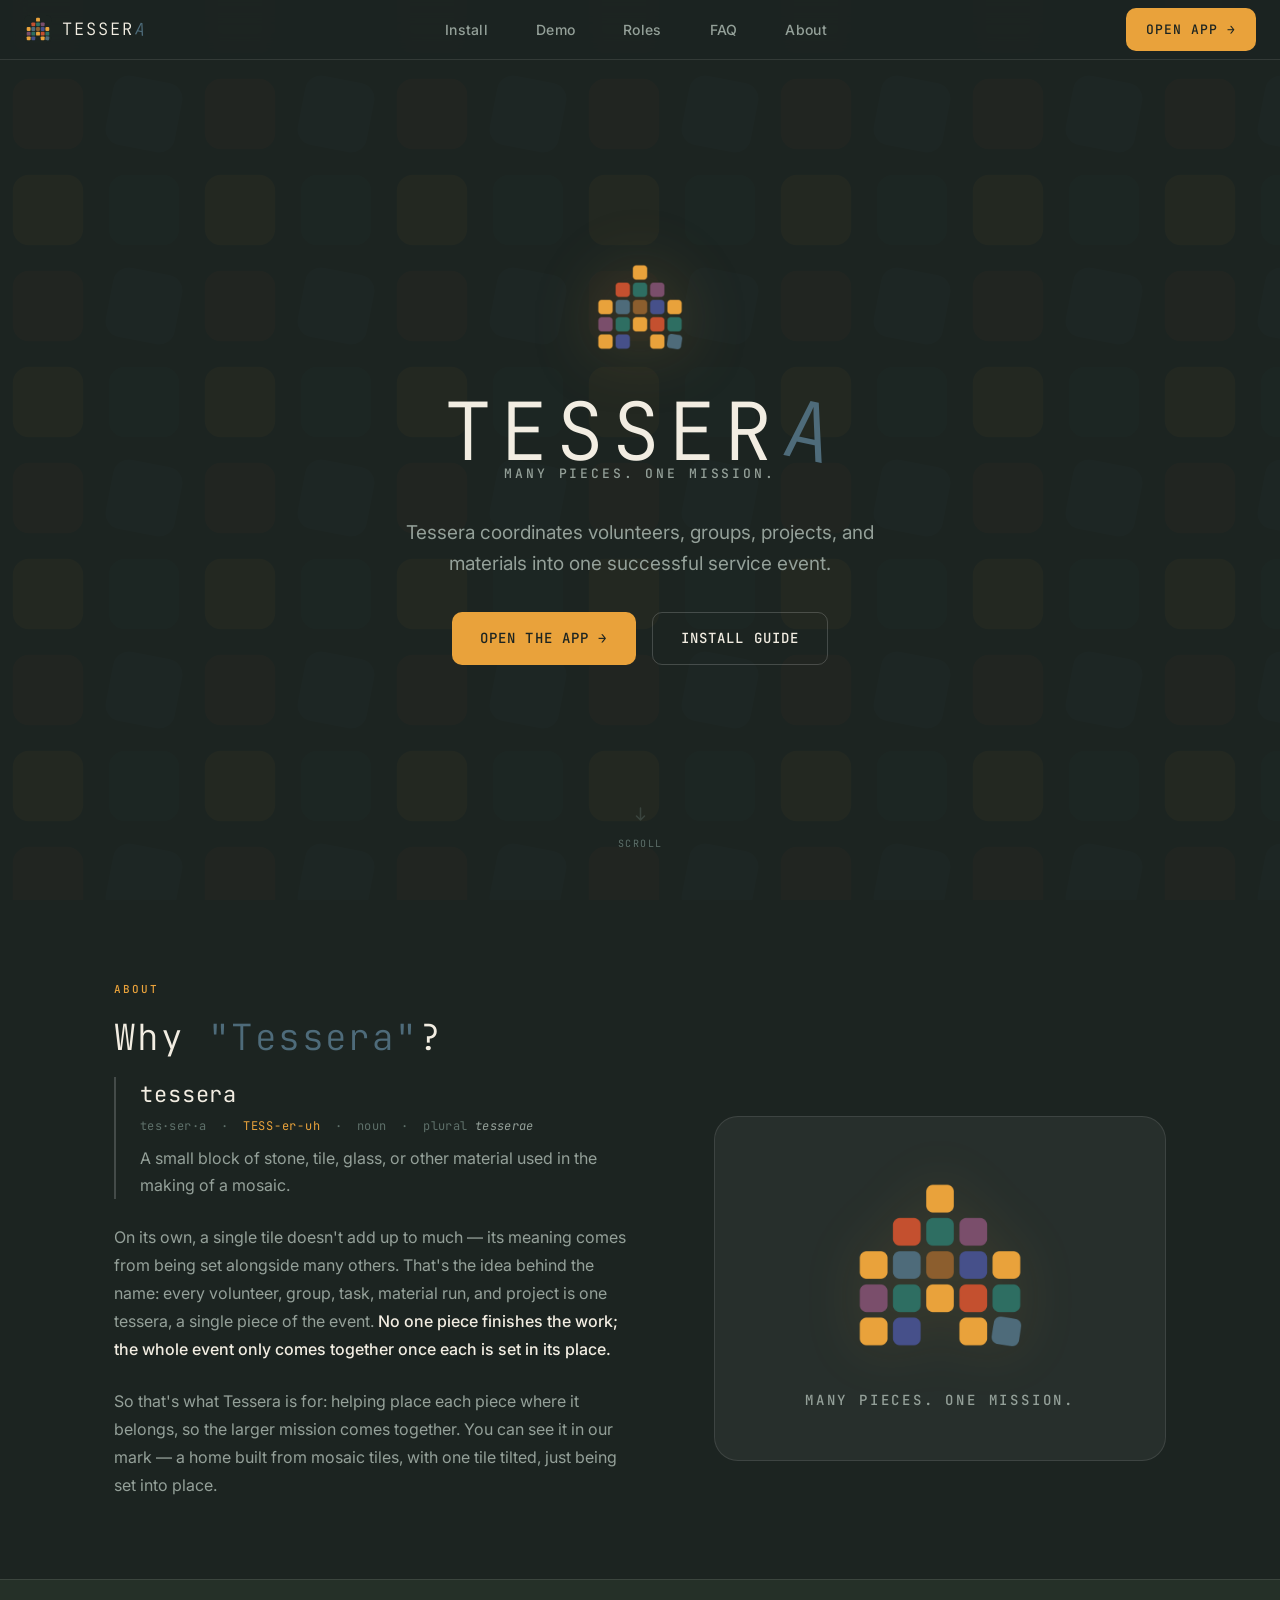
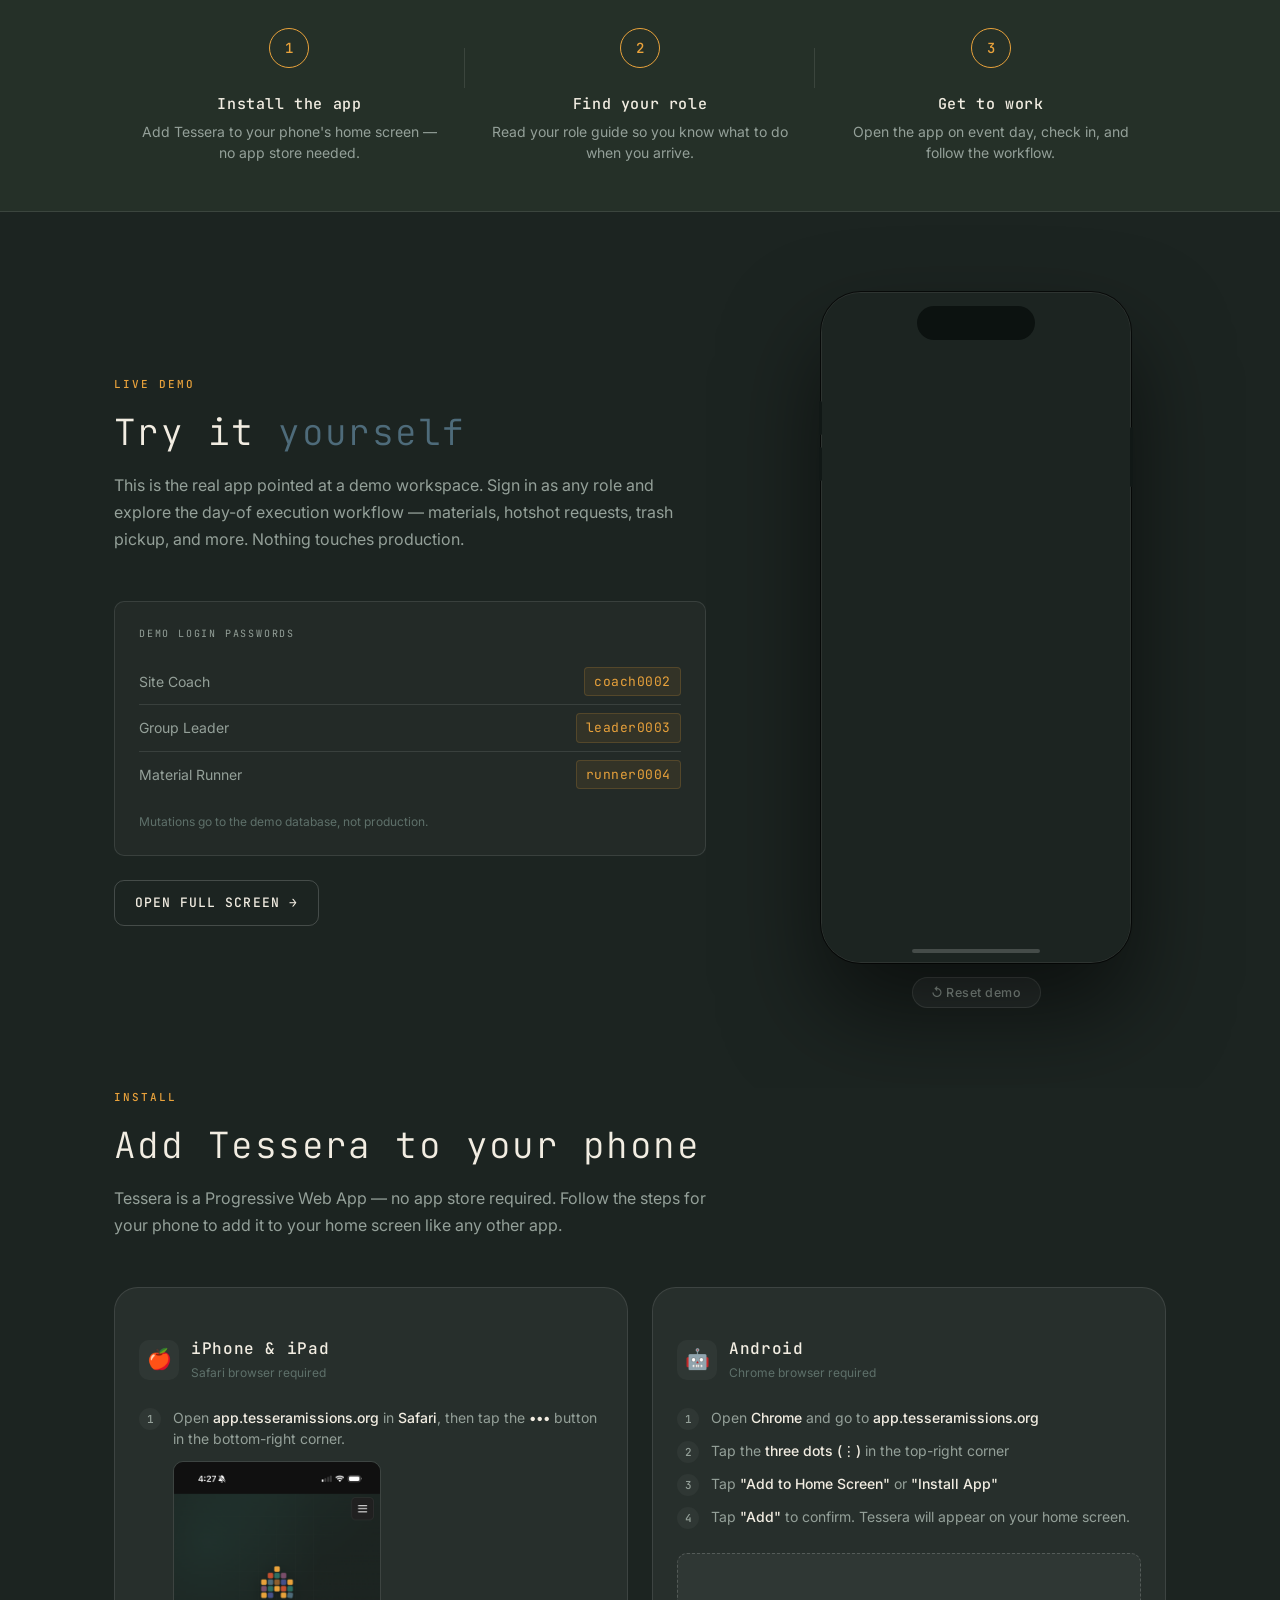
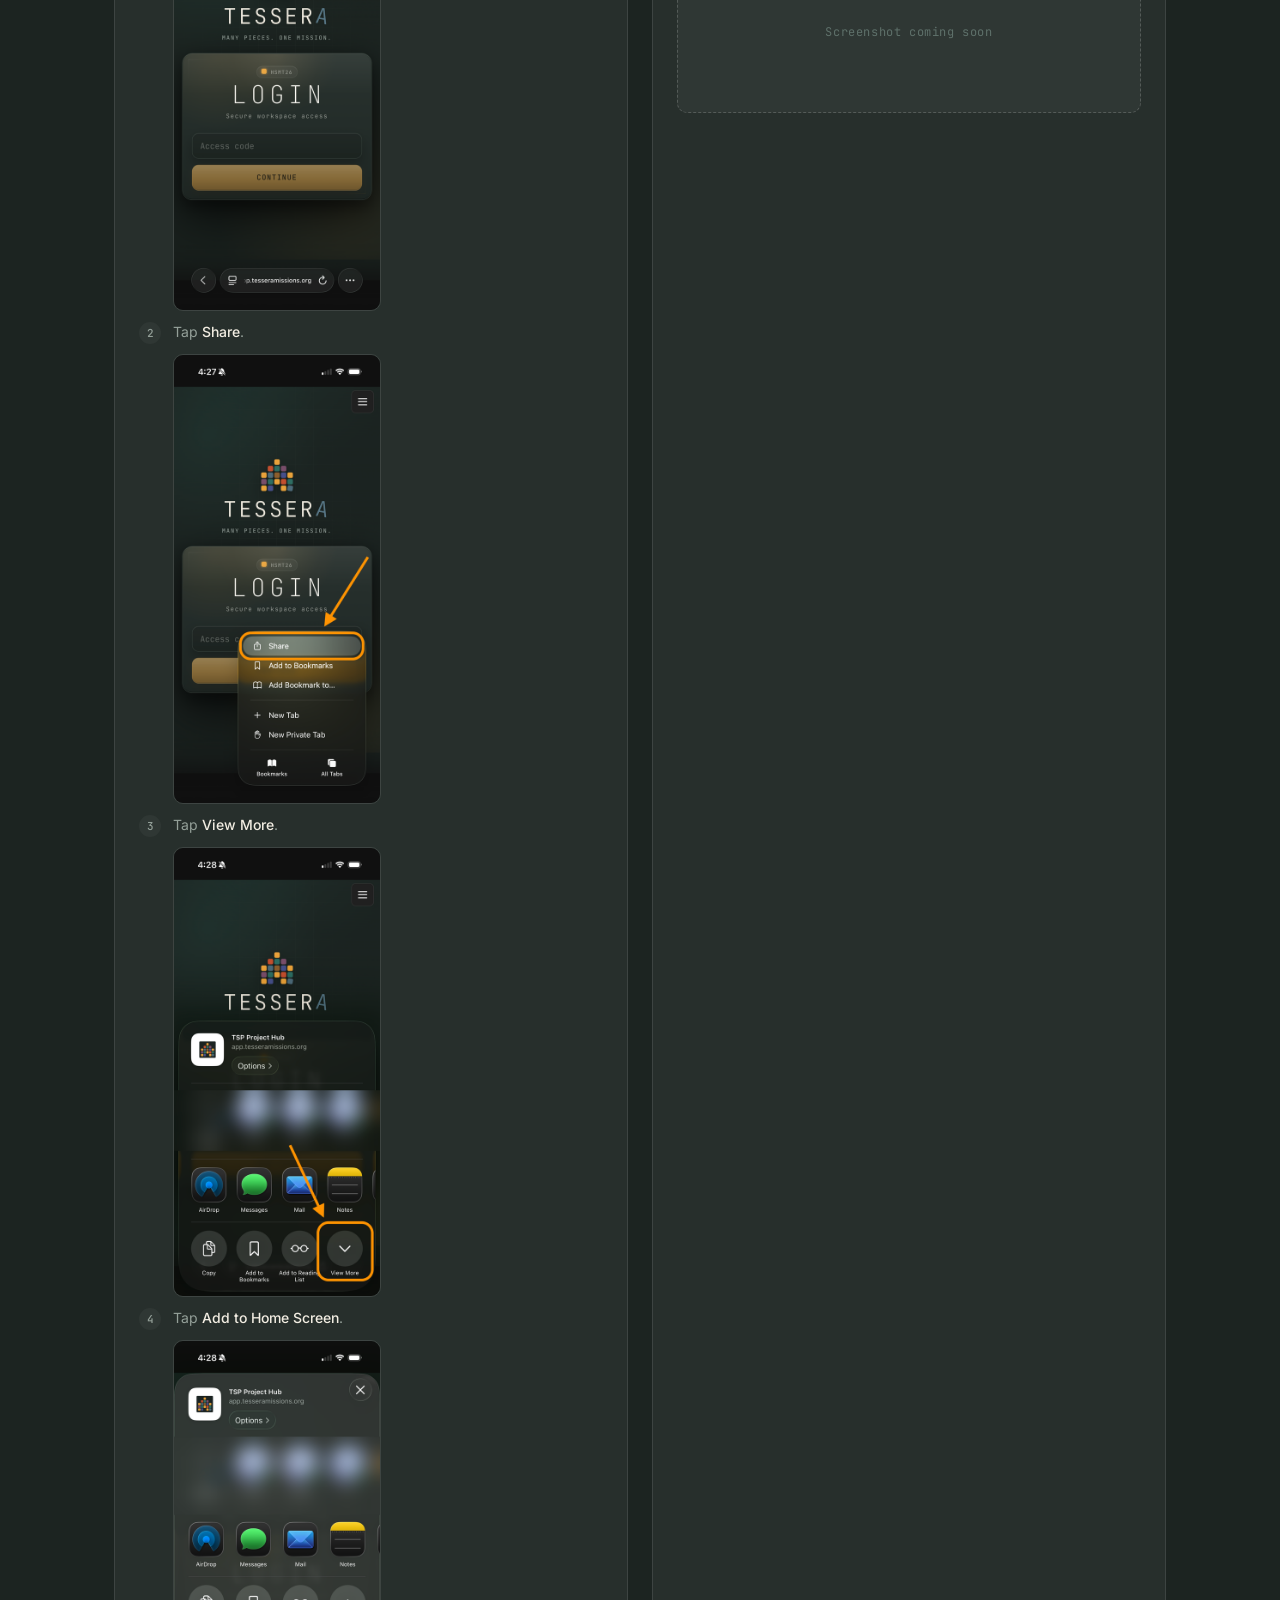
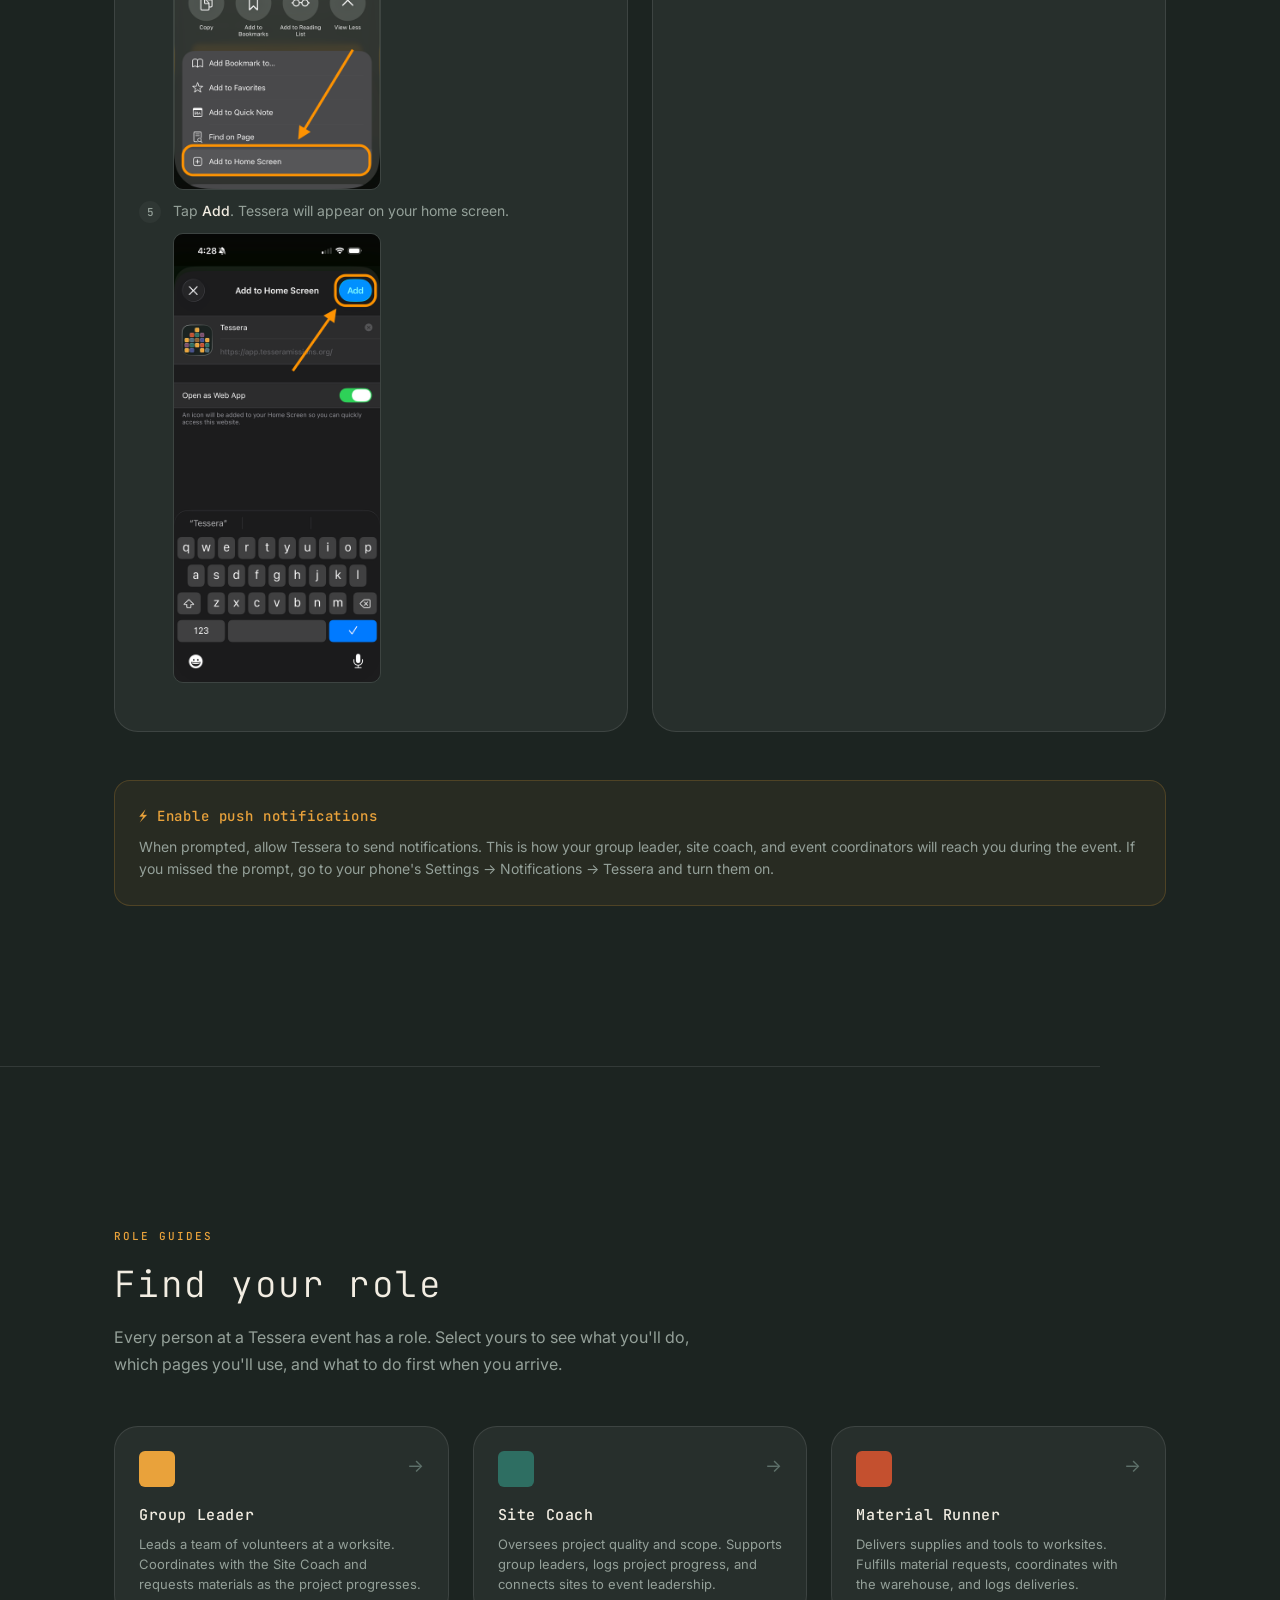
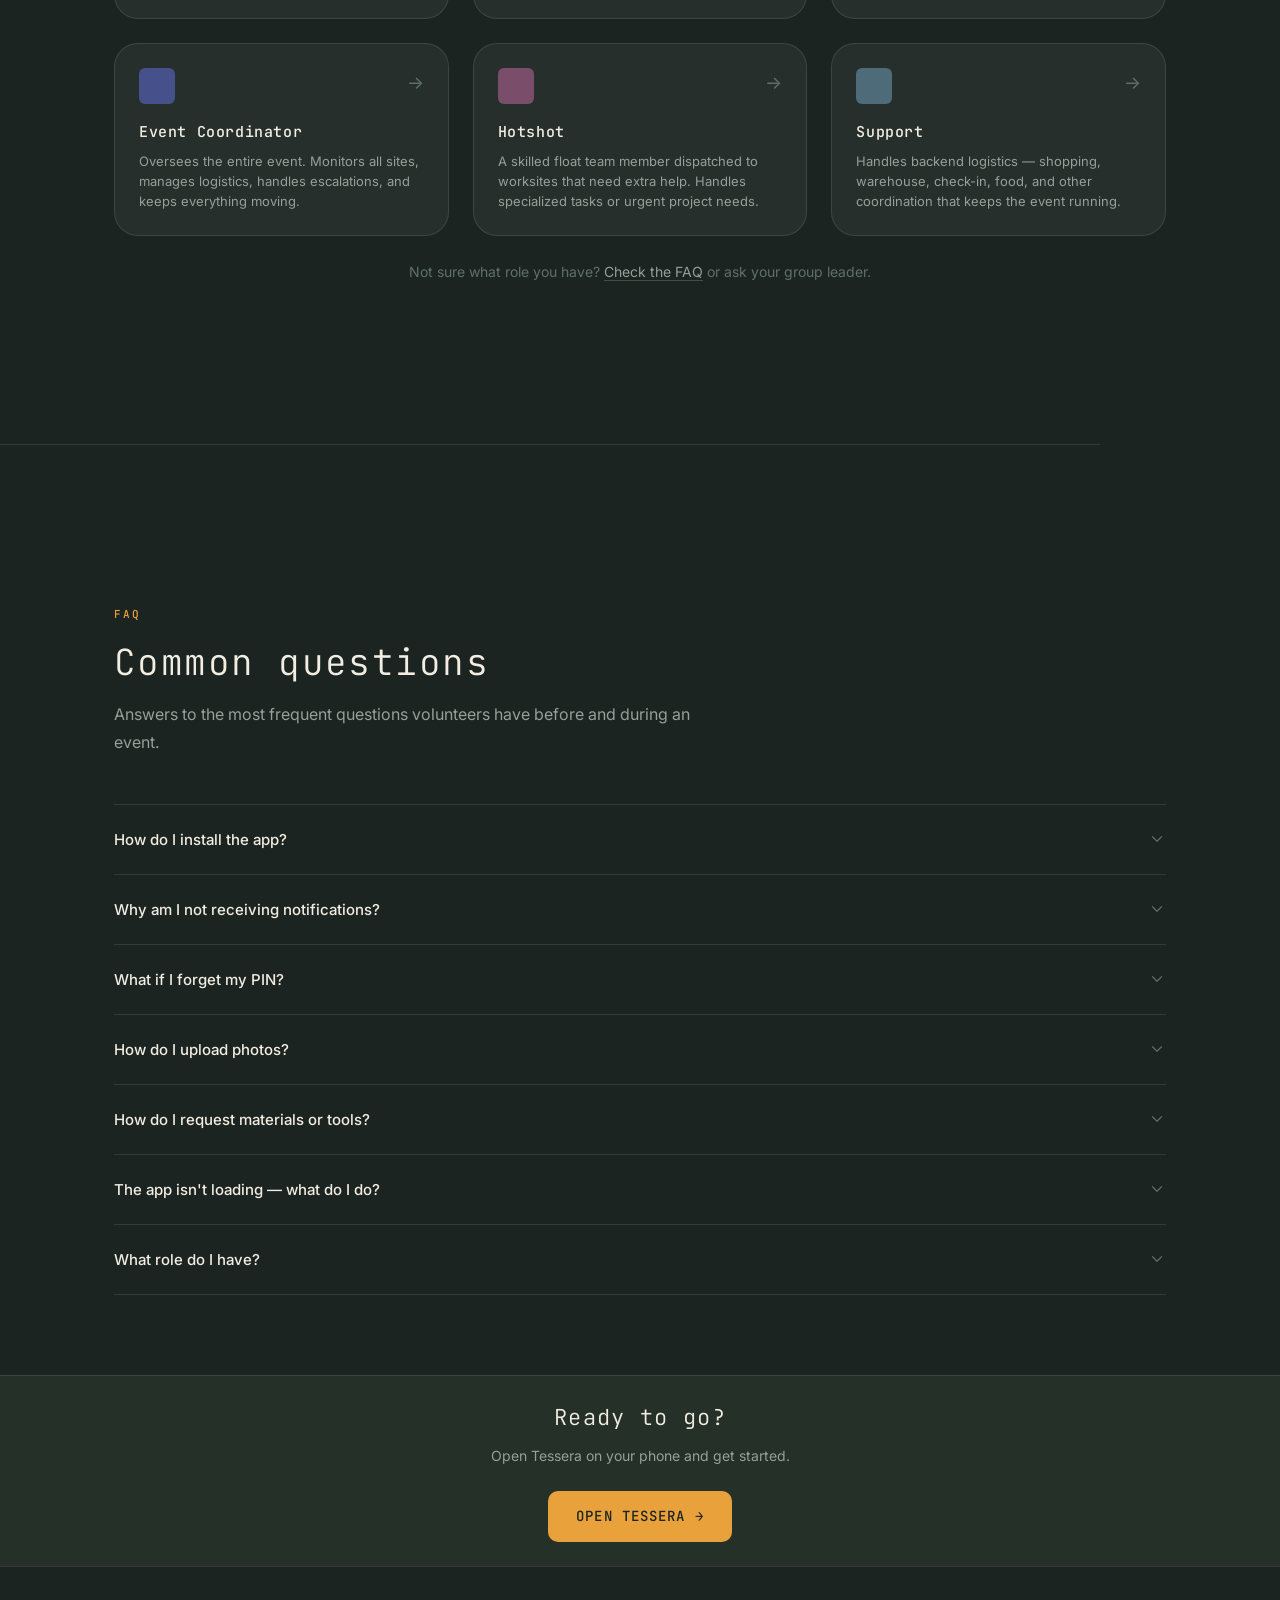
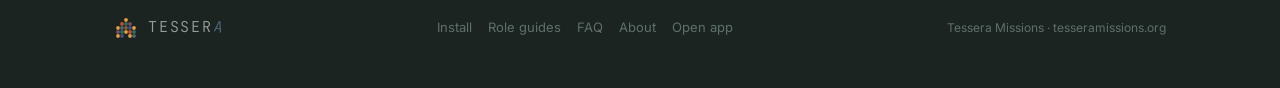
==== index.html @ 7a84a03a "Demo phone: shrink mockup ~14%, add Reset demo button Reduces phone-wrap from 360×780 to 310×671 and" ====
<!DOCTYPE html>
<html lang="en">
<head>
  <meta charset="UTF-8">
  <meta name="viewport" content="width=device-width, initial-scale=1.0">
  <title>Tessera — Many pieces. One mission.</title>
  <meta name="description" content="Tessera coordinates volunteers, groups, projects, and materials into one successful mission effort. Install the app, find your role, and get to work.">
  <meta name="theme-color" content="#1C2421">

  <!-- Favicons (update paths once you have favicon files) -->
  <link rel="icon" href="/assets/logo/icon.svg" type="image/svg+xml">

  <link rel="stylesheet" href="/css/styles.css">
</head>
<body>

  <!-- ============ NAV ============ -->
  <nav class="nav" role="navigation" aria-label="Main navigation">
    <a href="/" class="nav-logo" aria-label="Tessera home">
      <img src="/assets/logo/icon.svg" alt="Tessera icon" width="28" height="28">
      <span class="nav-wordmark">TESSER<span>A</span></span>
    </a>

    <div class="nav-links" role="list">
      <a href="#install" role="listitem">Install</a>
      <a href="#demo" role="listitem">Demo</a>
      <a href="/roles/" role="listitem">Roles</a>
      <a href="#faq" role="listitem">FAQ</a>
      <a href="#about" role="listitem">About</a>
    </div>

    <div class="nav-cta">
      <a href="https://app.tesseramissions.org" class="btn btn-primary" target="_blank" rel="noopener">
        Open App →
      </a>
      <button class="nav-hamburger" id="hamburger" aria-label="Open menu" aria-expanded="false">
        <span></span>
        <span></span>
        <span></span>
      </button>
    </div>
  </nav>

  <!-- Mobile drawer -->
  <div class="nav-drawer" id="navDrawer" role="dialog" aria-label="Navigation menu">
    <a href="#install" onclick="closeDrawer()">Install</a>
    <a href="#demo" onclick="closeDrawer()">Demo</a>
    <a href="/roles/" onclick="closeDrawer()">Role guides</a>
    <a href="#faq" onclick="closeDrawer()">FAQ</a>
    <a href="#about" onclick="closeDrawer()">About</a>
    <a href="https://app.tesseramissions.org" target="_blank" rel="noopener" style="color: var(--amber);">Open app →</a>
  </div>

  <main>

    <!-- ============ HERO ============ -->
    <section class="hero" aria-labelledby="hero-title">

      <!-- Tile mosaic background texture -->
      <div class="hero-tiles" aria-hidden="true">
        <svg viewBox="0 0 800 600" preserveAspectRatio="xMidYMid slice" xmlns="http://www.w3.org/2000/svg">
          <!-- Repeating tile pattern across the full background -->
          <defs>
            <pattern id="tile-pattern" x="0" y="0" width="120" height="120" patternUnits="userSpaceOnUse">
              <rect x="8"  y="8"  width="44" height="44" rx="10" fill="#E9A23B"/>
              <rect x="68" y="8"  width="44" height="44" rx="10" fill="#2E6E62"/>
              <rect x="8"  y="68" width="44" height="44" rx="10" fill="#C4502F"/>
              <rect x="68" y="68" width="44" height="44" rx="10" fill="#4E6B7A" transform="rotate(11 90 90)"/>
            </pattern>
          </defs>
          <rect width="100%" height="100%" fill="url(#tile-pattern)"/>
        </svg>
      </div>

      <div class="hero-lockup fade-in visible">
        <img
          src="/assets/logo/tile-house-transparent-2048.png"
          alt="Tessera tile-house icon"
          class="hero-icon"
          width="104"
          height="104"
        >

        <div>
          <h1 class="hero-title" id="hero-title">TESSER<span>A</span></h1>
          <p class="hero-tagline">Many pieces. One mission.</p>
        </div>

        <p class="hero-description">
          Tessera coordinates volunteers, groups, projects, and materials
          into one successful service event.
        </p>

        <div class="hero-actions">
          <a href="https://app.tesseramissions.org" class="btn btn-primary btn-lg" target="_blank" rel="noopener">
            Open the App →
          </a>
          <a href="#install" class="btn btn-outline btn-lg">
            Install guide
          </a>
        </div>
      </div>

      <div class="hero-scroll" aria-hidden="true">
        <svg viewBox="0 0 16 24" fill="none" xmlns="http://www.w3.org/2000/svg">
          <path d="M8 4v12M4 12l4 4 4-4" stroke="currentColor" stroke-width="1.5" stroke-linecap="round" stroke-linejoin="round"/>
        </svg>
        Scroll
      </div>
    </section>

    <!-- ============ ABOUT ============ -->
    <section class="section" id="about" aria-labelledby="about-heading">
      <div class="container">
        <p class="section-label">About</p>
        <h2 class="section-title" id="about-heading">Why <span>"Tessera"</span>?</h2>

        <div class="about-layout">
          <div class="about-prose fade-in">
            <dl class="tessera-def">
              <dt>tessera</dt>
              <dd class="tessera-def-meta">tes·ser·a&nbsp; · &nbsp;<span class="tessera-def-say">TESS-er-uh</span>&nbsp; · &nbsp;noun&nbsp; · &nbsp;plural <em>tesserae</em></dd>
              <dd class="tessera-def-text">
                A small block of stone, tile, glass, or other material used in
                the making of a mosaic.
              </dd>
            </dl>
            <p>
              On its own, a single tile doesn't add up to much — its meaning
              comes from being set alongside many others. That's the idea behind
              the name: every volunteer, group, task, material run, and project
              is one tessera, a single piece of the event. <strong>No one piece
              finishes the work; the whole event only comes together once each is
              set in its place.</strong>
            </p>
            <p>
              So that's what Tessera is for: helping place each piece where it
              belongs, so the larger mission comes together. You can see it in
              our mark — a home built from mosaic tiles, with one tile tilted,
              just being set into place.
            </p>
          </div>

          <figure class="about-mosaic fade-in">
            <img
              src="/assets/logo/tile-house-transparent-2048.png"
              alt="The Tessera mark — a home built from mosaic tiles, with one tile tilted as if just being set into place"
              width="220"
              height="220"
            >
            <figcaption>Many pieces. One mission.</figcaption>
          </figure>
        </div>
      </div>
    </section>

    <!-- ============ QUICK START ============ -->
    <section class="quickstart" aria-labelledby="quickstart-heading">
      <div class="container">
        <div class="quickstart-steps">
          <div class="quickstart-step fade-in">
            <div class="step-number" aria-hidden="true">1</div>
            <div class="step-content">
              <h3>Install the app</h3>
              <p>Add Tessera to your phone's home screen — no app store needed.</p>
            </div>
          </div>
          <div class="quickstart-step fade-in">
            <div class="step-number" aria-hidden="true">2</div>
            <div class="step-content">
              <h3>Find your role</h3>
              <p>Read your role guide so you know what to do when you arrive.</p>
            </div>
          </div>
          <div class="quickstart-step fade-in">
            <div class="step-number" aria-hidden="true">3</div>
            <div class="step-content">
              <h3>Get to work</h3>
              <p>Open the app on event day, check in, and follow the workflow.</p>
            </div>
          </div>
        </div>
      </div>
    </section>

    <!-- ============ DEMO ============ -->
    <section class="section demo-section" id="demo" aria-labelledby="demo-heading">
      <div class="container">
        <div class="demo-layout">

          <!-- Text + credentials -->
          <div class="demo-text fade-in">
            <p class="section-label">Live demo</p>
            <h2 class="section-title" id="demo-heading">Try it <span>yourself</span></h2>
            <p class="section-body">
              This is the real app pointed at a demo workspace. Sign in as any
              role and explore the day-of execution workflow — materials,
              hotshot requests, trash pickup, and more. Nothing touches production.
            </p>

            <div class="demo-creds">
              <p class="demo-creds-heading">Demo login passwords</p>
              <div class="demo-cred-row">
                <span class="demo-cred-role">Site Coach</span>
                <code class="demo-cred-pass">coach0002</code>
              </div>
              <div class="demo-cred-row">
                <span class="demo-cred-role">Group Leader</span>
                <code class="demo-cred-pass">leader0003</code>
              </div>
              <div class="demo-cred-row">
                <span class="demo-cred-role">Material Runner</span>
                <code class="demo-cred-pass">runner0004</code>
              </div>
              <p class="demo-creds-note">Mutations go to the demo database, not production.</p>
            </div>

            <a href="https://demo.tesseramissions.org" class="btn btn-outline demo-open-link" target="_blank" rel="noopener">
              Open full screen →
            </a>
          </div>

          <!-- Phone mockup (desktop only) -->
          <div class="demo-phone" aria-hidden="true">
            <div class="demo-phone-col">
              <div class="phone-wrap">
                <div class="phone-frame">
                  <div class="phone-btn-vol-up"></div>
                  <div class="phone-btn-vol-down"></div>
                  <div class="phone-btn-power"></div>
                  <div class="phone-island"></div>
                  <div class="phone-screen">
                    <iframe
                      id="demo-iframe"
                      src="https://demo.tesseramissions.org"
                      title="Tessera live demo"
                      loading="lazy"
                      allow="clipboard-write"
                    ></iframe>
                  </div>
                  <div class="phone-home-bar"></div>
                </div>
              </div>
              <button class="demo-reset-btn" onclick="var f=document.getElementById('demo-iframe');f.src='https://demo.tesseramissions.org/login'">
                ↺ Reset demo
              </button>
            </div>
          </div>

        </div>
      </div>
    </section>

    <!-- ============ INSTALL ============ -->
    <section class="section" id="install" aria-labelledby="install-heading">
      <div class="container">
        <p class="section-label">Install</p>
        <h2 class="section-title" id="install-heading">Add Tessera to your phone</h2>
        <p class="section-body">
          Tessera is a Progressive Web App — no app store required. Follow the steps for your phone to add it to your home screen like any other app.
        </p>

        <div class="install-cards">

          <!-- iOS card -->
          <div class="install-card fade-in">
            <div class="install-card-header">
              <div class="install-card-icon" aria-hidden="true">🍎</div>
              <div>
                <h3>iPhone &amp; iPad</h3>
                <p>Safari browser required</p>
              </div>
            </div>
            <ol class="install-steps" aria-label="iPhone install steps">
              <li class="install-step">
                <div class="install-step-num" aria-hidden="true">1</div>
                <div class="install-step-main">
                  <p>Open <strong>app.tesseramissions.org</strong> in <strong>Safari</strong>, then tap the <strong>•••</strong> button in the bottom-right corner.</p>
                  <img class="install-shot" src="/assets/screens/install/a1.png" loading="lazy" width="480" height="1044" alt="Safari open to the Tessera login page, with the more-options (•••) button in the bottom-right corner">
                </div>
              </li>
              <li class="install-step">
                <div class="install-step-num" aria-hidden="true">2</div>
                <div class="install-step-main">
                  <p>Tap <strong>Share</strong>.</p>
                  <img class="install-shot" src="/assets/screens/install/a2.png" loading="lazy" width="480" height="1044" alt="Safari menu with the Share option highlighted">
                </div>
              </li>
              <li class="install-step">
                <div class="install-step-num" aria-hidden="true">3</div>
                <div class="install-step-main">
                  <p>Tap <strong>View More</strong>.</p>
                  <img class="install-shot" src="/assets/screens/install/a3.png" loading="lazy" width="480" height="1044" alt="Share sheet with the View More button highlighted">
                </div>
              </li>
              <li class="install-step">
                <div class="install-step-num" aria-hidden="true">4</div>
                <div class="install-step-main">
                  <p>Tap <strong>Add to Home Screen</strong>.</p>
                  <img class="install-shot" src="/assets/screens/install/a4.png" loading="lazy" width="480" height="1044" alt="Share options list with Add to Home Screen highlighted">
                </div>
              </li>
              <li class="install-step">
                <div class="install-step-num" aria-hidden="true">5</div>
                <div class="install-step-main">
                  <p>Tap <strong>Add</strong>. Tessera will appear on your home screen.</p>
                  <img class="install-shot" src="/assets/screens/install/a5.png" loading="lazy" width="480" height="1044" alt="Add to Home Screen dialog with the Add button highlighted">
                </div>
              </li>
            </ol>
          </div>

          <!-- Android card -->
          <div class="install-card fade-in">
            <div class="install-card-header">
              <div class="install-card-icon" aria-hidden="true">🤖</div>
              <div>
                <h3>Android</h3>
                <p>Chrome browser required</p>
              </div>
            </div>
            <ol class="install-steps" aria-label="Android install steps">
              <li class="install-step">
                <div class="install-step-num" aria-hidden="true">1</div>
                <p>Open <strong>Chrome</strong> and go to <strong>app.tesseramissions.org</strong></p>
              </li>
              <li class="install-step">
                <div class="install-step-num" aria-hidden="true">2</div>
                <p>Tap the <strong>three dots (⋮)</strong> in the top-right corner</p>
              </li>
              <li class="install-step">
                <div class="install-step-num" aria-hidden="true">3</div>
                <p>Tap <strong>"Add to Home Screen"</strong> or <strong>"Install App"</strong></p>
              </li>
              <li class="install-step">
                <div class="install-step-num" aria-hidden="true">4</div>
                <p>Tap <strong>"Add"</strong> to confirm. Tessera will appear on your home screen.</p>
              </li>
            </ol>
            <div class="install-screenshot" aria-label="Screenshot placeholder — Android install steps">
              Screenshot coming soon
            </div>
          </div>

        </div><!-- /install-cards -->

        <!-- Push notification reminder -->
        <div class="notif-box fade-in" role="note" aria-label="Notification setup">
          <h3>⚡ Enable push notifications</h3>
          <p>
            When prompted, allow Tessera to send notifications. This is how your group leader, site coach,
            and event coordinators will reach you during the event. If you missed the prompt,
            go to your phone's Settings → Notifications → Tessera and turn them on.
          </p>
        </div>

      </div>
    </section>

    <div class="divider container"></div>

    <!-- ============ ROLE GUIDES ============ -->
    <section class="section" id="roles" aria-labelledby="roles-heading">
      <div class="container">
        <p class="section-label">Role guides</p>
        <h2 class="section-title" id="roles-heading">Find your role</h2>
        <p class="section-body">
          Every person at a Tessera event has a role. Select yours to see what you'll do, which pages you'll use, and what to do first when you arrive.
        </p>

        <div class="roles-grid">

          <a href="/roles/group-leader.html" class="role-card fade-in" data-role="group-leader">
            <div class="role-card-top">
              <div class="role-tile" aria-hidden="true"></div>
              <span class="role-arrow" aria-hidden="true">→</span>
            </div>
            <h3>Group Leader</h3>
            <p>Leads a team of volunteers at a worksite. Coordinates with the Site Coach and requests materials as the project progresses.</p>
          </a>

          <a href="/roles/site-coach.html" class="role-card fade-in" data-role="site-coach">
            <div class="role-card-top">
              <div class="role-tile" aria-hidden="true"></div>
              <span class="role-arrow" aria-hidden="true">→</span>
            </div>
            <h3>Site Coach</h3>
            <p>Oversees project quality and scope. Supports group leaders, logs project progress, and connects sites to event leadership.</p>
          </a>

          <a href="/roles/material-runner.html" class="role-card fade-in" data-role="material-runner">
            <div class="role-card-top">
              <div class="role-tile" aria-hidden="true"></div>
              <span class="role-arrow" aria-hidden="true">→</span>
            </div>
            <h3>Material Runner</h3>
            <p>Delivers supplies and tools to worksites. Fulfills material requests, coordinates with the warehouse, and logs deliveries.</p>
          </a>

          <a href="/roles/event-coordinator.html" class="role-card fade-in" data-role="event-coordinator">
            <div class="role-card-top">
              <div class="role-tile" aria-hidden="true"></div>
              <span class="role-arrow" aria-hidden="true">→</span>
            </div>
            <h3>Event Coordinator</h3>
            <p>Oversees the entire event. Monitors all sites, manages logistics, handles escalations, and keeps everything moving.</p>
          </a>

          <a href="/roles/hotshot.html" class="role-card fade-in" data-role="hotshot">
            <div class="role-card-top">
              <div class="role-tile" aria-hidden="true"></div>
              <span class="role-arrow" aria-hidden="true">→</span>
            </div>
            <h3>Hotshot</h3>
            <p>A skilled float team member dispatched to worksites that need extra help. Handles specialized tasks or urgent project needs.</p>
          </a>

          <a href="/roles/support.html" class="role-card fade-in" data-role="support">
            <div class="role-card-top">
              <div class="role-tile" aria-hidden="true"></div>
              <span class="role-arrow" aria-hidden="true">→</span>
            </div>
            <h3>Support</h3>
            <p>Handles backend logistics — shopping, warehouse, check-in, food, and other coordination that keeps the event running.</p>
          </a>

        </div><!-- /roles-grid -->

        <p class="role-not-sure">
          Not sure what role you have? <a href="#faq">Check the FAQ</a> or ask your group leader.
        </p>

      </div>
    </section>

    <div class="divider container"></div>

    <!-- ============ FAQ ============ -->
    <section class="section" id="faq" aria-labelledby="faq-heading">
      <div class="container">
        <p class="section-label">FAQ</p>
        <h2 class="section-title" id="faq-heading">Common questions</h2>
        <p class="section-body">
          Answers to the most frequent questions volunteers have before and during an event.
        </p>

        <div class="faq-list" role="list">

          <div class="faq-item" role="listitem">
            <button class="faq-question" aria-expanded="false">
              How do I install the app?
              <svg class="faq-chevron" viewBox="0 0 24 24" fill="none" xmlns="http://www.w3.org/2000/svg" aria-hidden="true">
                <path d="M6 9l6 6 6-6" stroke="currentColor" stroke-width="1.5" stroke-linecap="round" stroke-linejoin="round"/>
              </svg>
            </button>
            <div class="faq-answer">
              See the <a href="#install">install guide above</a> for step-by-step instructions for iPhone and Android.
              On iPhone, you must use Safari (not Chrome). On Android, use Chrome. The app does not require an app store download.
            </div>
          </div>

          <div class="faq-item" role="listitem">
            <button class="faq-question" aria-expanded="false">
              Why am I not receiving notifications?
              <svg class="faq-chevron" viewBox="0 0 24 24" fill="none" xmlns="http://www.w3.org/2000/svg" aria-hidden="true">
                <path d="M6 9l6 6 6-6" stroke="currentColor" stroke-width="1.5" stroke-linecap="round" stroke-linejoin="round"/>
              </svg>
            </button>
            <div class="faq-answer">
              Notifications may be blocked if you tapped "Don't Allow" when first prompted. To fix it:
              on iPhone, go to Settings → Notifications → Tessera and turn on Allow Notifications.
              On Android, go to Settings → Apps → Tessera → Notifications. Make sure your phone is not on Do Not Disturb during the event.
            </div>
          </div>

          <div class="faq-item" role="listitem">
            <button class="faq-question" aria-expanded="false">
              What if I forget my PIN?
              <svg class="faq-chevron" viewBox="0 0 24 24" fill="none" xmlns="http://www.w3.org/2000/svg" aria-hidden="true">
                <path d="M6 9l6 6 6-6" stroke="currentColor" stroke-width="1.5" stroke-linecap="round" stroke-linejoin="round"/>
              </svg>
            </button>
            <div class="faq-answer">
              On the login screen, tap "Forgot PIN?" and follow the reset steps.
              If you're at the event and can't get in, find your group leader or an event coordinator — they can look up your access.
            </div>
          </div>

          <div class="faq-item" role="listitem">
            <button class="faq-question" aria-expanded="false">
              How do I upload photos?
              <svg class="faq-chevron" viewBox="0 0 24 24" fill="none" xmlns="http://www.w3.org/2000/svg" aria-hidden="true">
                <path d="M6 9l6 6 6-6" stroke="currentColor" stroke-width="1.5" stroke-linecap="round" stroke-linejoin="round"/>
              </svg>
            </button>
            <div class="faq-answer">
              Inside the app, navigate to your worksite's Photos tab. Tap the camera icon to take a photo directly,
              or the gallery icon to upload from your camera roll. Label the photo as "Before" or "After" when prompted.
              Photos sync automatically when you have a signal.
            </div>
          </div>

          <div class="faq-item" role="listitem">
            <button class="faq-question" aria-expanded="false">
              How do I request materials or tools?
              <svg class="faq-chevron" viewBox="0 0 24 24" fill="none" xmlns="http://www.w3.org/2000/svg" aria-hidden="true">
                <path d="M6 9l6 6 6-6" stroke="currentColor" stroke-width="1.5" stroke-linecap="round" stroke-linejoin="round"/>
              </svg>
            </button>
            <div class="faq-answer">
              Go to your project page and tap "Request Materials." Describe what you need and how many —
              a Material Runner will see the request and deliver to your site. For urgent needs, contact your Site Coach directly.
            </div>
          </div>

          <div class="faq-item" role="listitem">
            <button class="faq-question" aria-expanded="false">
              The app isn't loading — what do I do?
              <svg class="faq-chevron" viewBox="0 0 24 24" fill="none" xmlns="http://www.w3.org/2000/svg" aria-hidden="true">
                <path d="M6 9l6 6 6-6" stroke="currentColor" stroke-width="1.5" stroke-linecap="round" stroke-linejoin="round"/>
              </svg>
            </button>
            <div class="faq-answer">
              First, check your phone's signal or Wi-Fi connection. If you have a connection and the app still won't load,
              close it completely and reopen it. If that doesn't help, try uninstalling and reinstalling from
              <a href="https://app.tesseramissions.org" target="_blank" rel="noopener">app.tesseramissions.org</a>.
              Find a coordinator if the problem continues on event day.
            </div>
          </div>

          <div class="faq-item" role="listitem">
            <button class="faq-question" aria-expanded="false">
              What role do I have?
              <svg class="faq-chevron" viewBox="0 0 24 24" fill="none" xmlns="http://www.w3.org/2000/svg" aria-hidden="true">
                <path d="M6 9l6 6 6-6" stroke="currentColor" stroke-width="1.5" stroke-linecap="round" stroke-linejoin="round"/>
              </svg>
            </button>
            <div class="faq-answer">
              Your role is assigned by event leadership before the event. You may have been told in an email,
              at a pre-event meeting, or by your group leader. If you're unsure, ask your group leader or an event coordinator.
              Most volunteers will be in a group — if that's you, read the <a href="/roles/group-leader.html">Group Leader guide</a> or just follow your group leader's instructions.
            </div>
          </div>

        </div><!-- /faq-list -->

      </div>
    </section>

    <!-- ============ OPEN APP BANNER ============ -->
    <section class="app-banner" aria-label="Open the app">
      <div class="container">
        <h2>Ready to go?</h2>
        <p>Open Tessera on your phone and get started.</p>
        <a href="https://app.tesseramissions.org" class="btn btn-primary btn-lg" target="_blank" rel="noopener">
          Open Tessera →
        </a>
      </div>
    </section>

  </main>

  <!-- ============ FOOTER ============ -->
  <footer class="footer" role="contentinfo">
    <div class="container">
      <div class="footer-inner">
        <a href="/" class="footer-logo" aria-label="Tessera home">
          <img src="/assets/logo/icon.svg" alt="" width="24" height="24" aria-hidden="true">
          <span class="footer-wordmark">TESSER<span>A</span></span>
        </a>
        <nav class="footer-links" aria-label="Footer links">
          <a href="#install">Install</a>
          <a href="/roles/">Role guides</a>
          <a href="#faq">FAQ</a>
          <a href="#about">About</a>
          <a href="https://app.tesseramissions.org" target="_blank" rel="noopener">Open app</a>
        </nav>
        <p class="footer-copy">Tessera Missions · tesseramissions.org</p>
      </div>
    </div>
  </footer>

  <script>
    // ---- Nav hamburger ----
    const hamburger = document.getElementById('hamburger');
    const drawer = document.getElementById('navDrawer');

    hamburger.addEventListener('click', () => {
      const isOpen = drawer.classList.toggle('open');
      hamburger.setAttribute('aria-expanded', isOpen);
    });

    function closeDrawer() {
      drawer.classList.remove('open');
      hamburger.setAttribute('aria-expanded', 'false');
    }

    // Close drawer when clicking outside
    document.addEventListener('click', (e) => {
      if (!hamburger.contains(e.target) && !drawer.contains(e.target)) {
        closeDrawer();
      }
    });

    // ---- FAQ accordion ----
    document.querySelectorAll('.faq-question').forEach(btn => {
      btn.addEventListener('click', () => {
        const item = btn.closest('.faq-item');
        const isOpen = item.classList.toggle('open');
        btn.setAttribute('aria-expanded', isOpen);
      });
    });

    // ---- Scroll-triggered fade-ins ----
    const observer = new IntersectionObserver((entries) => {
      entries.forEach(entry => {
        if (entry.isIntersecting) {
          entry.target.classList.add('visible');
          observer.unobserve(entry.target);
        }
      });
    }, { threshold: 0.1, rootMargin: '0px 0px -40px 0px' });

    document.querySelectorAll('.fade-in:not(.visible)').forEach(el => {
      observer.observe(el);
    });

    // ---- Smooth scroll for nav links ----
    document.querySelectorAll('a[href^="#"]').forEach(link => {
      link.addEventListener('click', (e) => {
        const target = document.querySelector(link.getAttribute('href'));
        if (target) {
          e.preventDefault();
          closeDrawer();
          target.scrollIntoView({ behavior: 'smooth', block: 'start' });
        }
      });
    });
  </script>

</body>
</html>
---- css/styles.css ----
/* ============================================================
   TESSERA MISSIONS — Landing Site Design System
   tesseramissions.org
   ============================================================ */

/* --- Google Fonts --- */
@import url('https://fonts.googleapis.com/css2?family=JetBrains+Mono:wght@300;400;500&family=Inter:wght@400;500;600&display=swap');

/* --- Tokens --- */
:root {
  /* Brand palette — light-tier (static) */
  --ink:       #1C2421;
  --ink-light: #253028;
  --ink-mid:   #2E3B37;
  --amber:     #E9A23B;
  --amber-dim: #c4882e;
  --teal:      #2E6E62;
  --clay:      #C4502F;
  --slate:     #4E6B7A;
  --plum:      #7A4E6B;
  --indigo:    #46508A;
  --bronze:    #8C5E2E;

  /* Surface colors */
  --surface:       rgba(255,255,255,0.04);
  --surface-hover: rgba(255,255,255,0.07);
  --surface-card:  rgba(255,255,255,0.05);
  --border:        rgba(255,255,255,0.10);
  --border-strong: rgba(255,255,255,0.18);

  /* Text */
  --text-primary:   #F2EDE2;   /* cream */
  --text-secondary: #94A099;   /* muted green-gray */
  --text-tertiary:  #5E706A;

  /* Type */
  --font-mono: 'JetBrains Mono', ui-monospace, monospace;
  --font-body: 'Inter', system-ui, -apple-system, sans-serif;

  /* Spacing */
  --gap-xs:  8px;
  --gap-sm:  16px;
  --gap-md:  24px;
  --gap-lg:  48px;
  --gap-xl:  80px;
  --gap-2xl: 120px;

  /* Radius */
  --radius-sm:  6px;
  --radius-md:  10px;
  --radius-lg:  16px;
  --radius-xl:  24px;

  /* Max content width */
  --max-width: 1100px;
  --content-width: 720px;
}

/* --- Reset --- */
*, *::before, *::after { box-sizing: border-box; margin: 0; padding: 0; }
html { -webkit-text-size-adjust: 100%; scroll-behavior: smooth; }
body {
  background: var(--ink);
  color: var(--text-primary);
  font-family: var(--font-body);
  font-size: 16px;
  line-height: 1.65;
  -webkit-font-smoothing: antialiased;
}
img, svg { display: block; max-width: 100%; }
a { color: inherit; text-decoration: none; }
button { font-family: inherit; cursor: pointer; border: none; background: none; }
ul { list-style: none; }

/* ============================================================
   NAVIGATION
   ============================================================ */

.nav {
  position: fixed;
  top: 0; left: 0; right: 0;
  z-index: 100;
  padding: 0 var(--gap-md);
  height: 60px;
  display: flex;
  align-items: center;
  justify-content: space-between;
  background: rgba(28, 36, 33, 0.88);
  backdrop-filter: blur(12px);
  -webkit-backdrop-filter: blur(12px);
  border-bottom: 1px solid var(--border);
}

.nav-logo {
  display: flex;
  align-items: center;
  gap: 10px;
}

.nav-logo img {
  width: 28px;
  height: 28px;
}

.nav-wordmark {
  font-family: var(--font-mono);
  font-weight: 300;
  font-size: 17px;
  letter-spacing: 0.12em;
  color: var(--text-primary);
}

.nav-wordmark span {
  color: var(--slate);
  display: inline-block;
  transform: rotate(12deg);
  transform-origin: 50% 75%;
}

.nav-links {
  display: none;
  gap: var(--gap-lg);
  align-items: center;
}

.nav-links a {
  font-size: 14px;
  font-weight: 500;
  color: var(--text-secondary);
  transition: color 0.15s;
  letter-spacing: 0.02em;
}

.nav-links a:hover { color: var(--text-primary); }

.nav-cta {
  display: flex;
  align-items: center;
  gap: var(--gap-sm);
}

/* Hamburger — mobile only */
.nav-hamburger {
  width: 36px;
  height: 36px;
  display: flex;
  flex-direction: column;
  justify-content: center;
  gap: 5px;
  padding: 4px;
  cursor: pointer;
  border-radius: var(--radius-sm);
  transition: background 0.15s;
}
.nav-hamburger:hover { background: var(--surface); }
.nav-hamburger span {
  display: block;
  height: 1.5px;
  background: var(--text-secondary);
  border-radius: 2px;
  transition: background 0.15s;
}
.nav-hamburger:hover span { background: var(--text-primary); }

/* Mobile drawer */
.nav-drawer {
  display: none;
  position: fixed;
  top: 60px; left: 0; right: 0;
  background: var(--ink-light);
  border-bottom: 1px solid var(--border);
  padding: var(--gap-md);
  z-index: 99;
  flex-direction: column;
  gap: var(--gap-sm);
}
.nav-drawer.open { display: flex; }
.nav-drawer a {
  font-size: 16px;
  font-weight: 500;
  color: var(--text-secondary);
  padding: 10px 0;
  border-bottom: 1px solid var(--border);
  transition: color 0.15s;
}
.nav-drawer a:last-child { border-bottom: none; }
.nav-drawer a:hover { color: var(--text-primary); }

@media (min-width: 768px) {
  .nav-links { display: flex; }
  .nav-hamburger { display: none; }
}

/* ============================================================
   BUTTONS
   ============================================================ */

.btn {
  display: inline-flex;
  align-items: center;
  gap: 8px;
  font-family: var(--font-mono);
  font-weight: 500;
  font-size: 13px;
  letter-spacing: 0.08em;
  text-transform: uppercase;
  border-radius: var(--radius-md);
  padding: 11px 20px;
  transition: all 0.15s;
  white-space: nowrap;
}

.btn-primary {
  background: var(--amber);
  color: var(--ink);
}
.btn-primary:hover {
  background: var(--amber-dim);
  transform: translateY(-1px);
}
.btn-primary:active { transform: translateY(0); }

.btn-outline {
  background: transparent;
  color: var(--text-primary);
  border: 1px solid var(--border-strong);
}
.btn-outline:hover {
  background: var(--surface);
  border-color: var(--amber);
  color: var(--amber);
}

.btn-ghost {
  background: transparent;
  color: var(--text-secondary);
  padding: 11px 12px;
}
.btn-ghost:hover { color: var(--text-primary); }

.btn-lg {
  font-size: 14px;
  padding: 14px 28px;
}

/* ============================================================
   LAYOUT HELPERS
   ============================================================ */

.container {
  width: 100%;
  max-width: var(--max-width);
  margin: 0 auto;
  padding: 0 var(--gap-md);
}

.section {
  padding: var(--gap-xl) 0;
}

.section + .section {
  padding-top: 0;
}

.section-label {
  font-family: var(--font-mono);
  font-weight: 500;
  font-size: 11px;
  letter-spacing: 0.18em;
  text-transform: uppercase;
  color: var(--amber);
  margin-bottom: var(--gap-sm);
}

.section-title {
  font-family: var(--font-mono);
  font-weight: 300;
  font-size: clamp(24px, 4vw, 36px);
  letter-spacing: 0.04em;
  color: var(--text-primary);
  margin-bottom: var(--gap-sm);
  line-height: 1.3;
}

.section-title span { color: var(--slate); }

.section-body {
  font-size: 16px;
  color: var(--text-secondary);
  max-width: 600px;
  line-height: 1.7;
  margin-bottom: var(--gap-lg);
}

.divider {
  height: 1px;
  background: var(--border);
  margin: var(--gap-xl) 0;
}

/* ============================================================
   HERO
   ============================================================ */

.hero {
  min-height: 100svh;
  display: flex;
  flex-direction: column;
  align-items: center;
  justify-content: center;
  text-align: center;
  padding: 100px var(--gap-md) var(--gap-xl);
  position: relative;
  overflow: hidden;
}

/* Tile mosaic background — the brand motif as ambient texture */
.hero-tiles {
  position: absolute;
  inset: 0;
  pointer-events: none;
  overflow: hidden;
  opacity: 0.03;
}

.hero-tiles svg {
  width: 100%;
  height: 100%;
}

.hero-lockup {
  position: relative;
  z-index: 1;
  display: flex;
  flex-direction: column;
  align-items: center;
  gap: var(--gap-md);
}

.hero-icon {
  width: 104px;
  height: 104px;
  margin-bottom: var(--gap-xs);
  filter: drop-shadow(0 0 32px rgba(233, 162, 59, 0.25));
}

.hero-title {
  font-family: var(--font-mono);
  font-weight: 300;
  font-size: clamp(40px, 9vw, 80px);
  letter-spacing: 0.10em;
  color: var(--text-primary);
  line-height: 1;
  margin-bottom: 0;
}

.hero-title span {
  color: var(--slate);
  display: inline-block;
  transform: rotate(12deg);
  transform-origin: 50% 75%;
}

.hero-tagline {
  font-family: var(--font-mono);
  font-weight: 500;
  font-size: clamp(10px, 1.8vw, 13px);
  letter-spacing: 0.22em;
  text-transform: uppercase;
  color: var(--text-secondary);
  margin-top: -8px;
}

.hero-description {
  font-size: clamp(16px, 2vw, 19px);
  color: var(--text-secondary);
  max-width: 480px;
  line-height: 1.65;
  margin-top: var(--gap-xs);
}

.hero-actions {
  display: flex;
  flex-wrap: wrap;
  gap: var(--gap-sm);
  justify-content: center;
  margin-top: var(--gap-xs);
}

/* Scroll cue */
.hero-scroll {
  position: absolute;
  bottom: var(--gap-lg);
  left: 50%;
  transform: translateX(-50%);
  display: flex;
  flex-direction: column;
  align-items: center;
  gap: 8px;
  color: var(--text-tertiary);
  font-family: var(--font-mono);
  font-size: 10px;
  letter-spacing: 0.15em;
  text-transform: uppercase;
  animation: scrollBob 2s ease-in-out infinite;
}

@keyframes scrollBob {
  0%, 100% { transform: translateX(-50%) translateY(0); }
  50%       { transform: translateX(-50%) translateY(6px); }
}

.hero-scroll svg {
  width: 16px;
  opacity: 0.4;
}

/* ============================================================
   QUICK START (3 steps)
   ============================================================ */

.quickstart {
  background: var(--ink-light);
  border-top: 1px solid var(--border);
  border-bottom: 1px solid var(--border);
  padding: var(--gap-lg) 0;
}

.quickstart-steps {
  display: grid;
  grid-template-columns: 1fr;
  gap: var(--gap-md);
}

.quickstart-step {
  display: flex;
  align-items: flex-start;
  gap: var(--gap-md);
}

.step-number {
  flex-shrink: 0;
  width: 40px;
  height: 40px;
  border-radius: 50%;
  border: 1px solid var(--amber);
  display: flex;
  align-items: center;
  justify-content: center;
  font-family: var(--font-mono);
  font-weight: 500;
  font-size: 14px;
  color: var(--amber);
}

.step-content h3 {
  font-family: var(--font-mono);
  font-weight: 500;
  font-size: 15px;
  letter-spacing: 0.04em;
  color: var(--text-primary);
  margin-bottom: 4px;
}

.step-content p {
  font-size: 14px;
  color: var(--text-secondary);
  line-height: 1.5;
}

.step-connector {
  display: none;
}

@media (min-width: 640px) {
  .quickstart-steps {
    grid-template-columns: 1fr 1fr 1fr;
    gap: 0;
    align-items: start;
  }
  .quickstart-step {
    flex-direction: column;
    align-items: center;
    text-align: center;
    position: relative;
    padding: 0 var(--gap-md);
  }
  .quickstart-step:not(:last-child)::after {
    content: '';
    position: absolute;
    top: 20px;
    right: 0;
    width: 1px;
    height: 40px;
    background: var(--border);
  }
}

/* ============================================================
   INSTALL SECTION
   ============================================================ */

.install-cards {
  display: grid;
  grid-template-columns: 1fr;
  gap: var(--gap-md);
}

.install-card {
  background: var(--surface-card);
  border: 1px solid var(--border);
  border-radius: var(--radius-xl);
  padding: var(--gap-lg) var(--gap-md);
  transition: border-color 0.2s;
}

.install-card:hover {
  border-color: var(--border-strong);
}

.install-card-header {
  display: flex;
  align-items: center;
  gap: 12px;
  margin-bottom: var(--gap-md);
}

.install-card-icon {
  width: 40px;
  height: 40px;
  border-radius: var(--radius-md);
  background: var(--surface);
  display: flex;
  align-items: center;
  justify-content: center;
  font-size: 20px;
}

.install-card-header h3 {
  font-family: var(--font-mono);
  font-weight: 500;
  font-size: 16px;
  letter-spacing: 0.04em;
  color: var(--text-primary);
}

.install-card-header p {
  font-size: 12px;
  color: var(--text-tertiary);
}

.install-steps {
  display: flex;
  flex-direction: column;
  gap: 10px;
}

.install-step {
  display: flex;
  align-items: flex-start;
  gap: 12px;
}

.install-step-num {
  flex-shrink: 0;
  width: 22px;
  height: 22px;
  background: var(--surface);
  border-radius: 50%;
  display: flex;
  align-items: center;
  justify-content: center;
  font-family: var(--font-mono);
  font-size: 11px;
  font-weight: 500;
  color: var(--text-secondary);
  margin-top: 1px;
}

.install-step p {
  font-size: 14px;
  color: var(--text-secondary);
  line-height: 1.5;
}

.install-step strong {
  color: var(--text-primary);
  font-weight: 500;
}

.install-step-main {
  flex: 1;
  min-width: 0;
}

.install-shot {
  display: block;
  margin-top: 12px;
  width: 100%;
  max-width: 208px;
  height: auto;
  border: 1px solid var(--border);
  border-radius: var(--radius-md);
}

/* Screenshot placeholder */
.install-screenshot {
  margin-top: var(--gap-md);
  background: var(--surface);
  border: 1px dashed var(--border-strong);
  border-radius: var(--radius-md);
  height: 160px;
  display: flex;
  align-items: center;
  justify-content: center;
  font-family: var(--font-mono);
  font-size: 12px;
  color: var(--text-tertiary);
  letter-spacing: 0.05em;
}

/* Notification sub-section */
.notif-box {
  margin-top: var(--gap-lg);
  background: rgba(233, 162, 59, 0.06);
  border: 1px solid rgba(233, 162, 59, 0.2);
  border-radius: var(--radius-lg);
  padding: var(--gap-md);
}

.notif-box h3 {
  font-family: var(--font-mono);
  font-weight: 500;
  font-size: 14px;
  letter-spacing: 0.06em;
  color: var(--amber);
  margin-bottom: var(--gap-xs);
}

.notif-box p {
  font-size: 14px;
  color: var(--text-secondary);
  line-height: 1.6;
}

@media (min-width: 768px) {
  .install-cards { grid-template-columns: 1fr 1fr; }
}

/* ============================================================
   ROLE GUIDES
   ============================================================ */

.roles-grid {
  display: grid;
  grid-template-columns: 1fr;
  gap: var(--gap-md);
}

.role-card {
  display: block;
  background: var(--surface-card);
  border: 1px solid var(--border);
  border-radius: var(--radius-xl);
  padding: var(--gap-md);
  transition: all 0.2s;
  text-decoration: none;
  position: relative;
  overflow: hidden;
}

.role-card::before {
  content: '';
  position: absolute;
  top: 0; left: 0; right: 0;
  height: 2px;
  opacity: 0;
  transition: opacity 0.2s;
}

.role-card:hover {
  border-color: var(--border-strong);
  background: var(--surface-hover);
  transform: translateY(-2px);
}

.role-card:hover::before { opacity: 1; }

/* Accent colors per role */
.role-card[data-role="group-leader"]::before     { background: var(--amber); }
.role-card[data-role="site-coach"]::before       { background: var(--teal); }
.role-card[data-role="material-runner"]::before  { background: var(--clay); }
.role-card[data-role="event-coordinator"]::before{ background: var(--indigo); }
.role-card[data-role="hotshot"]::before          { background: var(--plum); }
.role-card[data-role="support"]::before          { background: var(--slate); }

.role-card-top {
  display: flex;
  align-items: flex-start;
  justify-content: space-between;
  gap: var(--gap-sm);
  margin-bottom: var(--gap-sm);
}

.role-tile {
  width: 36px;
  height: 36px;
  border-radius: var(--radius-sm);
  flex-shrink: 0;
}

.role-card[data-role="group-leader"] .role-tile     { background: var(--amber); }
.role-card[data-role="site-coach"] .role-tile       { background: var(--teal); }
.role-card[data-role="material-runner"] .role-tile  { background: var(--clay); }
.role-card[data-role="event-coordinator"] .role-tile{ background: var(--indigo); }
.role-card[data-role="hotshot"] .role-tile          { background: var(--plum); }
.role-card[data-role="support"] .role-tile          { background: var(--slate); }

.role-arrow {
  color: var(--text-tertiary);
  transition: transform 0.2s, color 0.2s;
  font-size: 18px;
}

.role-card:hover .role-arrow {
  transform: translateX(3px);
  color: var(--text-secondary);
}

.role-card h3 {
  font-family: var(--font-mono);
  font-weight: 500;
  font-size: 15px;
  letter-spacing: 0.04em;
  color: var(--text-primary);
  margin-bottom: 6px;
}

.role-card p {
  font-size: 13px;
  color: var(--text-secondary);
  line-height: 1.55;
}

.role-not-sure {
  margin-top: var(--gap-md);
  text-align: center;
  font-size: 14px;
  color: var(--text-tertiary);
}

.role-not-sure a {
  color: var(--text-secondary);
  text-decoration: underline;
  text-decoration-color: var(--border-strong);
  text-underline-offset: 3px;
  transition: color 0.15s;
}

.role-not-sure a:hover { color: var(--text-primary); }

@media (min-width: 640px) {
  .roles-grid { grid-template-columns: 1fr 1fr; }
}

@media (min-width: 1024px) {
  .roles-grid { grid-template-columns: 1fr 1fr 1fr; }
}

/* ============================================================
   FAQ SECTION
   ============================================================ */

.faq-list {
  display: flex;
  flex-direction: column;
  gap: 0;
  border-top: 1px solid var(--border);
}

.faq-item {
  border-bottom: 1px solid var(--border);
}

.faq-question {
  width: 100%;
  display: flex;
  align-items: center;
  justify-content: space-between;
  gap: var(--gap-sm);
  padding: var(--gap-md) 0;
  text-align: left;
  cursor: pointer;
  background: none;
  border: none;
  color: var(--text-primary);
  font-family: var(--font-body);
  font-size: 15px;
  font-weight: 500;
  line-height: 1.4;
  transition: color 0.15s;
}

.faq-question:hover { color: var(--amber); }

.faq-chevron {
  flex-shrink: 0;
  width: 18px;
  height: 18px;
  color: var(--text-tertiary);
  transition: transform 0.25s;
}

.faq-item.open .faq-chevron { transform: rotate(180deg); }

.faq-answer {
  display: none;
  padding: 0 0 var(--gap-md);
  font-size: 14px;
  color: var(--text-secondary);
  line-height: 1.7;
  max-width: 640px;
}

.faq-item.open .faq-answer { display: block; }

.faq-answer a {
  color: var(--amber);
  text-decoration: underline;
  text-underline-offset: 3px;
}

/* ============================================================
   ABOUT (the name & the metaphor)
   ============================================================ */

.about-layout {
  display: grid;
  grid-template-columns: 1fr;
  gap: var(--gap-lg);
  align-items: center;
}

.about-prose p {
  font-size: 16px;
  color: var(--text-secondary);
  line-height: 1.75;
}

.about-prose p + p {
  margin-top: var(--gap-md);
}

.about-prose strong {
  color: var(--text-primary);
  font-weight: 500;
}

/* Dictionary-style definition */
.tessera-def {
  border-left: 2px solid var(--border-strong);
  padding-left: var(--gap-md);
  margin-bottom: var(--gap-md);
}

.tessera-def dt {
  font-family: var(--font-mono);
  font-weight: 400;
  font-size: 22px;
  letter-spacing: 0.04em;
  color: var(--text-primary);
}

.tessera-def-meta {
  font-family: var(--font-mono);
  font-size: 12px;
  letter-spacing: 0.03em;
  color: var(--text-tertiary);
  margin-top: 4px;
}

.tessera-def-meta em {
  color: var(--text-secondary);
  font-style: italic;
}

.tessera-def-say {
  color: var(--amber);
  letter-spacing: 0.06em;
}

.tessera-def-text {
  font-size: 16px;
  color: var(--text-secondary);
  line-height: 1.7;
  margin-top: var(--gap-xs);
}

/* Mosaic visual — echoes the logo: a home built from tiles,
   with one tile tilted as if just being set into place. */
.about-mosaic {
  background: var(--surface-card);
  border: 1px solid var(--border);
  border-radius: var(--radius-xl);
  padding: var(--gap-lg);
  display: flex;
  flex-direction: column;
  align-items: center;
  gap: var(--gap-md);
}

.about-mosaic img {
  width: 200px;
  height: auto;
  filter: drop-shadow(0 0 28px rgba(233, 162, 59, 0.12));
}

/* Slogan under the mark — set as in the brand lockup: mono, uppercase, tracked out */
.about-mosaic figcaption {
  font-family: var(--font-mono);
  font-weight: 500;
  font-size: clamp(12px, 1.6vw, 14px);
  letter-spacing: 0.2em;
  text-transform: uppercase;
  color: var(--text-secondary);
  text-align: center;
}

@media (min-width: 768px) {
  .about-layout {
    grid-template-columns: 1.15fr 1fr;
    gap: var(--gap-xl);
  }
}

/* ============================================================
   OPEN APP BANNER (sticky bottom on mobile during event)
   ============================================================ */

.app-banner {
  background: var(--ink-light);
  border-top: 1px solid var(--border);
  padding: var(--gap-md) 0;
  text-align: center;
}

.app-banner h2 {
  font-family: var(--font-mono);
  font-weight: 300;
  font-size: 22px;
  letter-spacing: 0.06em;
  color: var(--text-primary);
  margin-bottom: 8px;
}

.app-banner p {
  font-size: 14px;
  color: var(--text-secondary);
  margin-bottom: var(--gap-md);
}

/* ============================================================
   FOOTER
   ============================================================ */

.footer {
  background: var(--ink);
  border-top: 1px solid var(--border);
  padding: var(--gap-lg) 0;
}

.footer-inner {
  display: flex;
  flex-direction: column;
  gap: var(--gap-md);
  align-items: flex-start;
}

.footer-logo {
  display: flex;
  align-items: center;
  gap: 10px;
}

.footer-logo img { width: 24px; height: 24px; }

.footer-wordmark {
  font-family: var(--font-mono);
  font-weight: 300;
  font-size: 15px;
  letter-spacing: 0.12em;
  color: var(--text-secondary);
}

.footer-wordmark span {
  color: var(--slate);
  display: inline-block;
  transform: rotate(12deg);
  transform-origin: 50% 75%;
}

.footer-links {
  display: flex;
  flex-wrap: wrap;
  gap: var(--gap-sm);
}

.footer-links a {
  font-size: 13px;
  color: var(--text-tertiary);
  transition: color 0.15s;
}

.footer-links a:hover { color: var(--text-secondary); }

.footer-copy {
  font-size: 12px;
  color: var(--text-tertiary);
  margin-top: auto;
}

@media (min-width: 768px) {
  .footer-inner {
    flex-direction: row;
    align-items: center;
    justify-content: space-between;
  }
  .footer-copy { margin-top: 0; }
}

/* ============================================================
   ROLE PAGE (individual role guides)
   ============================================================ */

.role-page { padding-top: 60px; }

.role-hero {
  padding: var(--gap-xl) 0 var(--gap-lg);
  border-bottom: 1px solid var(--border);
}

/* Slim variant — header is just the title row, no big hero block */
.role-hero.slim {
  padding: var(--gap-md) 0;
}
.role-hero.slim .role-hero-back {
  margin-bottom: var(--gap-sm);
}
.role-hero.slim .role-hero-identity {
  margin-bottom: 0;
}
.role-hero.slim .role-hero-tile {
  width: 40px;
  height: 40px;
}

.role-hero-back {
  display: inline-flex;
  align-items: center;
  gap: 8px;
  font-size: 13px;
  color: var(--text-tertiary);
  margin-bottom: var(--gap-md);
  transition: color 0.15s;
}

.role-hero-back:hover { color: var(--text-secondary); }

.role-hero-identity {
  display: flex;
  align-items: center;
  gap: var(--gap-md);
  margin-bottom: var(--gap-md);
}

.role-hero-tile {
  width: 52px;
  height: 52px;
  border-radius: 10px;
  flex-shrink: 0;
}

.role-hero-title {
  font-family: var(--font-mono);
  font-weight: 300;
  font-size: clamp(28px, 5vw, 44px);
  letter-spacing: 0.06em;
  color: var(--text-primary);
  line-height: 1.1;
}

.role-hero-subtitle {
  font-size: 15px;
  color: var(--text-secondary);
  margin-top: 6px;
}

/* First action — high emphasis box */
.first-action {
  background: rgba(233, 162, 59, 0.07);
  border: 1px solid rgba(233, 162, 59, 0.25);
  border-radius: var(--radius-xl);
  padding: var(--gap-md) var(--gap-lg);
  margin: var(--gap-lg) 0;
}

.first-action-label {
  font-family: var(--font-mono);
  font-weight: 500;
  font-size: 10px;
  letter-spacing: 0.2em;
  text-transform: uppercase;
  color: var(--amber);
  margin-bottom: var(--gap-xs);
}

.first-action h2 {
  font-family: var(--font-mono);
  font-weight: 300;
  font-size: 18px;
  letter-spacing: 0.04em;
  color: var(--text-primary);
  margin-bottom: var(--gap-xs);
}

.first-action p {
  font-size: 15px;
  color: var(--text-secondary);
  line-height: 1.65;
}

/* Role content sections */
.role-content {
  display: flex;
  flex-direction: column;
  gap: var(--gap-xl);
  padding: var(--gap-xl) 0;
}

.role-section h2 {
  font-family: var(--font-mono);
  font-weight: 500;
  font-size: 13px;
  letter-spacing: 0.15em;
  text-transform: uppercase;
  color: var(--amber);
  margin-bottom: var(--gap-md);
}

/* Pages used — badge chips */
.pages-used {
  display: flex;
  flex-wrap: wrap;
  gap: var(--gap-xs);
}

.page-chip {
  font-family: var(--font-mono);
  font-size: 12px;
  font-weight: 500;
  letter-spacing: 0.06em;
  color: var(--text-secondary);
  background: var(--surface);
  border: 1px solid var(--border);
  border-radius: var(--radius-sm);
  padding: 5px 12px;
}

/* Group Leader guide — page-by-page screenshots */
.gl-intro {
  padding: var(--gap-lg) 0 0;
}
.gl-intro p {
  font-size: 15px;
  color: var(--text-secondary);
  margin-bottom: var(--gap-sm);
}

.gl-subhead {
  font-family: var(--font-mono);
  font-weight: 500;
  font-size: 12px;
  letter-spacing: 0.12em;
  text-transform: uppercase;
  color: var(--text-secondary);
  margin: var(--gap-lg) 0 var(--gap-md);
}

.gl-grid {
  display: grid;
  grid-template-columns: 1fr;
  gap: var(--gap-lg);
}
.gl-list {
  display: flex;
  flex-direction: column;
  gap: var(--gap-lg);
}

.gl-feature {
  display: flex;
  gap: var(--gap-md);
  align-items: flex-start;
}
.gl-feature--lead {
  margin-bottom: var(--gap-sm);
}

.gl-shot {
  flex: 0 0 132px;
  border: 1px solid var(--border);
  border-radius: var(--radius-md);
  overflow: hidden;
  background: var(--ink-light);
  align-self: flex-start;
}
.gl-shot--lg { flex-basis: 180px; }
.gl-shot img { width: 100%; height: auto; display: block; }

.gl-desc strong {
  display: block;
  font-family: var(--font-mono);
  font-weight: 500;
  font-size: 14px;
  letter-spacing: 0.04em;
  color: var(--text-primary);
  margin-bottom: 6px;
}
.gl-desc p {
  font-size: 14px;
  color: var(--text-secondary);
  line-height: 1.6;
}

@media (min-width: 640px) {
  .gl-grid { grid-template-columns: 1fr 1fr; }
}

/* Feature screenshot grid — visual, low-text role guides */
.feature-section {
  padding: var(--gap-lg) 0 var(--gap-md);
}

.feature-grid {
  display: grid;
  grid-template-columns: repeat(2, 1fr);
  gap: var(--gap-md);
}

@media (min-width: 640px) {
  .feature-grid { grid-template-columns: repeat(3, 1fr); }
}

.feature-card {
  display: flex;
  flex-direction: column;
  gap: 10px;
}

.feature-shot {
  background: var(--ink-light);
  border: 1px solid var(--border);
  border-radius: var(--radius-md);
  aspect-ratio: 3 / 4;
  overflow: hidden;
  display: block;
  transition: border-color 0.2s, transform 0.2s;
}

.feature-shot img {
  width: 100%;
  height: 100%;
  object-fit: cover;
  display: block;
}

.feature-card:hover .feature-shot {
  border-color: var(--amber);
  transform: translateY(-2px);
}

.feature-cap strong {
  display: block;
  font-family: var(--font-mono);
  font-weight: 500;
  font-size: 13px;
  letter-spacing: 0.04em;
  color: var(--text-primary);
}

.feature-cap span {
  font-size: 13px;
  color: var(--text-secondary);
  line-height: 1.45;
}

/* Workflow steps */
.workflow-steps {
  display: flex;
  flex-direction: column;
  gap: var(--gap-sm);
}

.workflow-step {
  display: flex;
  gap: var(--gap-md);
  align-items: flex-start;
}

.workflow-step-left {
  display: flex;
  flex-direction: column;
  align-items: center;
  flex-shrink: 0;
}

.workflow-num {
  width: 28px;
  height: 28px;
  border-radius: 50%;
  border: 1px solid var(--border-strong);
  display: flex;
  align-items: center;
  justify-content: center;
  font-family: var(--font-mono);
  font-weight: 500;
  font-size: 12px;
  color: var(--text-secondary);
  flex-shrink: 0;
}

.workflow-line {
  width: 1px;
  flex: 1;
  min-height: 24px;
  background: var(--border);
  margin: 4px 0;
}

.workflow-step:last-child .workflow-line { display: none; }

.workflow-step-content {
  padding-bottom: var(--gap-md);
}

.workflow-step-content h3 {
  font-size: 15px;
  font-weight: 500;
  color: var(--text-primary);
  margin-bottom: 4px;
}

.workflow-step-content p {
  font-size: 14px;
  color: var(--text-secondary);
  line-height: 1.6;
}

/* Common tasks */
.task-list {
  display: flex;
  flex-direction: column;
  gap: var(--gap-sm);
}

.task-item {
  display: flex;
  align-items: flex-start;
  gap: 12px;
  font-size: 14px;
  color: var(--text-secondary);
  line-height: 1.55;
}

.task-dot {
  width: 6px;
  height: 6px;
  border-radius: 50%;
  background: var(--amber);
  flex-shrink: 0;
  margin-top: 7px;
}

/* Bottom CTA on role pages */
.role-cta {
  background: var(--ink-light);
  border-top: 1px solid var(--border);
  border-radius: var(--radius-xl);
  padding: var(--gap-lg);
  text-align: center;
  margin-bottom: var(--gap-xl);
}

.role-cta p {
  font-size: 14px;
  color: var(--text-secondary);
  margin-bottom: var(--gap-md);
}

/* ============================================================
   ANIMATIONS & REDUCED MOTION
   ============================================================ */

.fade-in {
  opacity: 0;
  transform: translateY(16px);
  transition: opacity 0.5s ease, transform 0.5s ease;
}

.fade-in.visible {
  opacity: 1;
  transform: translateY(0);
}

@media (prefers-reduced-motion: reduce) {
  .fade-in { opacity: 1; transform: none; transition: none; }
  .hero-scroll { animation: none; }
  .btn-primary:hover { transform: none; }
  .role-card:hover { transform: none; }
}

/* ============================================================
   UTILITIES
   ============================================================ */

.text-amber { color: var(--amber); }
.text-muted { color: var(--text-secondary); }
.mono { font-family: var(--font-mono); }
.sr-only {
  position: absolute; width: 1px; height: 1px;
  padding: 0; margin: -1px; overflow: hidden;
  clip: rect(0,0,0,0); white-space: nowrap; border: 0;
}

/* ============================================================
   INTERACTIVE GROUP-LEADER DEMO  (tm- = "tessera mock")
   A clickable, dummy-data replica of the app — no backend.
   ============================================================ */
.tm-demo { padding: var(--gap-lg) 0 var(--gap-xl); }
.tm-demo-head { margin-bottom: var(--gap-lg); }
.tm-demo-head h2 {
  font-family: var(--font-mono); font-weight: 300;
  font-size: clamp(22px, 4vw, 32px); letter-spacing: 0.04em;
  color: var(--text-primary); margin-bottom: var(--gap-xs); line-height: 1.2;
}
.tm-demo-sub { font-size: 15px; color: var(--text-secondary); max-width: 560px; line-height: 1.6; }
.tm-muted { color: var(--text-tertiary); }

.tm-grid { display: grid; grid-template-columns: 1fr; gap: var(--gap-xl); align-items: start; }
@media (min-width: 900px) {
  .tm-grid { grid-template-columns: 520px 1fr; gap: var(--gap-lg); }
  .tm-phone { position: sticky; top: 84px; }
}

/* phone frame */
.tm-phone { justify-self: center; width: 100%; max-width: 520px; }
.tm-screen {
  position: relative; height: 720px; display: flex; flex-direction: column;
  background: var(--ink); border: 1px solid var(--border-strong);
  border-radius: var(--radius-xl); overflow: hidden; font-size: 13px;
  box-shadow: 0 30px 80px rgba(0,0,0,0.45), 0 0 0 6px rgba(255,255,255,0.02);
}

.tm-topbar {
  display: flex; align-items: center; justify-content: space-between; gap: 8px;
  padding: 10px 12px; border-bottom: 1px solid var(--border);
  background: var(--ink-light); flex-shrink: 0;
}
.tm-pill {
  font-family: var(--font-mono); font-size: 9px; letter-spacing: 0.07em;
  color: var(--amber); border: 1px solid rgba(233,162,59,0.4);
  border-radius: 999px; padding: 4px 9px; white-space: nowrap;
  overflow: hidden; text-overflow: ellipsis;
}
.tm-topicons { display: flex; gap: 11px; color: var(--text-tertiary); font-size: 13px; }

.tm-panel { flex: 1; overflow-y: auto; padding: var(--gap-md); }
.tm-panel::-webkit-scrollbar { width: 0; }

.tm-proj-head { margin-bottom: var(--gap-md); }
.tm-eyebrow { font-family: var(--font-mono); font-size: 9px; letter-spacing: 0.15em; color: var(--text-tertiary); }
.tm-exec { color: var(--clay); }
.tm-proj-title {
  font-family: var(--font-mono); font-weight: 300; font-size: 26px; letter-spacing: 0.02em;
  color: var(--text-primary); line-height: 1.1; margin: 4px 0; text-transform: uppercase;
}
.tm-proj-meta { font-size: 12px; color: var(--text-secondary); }

/* status cards */
.tm-cards { display: grid; grid-template-columns: repeat(4,1fr); gap: 8px; margin-bottom: var(--gap-md); }
.tm-card {
  display: flex; flex-direction: column; align-items: flex-start; gap: 6px;
  padding: 10px 8px; border-radius: var(--radius-md); text-align: left; cursor: pointer;
  background: var(--surface-card); border: 1px solid var(--border);
  border-top: 2px solid var(--text-tertiary); transition: transform 0.15s, background 0.15s;
}
.tm-card:hover { background: var(--surface-hover); transform: translateY(-2px); }
.tm-card-label { font-family: var(--font-mono); font-size: 8.5px; letter-spacing: 0.03em; color: var(--text-secondary); text-transform: uppercase; white-space: nowrap; }
.tm-card-num { font-family: var(--font-mono); font-size: 20px; color: var(--text-primary); }
.tm-card[data-accent="teal"]  { border-top-color: var(--teal); }
.tm-card[data-accent="clay"]  { border-top-color: var(--clay); }
.tm-card[data-accent="amber"] { border-top-color: var(--amber); }
.tm-card[data-accent="slate"] { border-top-color: var(--slate); }

/* collapsible sections */
.tm-section { border: 1px solid var(--border); border-radius: var(--radius-md); margin-bottom: 8px; overflow: hidden; background: var(--surface); }
.tm-section--amber { background: rgba(233,162,59,0.05); border-color: rgba(233,162,59,0.22); }
.tm-sec-head { width: 100%; display: flex; align-items: center; gap: 8px; padding: 12px; cursor: pointer; color: var(--text-primary); text-align: left; }
.tm-sec-title { font-family: var(--font-mono); font-size: 12px; letter-spacing: 0.03em; flex: 1; }
.tm-chev { color: var(--text-tertiary); transition: transform 0.2s; }
.tm-section.open .tm-chev { transform: rotate(180deg); }
.tm-sec-body { display: none; padding: 0 12px 14px; }
.tm-section.open .tm-sec-body { display: block; }

.tm-badges { display: flex; gap: 5px; }
.tm-b { font-family: var(--font-mono); font-size: 9px; padding: 2px 6px; border-radius: 5px; border: 1px solid; }
.tm-b-m { color: var(--amber); border-color: rgba(233,162,59,0.5); }
.tm-b-t, .tm-b-active { color: var(--teal); border-color: rgba(46,110,98,0.65); }

.tm-callout { background: var(--ink-light); border: 1px solid var(--border); border-radius: var(--radius-sm); padding: 10px; margin-bottom: 10px; }
.tm-callout strong { display: block; font-family: var(--font-mono); font-size: 12px; color: var(--text-primary); margin-bottom: 3px; }
.tm-callout span { font-size: 11px; color: var(--text-secondary); line-height: 1.4; }

.tm-toggle { display: flex; gap: 6px; margin-bottom: 4px; }
.tm-tg { flex: 1; padding: 8px; border-radius: var(--radius-sm); border: 1px solid var(--border); font-family: var(--font-mono); font-size: 11px; color: var(--text-secondary); background: var(--surface); cursor: pointer; }
.tm-tg.active { border-color: var(--amber); color: var(--amber); background: rgba(233,162,59,0.08); }

.tm-fl { display: block; font-family: var(--font-mono); font-size: 8.5px; letter-spacing: 0.12em; color: var(--text-tertiary); text-transform: uppercase; margin: 9px 0 5px; }
.tm-input { background: var(--ink-light); border: 1px solid var(--border); border-radius: var(--radius-sm); padding: 9px 10px; font-size: 12px; color: var(--text-primary); }
.tm-input.tm-ph { color: var(--text-tertiary); }

.tm-btn-amber, .tm-btn-teal, .tm-btn-ghost { width: 100%; margin-top: 10px; padding: 10px; border-radius: var(--radius-sm); font-family: var(--font-mono); font-size: 11px; letter-spacing: 0.06em; cursor: pointer; }
.tm-btn-amber { background: var(--amber); color: var(--ink); }
.tm-btn-teal { background: var(--teal); color: var(--text-primary); }
.tm-btn-ghost { background: transparent; border: 1px solid var(--border-strong); color: var(--text-secondary); }
.tm-sm { width: auto; margin: 0; padding: 6px 12px; }
.tm-full { width: 100%; }

.tm-reqrow { display: flex; align-items: center; justify-content: space-between; padding: 9px 2px; border-top: 1px solid var(--border); font-family: var(--font-mono); font-size: 10px; letter-spacing: 0.06em; color: var(--text-secondary); margin-top: 8px; }

.tm-tool { padding: 10px 0; border-bottom: 1px solid var(--border); }
.tm-tool:last-child { border-bottom: none; }
.tm-tool-top { display: flex; align-items: center; gap: 8px; margin-bottom: 4px; }
.tm-tool-top strong { font-family: var(--font-mono); font-size: 11px; letter-spacing: 0.06em; color: var(--text-primary); }
.tm-tool p { font-size: 11px; line-height: 1.45; }

.tm-listitem { display: flex; align-items: center; justify-content: space-between; gap: 10px; background: var(--ink-light); border: 1px solid var(--border); border-radius: var(--radius-sm); padding: 10px; margin-top: 10px; }
.tm-listitem strong { display: block; font-size: 12px; color: var(--text-primary); }
.tm-listitem span { font-size: 10px; }

/* bottom nav */
.tm-nav { display: flex; border-top: 1px solid var(--border); background: var(--ink-light); flex-shrink: 0; }
.tm-nav-btn { flex: 1; display: flex; flex-direction: column; align-items: center; gap: 3px; padding: 9px 4px; font-family: var(--font-mono); font-size: 9px; letter-spacing: 0.05em; color: var(--text-tertiary); cursor: pointer; }
.tm-nav-ic { font-size: 14px; }
.tm-nav-btn.active { color: var(--amber); }

.tm-stub { flex: 1; display: flex; flex-direction: column; align-items: center; justify-content: center; gap: 8px; text-align: center; padding: var(--gap-lg); }
.tm-stub-ic { font-size: 30px; color: var(--text-tertiary); }
.tm-stub strong { font-family: var(--font-mono); font-size: 16px; color: var(--text-primary); }
.tm-stub span { font-size: 12px; max-width: 220px; }

/* modals (bottom sheets within the phone) */
.tm-modal-layer { position: absolute; inset: 0; background: rgba(10,14,12,0.72); display: flex; align-items: flex-end; z-index: 5; }
.tm-modal { width: 100%; max-height: 86%; overflow-y: auto; background: var(--ink-mid); border: 1px solid var(--border-strong); border-bottom: none; border-top-left-radius: var(--radius-xl); border-top-right-radius: var(--radius-xl); padding: var(--gap-md); animation: tmUp 0.22s ease; }
@keyframes tmUp { from { transform: translateY(24px); opacity: 0.5; } to { transform: translateY(0); opacity: 1; } }
.tm-modal-head { display: flex; align-items: center; justify-content: space-between; margin-bottom: var(--gap-sm); }
.tm-modal-head strong { font-family: var(--font-mono); font-size: 15px; color: var(--text-primary); }
.tm-close { border: 1px solid var(--border-strong); border-radius: var(--radius-sm); padding: 6px 12px; font-family: var(--font-mono); font-size: 11px; color: var(--text-secondary); cursor: pointer; }
.tm-close:hover { color: var(--text-primary); }

.tm-person { display: flex; align-items: center; gap: 10px; padding: 9px 0; border-bottom: 1px solid var(--border); }
.tm-person:last-child { border-bottom: none; }
.tm-av { width: 30px; height: 30px; border-radius: 50%; background: var(--surface); display: flex; align-items: center; justify-content: center; font-family: var(--font-mono); font-size: 10px; color: var(--text-secondary); flex-shrink: 0; }
.tm-person-name { flex: 1; }
.tm-person-name strong { display: block; font-size: 13px; color: var(--text-primary); }
.tm-person-name span { font-size: 10px; }
.tm-tag { font-family: var(--font-mono); font-size: 9px; color: var(--text-secondary); border: 1px solid var(--border); border-radius: 5px; padding: 3px 7px; }

.tm-hs { display: flex; align-items: center; justify-content: space-between; gap: 10px; background: var(--surface); border: 1px solid var(--border); border-radius: var(--radius-sm); padding: 10px; margin-top: 10px; }
.tm-hs-info strong { display: block; font-size: 13px; color: var(--text-primary); }
.tm-hs-info span { font-size: 10px; }
.tm-hs-act { display: flex; gap: 6px; flex-shrink: 0; }

.tm-alertgrid { display: flex; flex-direction: column; gap: 8px; }
.tm-altbtn { padding: 11px; border-radius: var(--radius-sm); border: 1px solid var(--border); background: var(--surface); color: var(--text-primary); font-family: var(--font-mono); font-size: 12px; cursor: pointer; }
.tm-altbtn:hover { border-color: var(--amber); color: var(--amber); }

/* guiding captions */
.tm-captions { display: flex; flex-direction: column; gap: 10px; }
.tm-cap-hint { font-size: 13px; color: var(--text-tertiary); margin-bottom: 4px; }
.tm-cap { display: grid; grid-template-columns: auto 1fr; gap: 4px 12px; align-items: start; text-align: left; padding: 14px 16px; border: 1px solid var(--border); border-radius: var(--radius-lg); background: var(--surface-card); cursor: pointer; transition: border-color 0.15s, background 0.15s; }
.tm-cap:hover, .tm-cap.active { border-color: var(--border-strong); background: var(--surface-hover); }
.tm-cap-dot { grid-row: 1 / span 2; width: 10px; height: 10px; border-radius: 3px; margin-top: 5px; background: var(--text-tertiary); }
.tm-cap-dot[data-accent="teal"]  { background: var(--teal); }
.tm-cap-dot[data-accent="clay"]  { background: var(--clay); }
.tm-cap-dot[data-accent="amber"] { background: var(--amber); }
.tm-cap-dot[data-accent="slate"] { background: var(--slate); }
.tm-cap strong { font-family: var(--font-mono); font-size: 14px; letter-spacing: 0.03em; color: var(--text-primary); }
.tm-cap span { font-size: 13px; color: var(--text-secondary); line-height: 1.5; }

/* Exact-copy demo iframe (replaces the hand-built .tm-screen) */
.tm-frame {
  display: block;
  width: 100%;
  max-width: 520px;
  height: 840px;
  border: 1px solid var(--border-strong);
  border-radius: var(--radius-xl);
  background: var(--ink);
  box-shadow: 0 30px 80px rgba(0,0,0,0.45), 0 0 0 6px rgba(255,255,255,0.02);
}

/* ============================================================
   DEMO SECTION — phone mockup
   ============================================================ */

.demo-section {
  overflow: hidden;
}

.demo-layout {
  display: grid;
  grid-template-columns: 1fr;
  gap: var(--gap-xl);
  align-items: center;
}

@media (min-width: 900px) {
  .demo-layout {
    grid-template-columns: 1fr 380px;
  }
}

/* Credentials card */
.demo-creds {
  margin-top: var(--gap-md);
  padding: var(--gap-md);
  background: rgba(255,255,255,0.03);
  border: 1px solid var(--border);
  border-radius: var(--radius-md);
}

.demo-creds-heading {
  font-family: var(--font-mono);
  font-size: 10px;
  letter-spacing: 0.18em;
  text-transform: uppercase;
  color: var(--text-secondary);
  margin-bottom: var(--gap-sm);
}

.demo-cred-row {
  display: flex;
  justify-content: space-between;
  align-items: center;
  gap: var(--gap-sm);
  padding: 8px 0;
  border-bottom: 1px solid var(--border);
}

.demo-cred-row:last-of-type {
  border-bottom: none;
}

.demo-cred-role {
  font-size: 14px;
  color: var(--text-secondary);
}

.demo-cred-pass {
  font-family: var(--font-mono);
  font-size: 13px;
  color: var(--amber);
  background: rgba(233, 162, 59, 0.08);
  border: 1px solid rgba(233, 162, 59, 0.18);
  padding: 3px 9px;
  border-radius: 4px;
  letter-spacing: 0.04em;
  user-select: all;
  cursor: text;
}

.demo-creds-note {
  font-size: 12px;
  color: var(--text-tertiary);
  margin-top: var(--gap-sm);
  line-height: 1.5;
}

.demo-open-link {
  margin-top: var(--gap-md);
}

/* Phone mockup — hidden on mobile, shown on desktop */
.demo-phone {
  display: none;
  justify-content: center;
}

@media (min-width: 900px) {
  .demo-phone {
    display: flex;
  }
}

/* Outer wrapper — sets the visual footprint */
.phone-wrap {
  position: relative;
  width: 310px;
  height: 671px;
  flex-shrink: 0;
}

/* Phone body */
.phone-frame {
  position: absolute;
  inset: 0;
  background: #161D1A;
  border-radius: 40px;
  border: 1.5px solid rgba(255,255,255,0.10);
  box-shadow:
    0 0 0 1px rgba(0,0,0,0.7),
    0 48px 96px rgba(0,0,0,0.55),
    inset 0 1px 0 rgba(255,255,255,0.07);
}

/* Side buttons (decorative) */
.phone-btn-vol-up,
.phone-btn-vol-down,
.phone-btn-power {
  position: absolute;
  background: #111816;
  border-radius: 2px;
}
.phone-btn-vol-up   { left: -3px; top: 108px; width: 3px; height: 34px; }
.phone-btn-vol-down { left: -3px; top: 154px; width: 3px; height: 34px; }
.phone-btn-power    { right: -3px; top: 134px; width: 3px; height: 60px; }

/* Dynamic island */
.phone-island {
  position: absolute;
  top: 13px;
  left: 50%;
  transform: translateX(-50%);
  width: 118px;
  height: 34px;
  background: #0C1210;
  border-radius: 22px;
  z-index: 10;
  pointer-events: none;
}

/* Screen + iframe */
.phone-screen {
  position: absolute;
  inset: 0;
  border-radius: 38px;
  overflow: hidden;
  background: #1C2421;
}

.phone-screen iframe {
  width: 390px;
  height: 844px;
  border: none;
  /* scale 390px → 310px */
  transform: scale(0.7949);
  transform-origin: top left;
  display: block;
}

/* Column wrapping phone + reset button */
.demo-phone-col {
  display: flex;
  flex-direction: column;
  align-items: center;
  gap: 14px;
}

.demo-reset-btn {
  background: rgba(255,255,255,0.06);
  border: 1px solid rgba(255,255,255,0.12);
  color: #94A099;
  font-family: inherit;
  font-size: 0.78rem;
  font-weight: 500;
  letter-spacing: 0.04em;
  padding: 7px 18px;
  border-radius: 20px;
  cursor: pointer;
  transition: background 0.15s, color 0.15s;
}

.demo-reset-btn:hover {
  background: rgba(255,255,255,0.10);
  color: #F2EDE2;
}

/* Home indicator */
.phone-home-bar {
  position: absolute;
  bottom: 9px;
  left: 50%;
  transform: translateX(-50%);
  width: 128px;
  height: 4px;
  background: rgba(255,255,255,0.18);
  border-radius: 3px;
  z-index: 10;
  pointer-events: none;
}
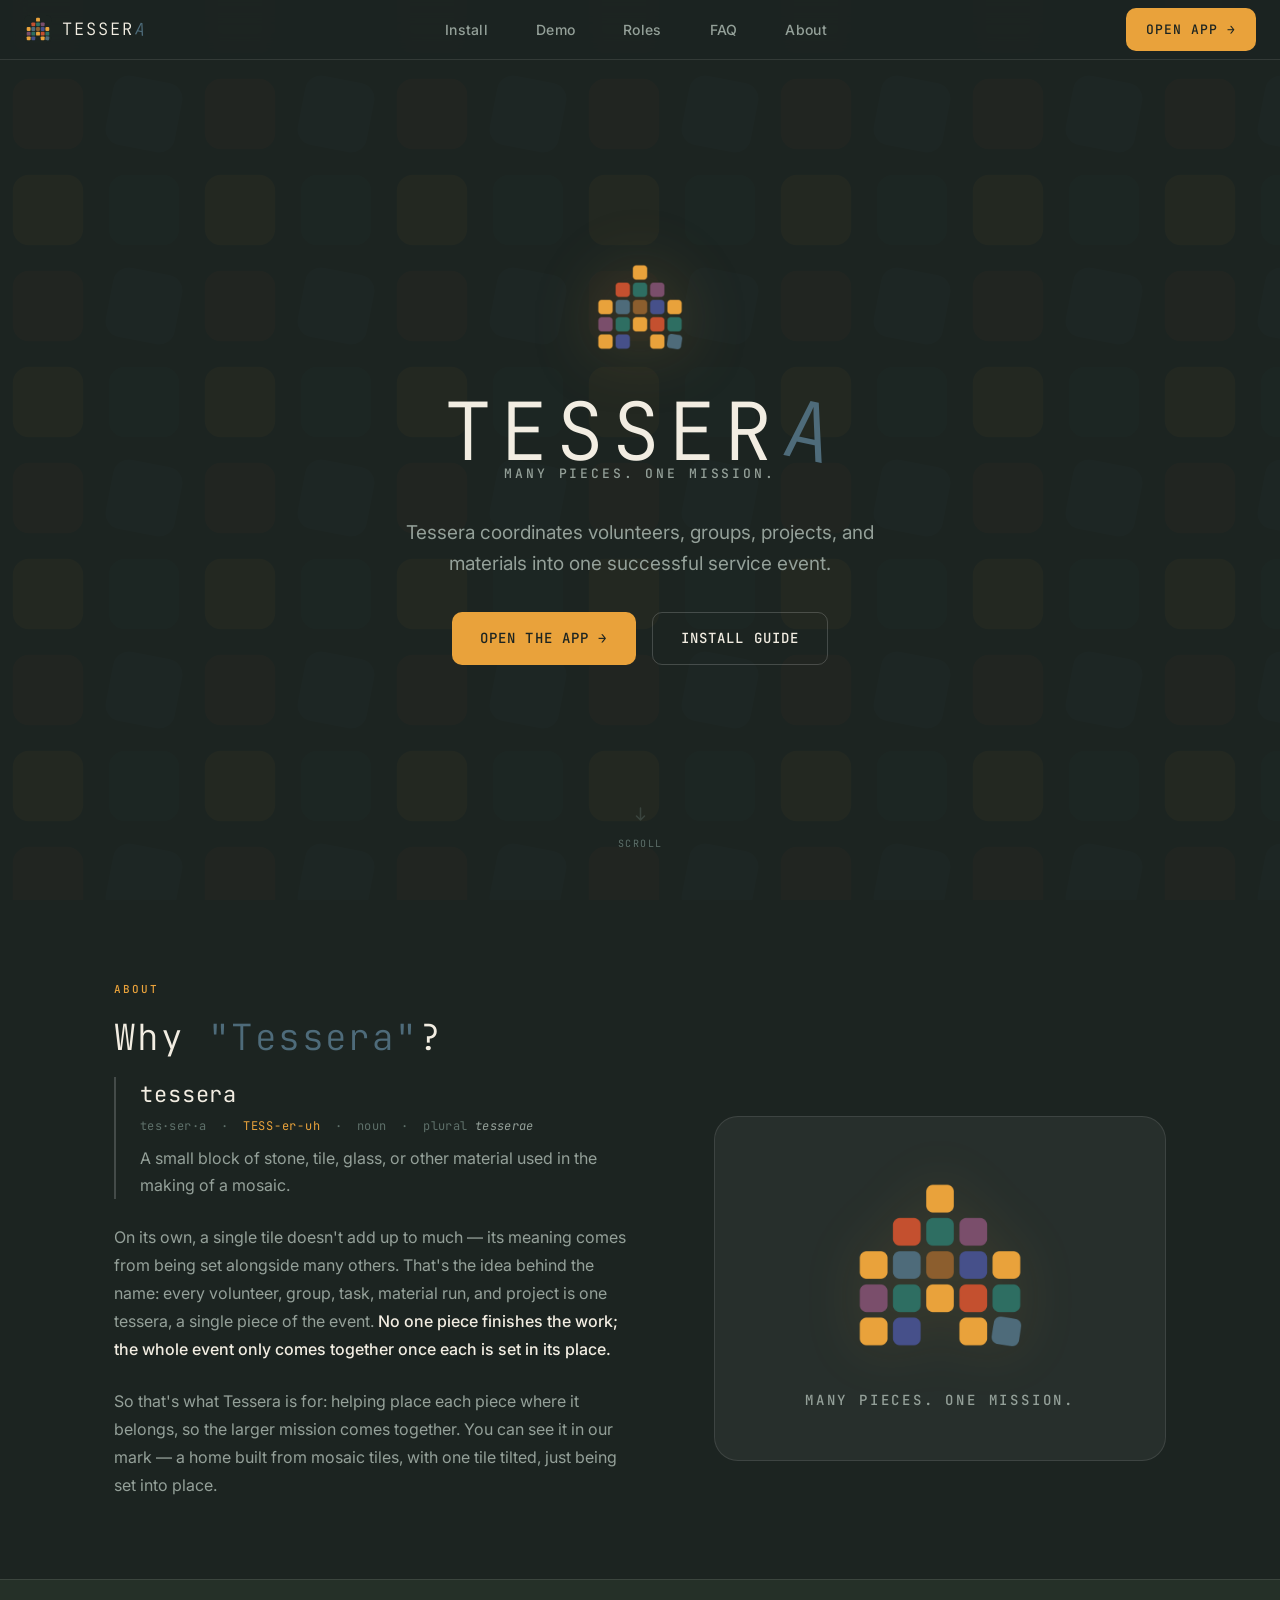
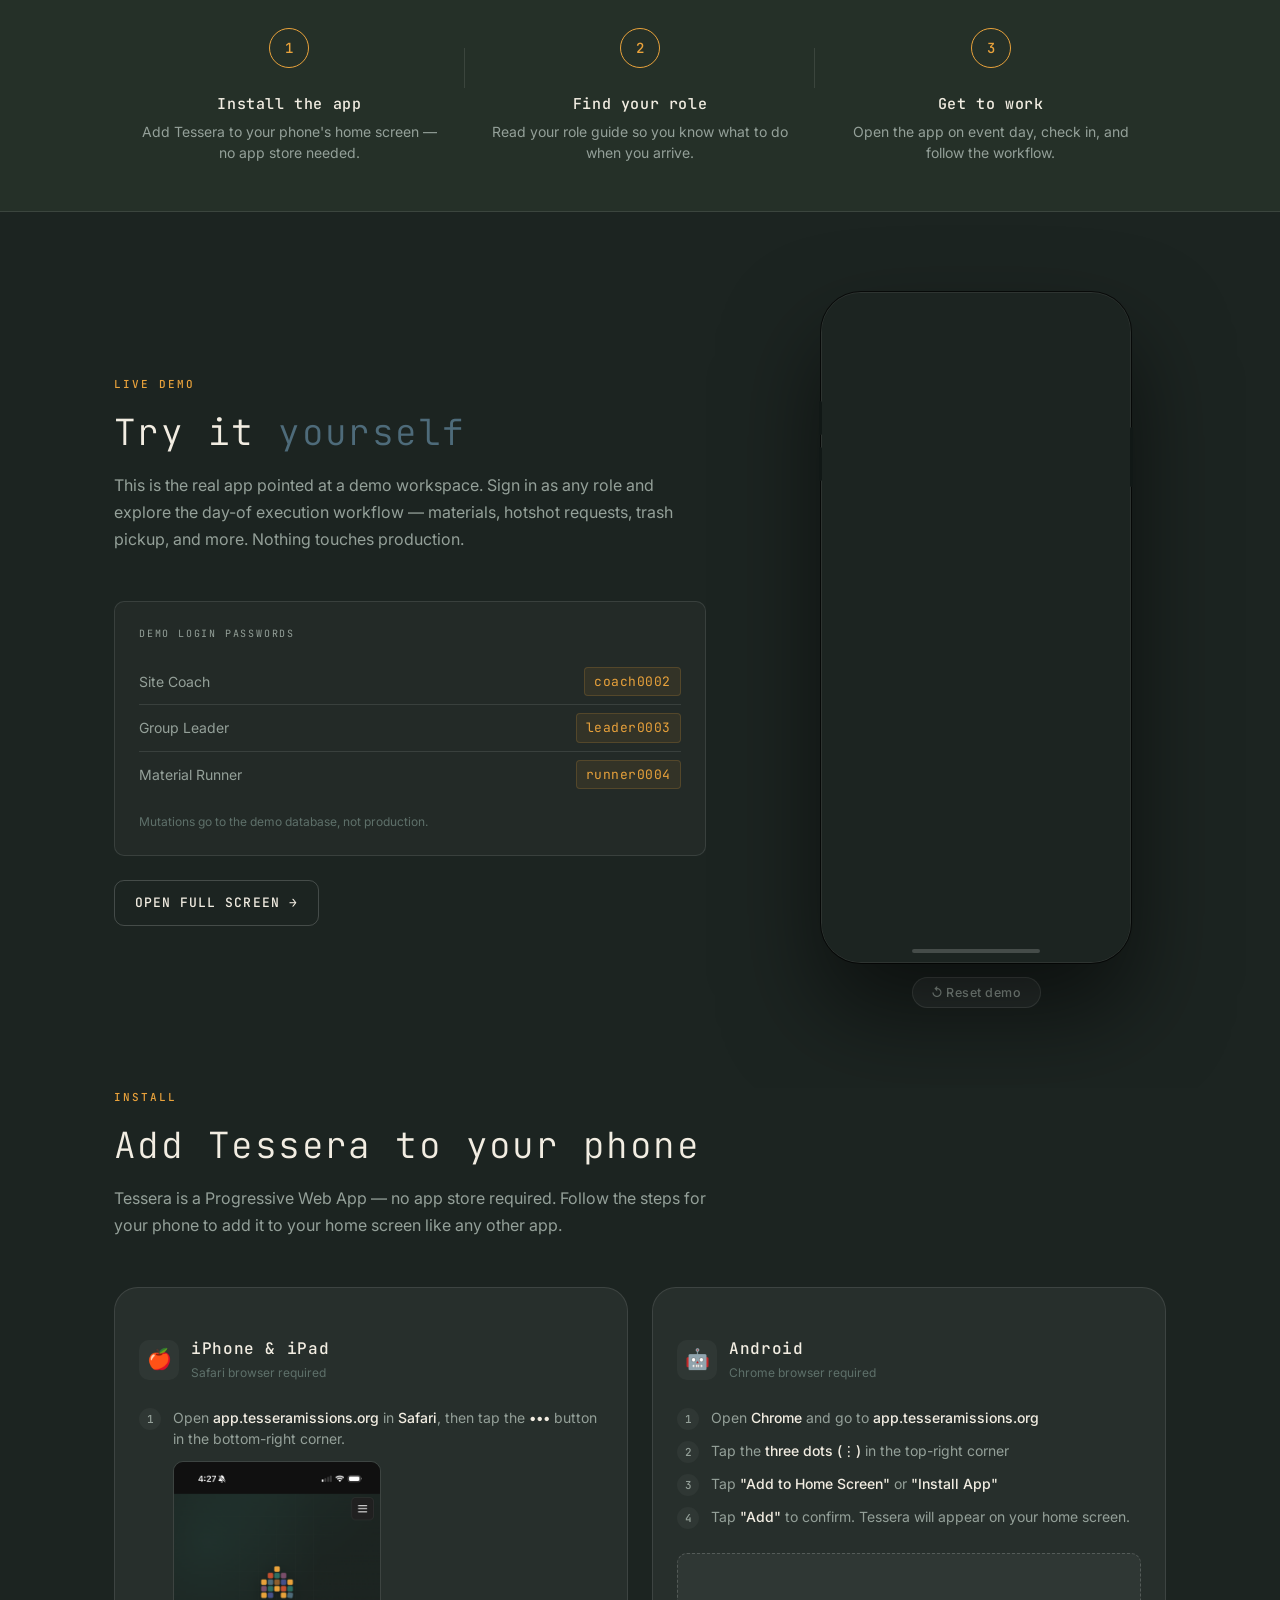
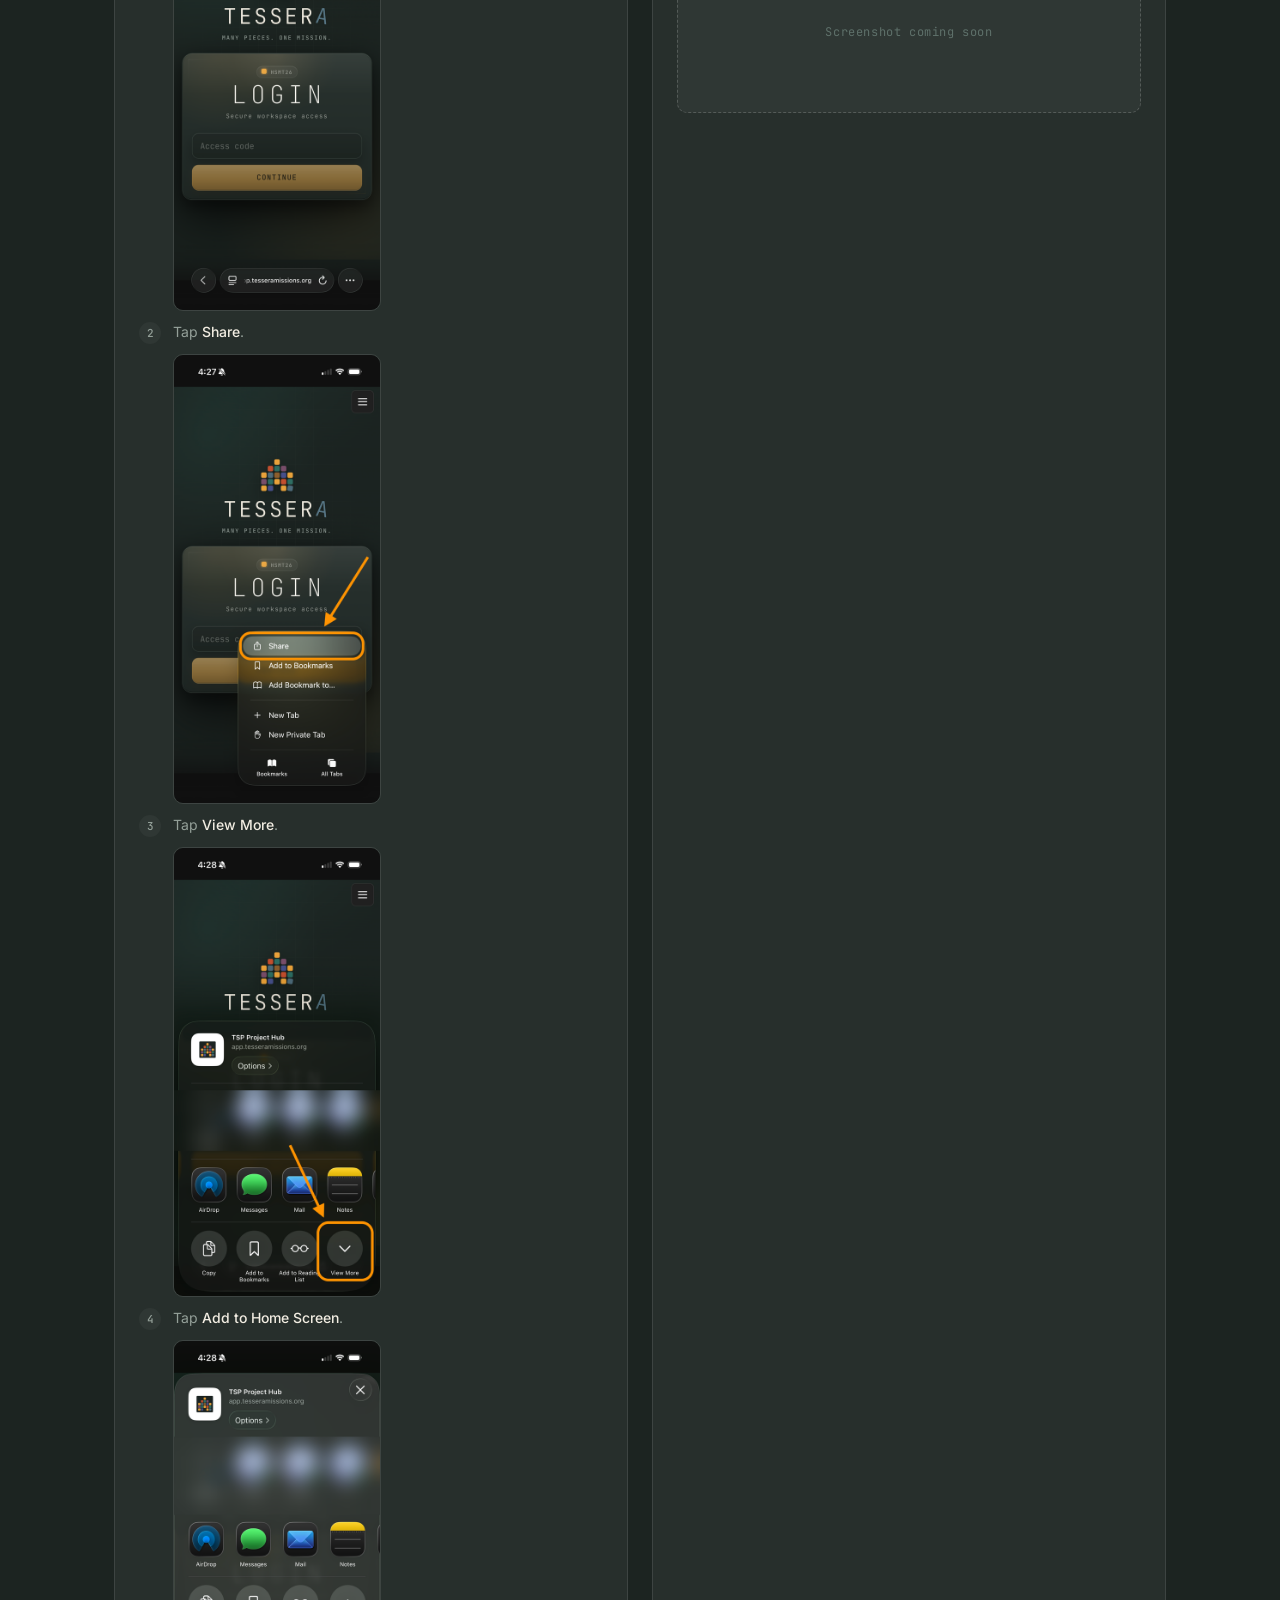
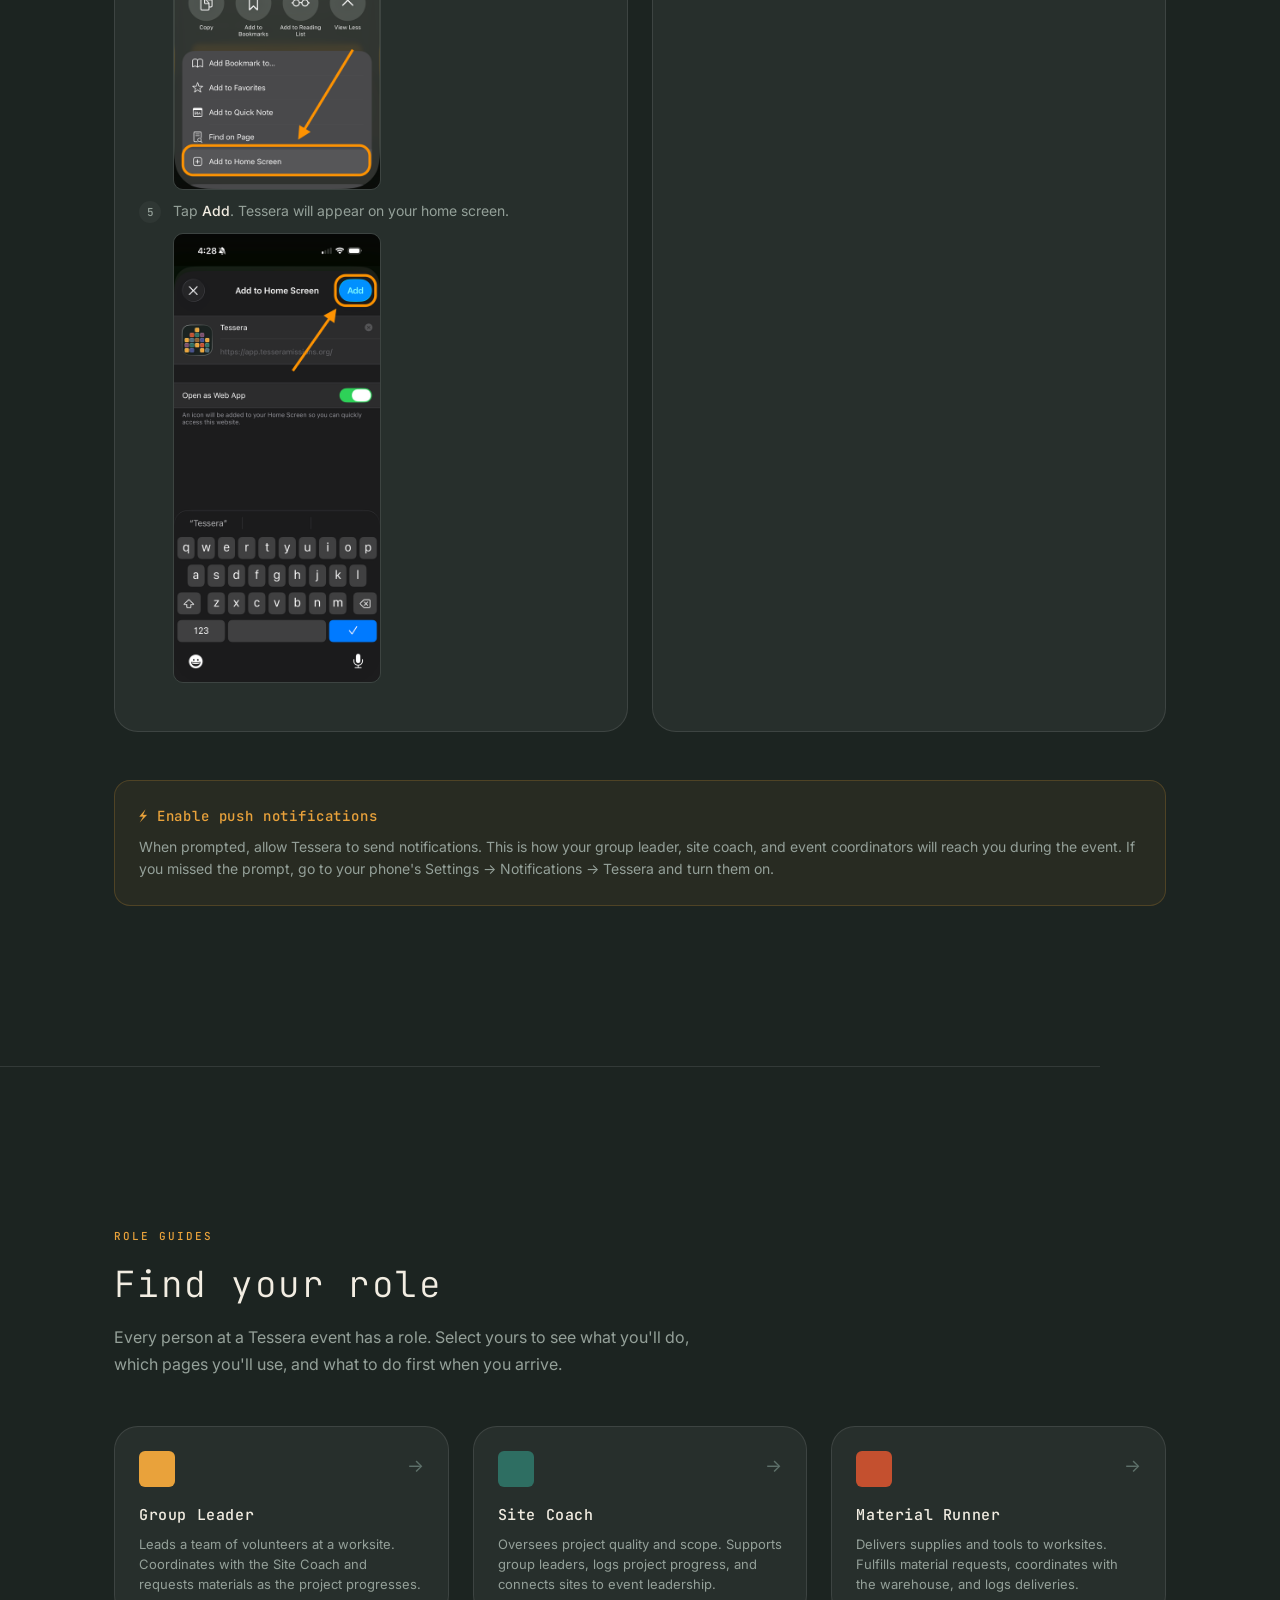
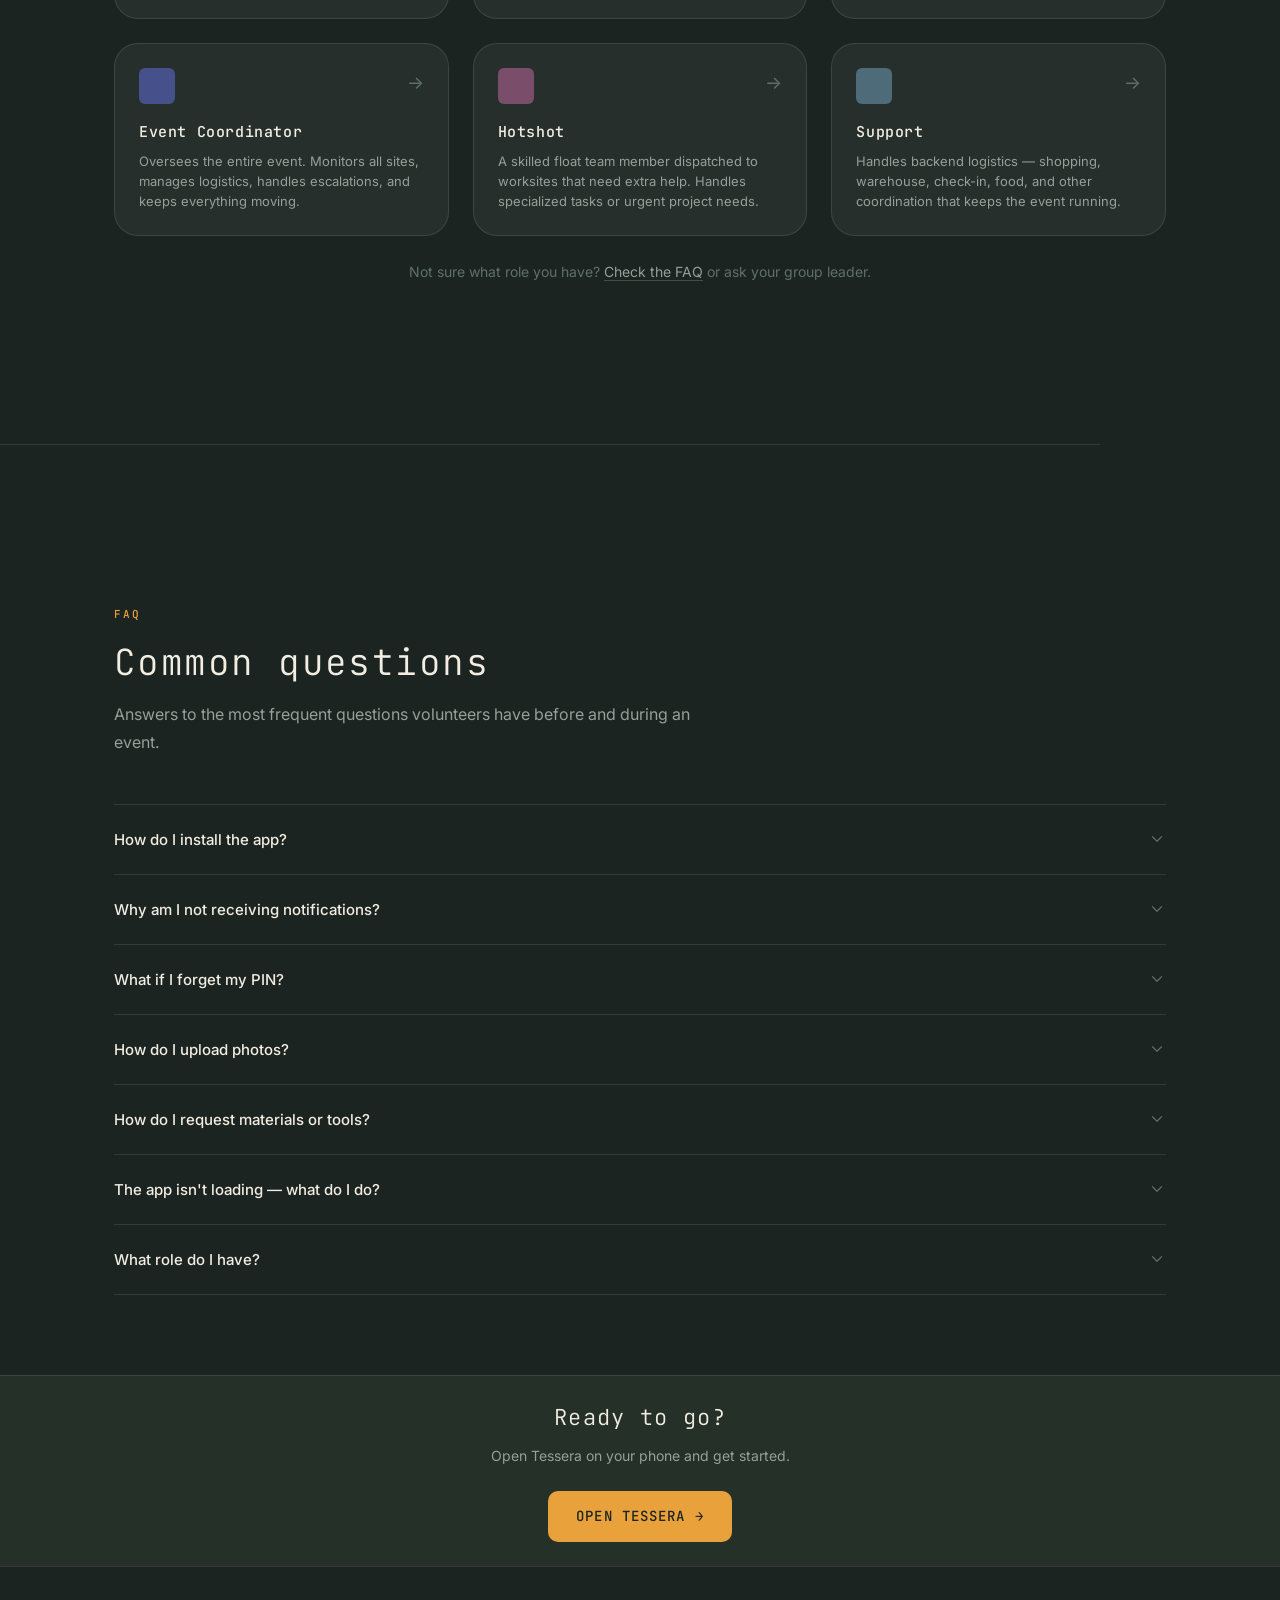
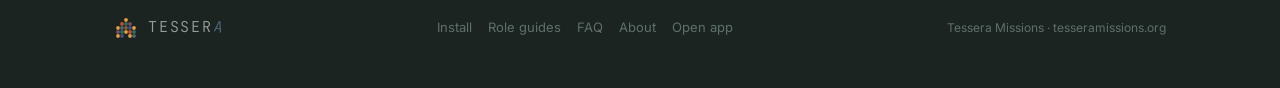
==== commit 95ba9574: "Remove dynamic island from phone mockup — was blocking top nav The black oval was z-index: 10 over t" ====
--- a/index.html
+++ b/index.html
@@ -228,7 +228,6 @@
                   <div class="phone-btn-vol-up"></div>
                   <div class="phone-btn-vol-down"></div>
                   <div class="phone-btn-power"></div>
-                  <div class="phone-island"></div>
                   <div class="phone-screen">
                     <iframe
                       id="demo-iframe"
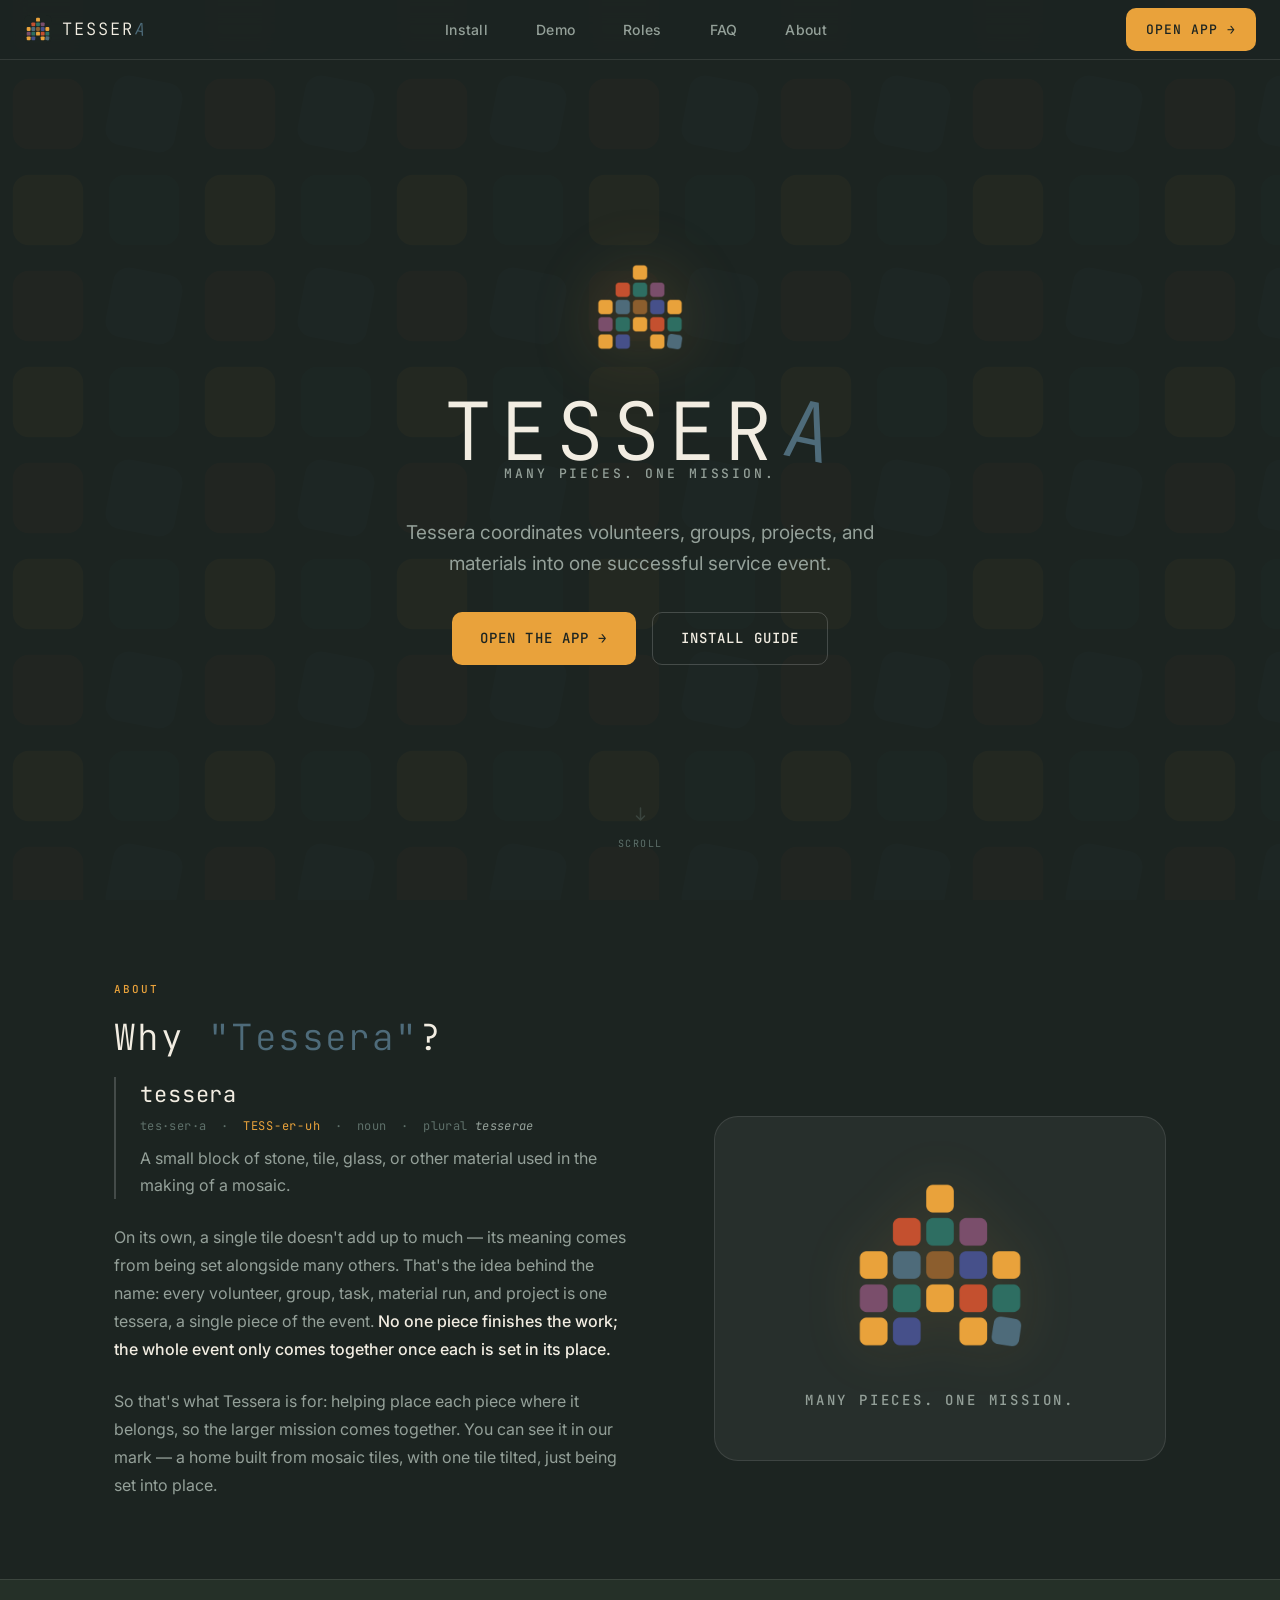
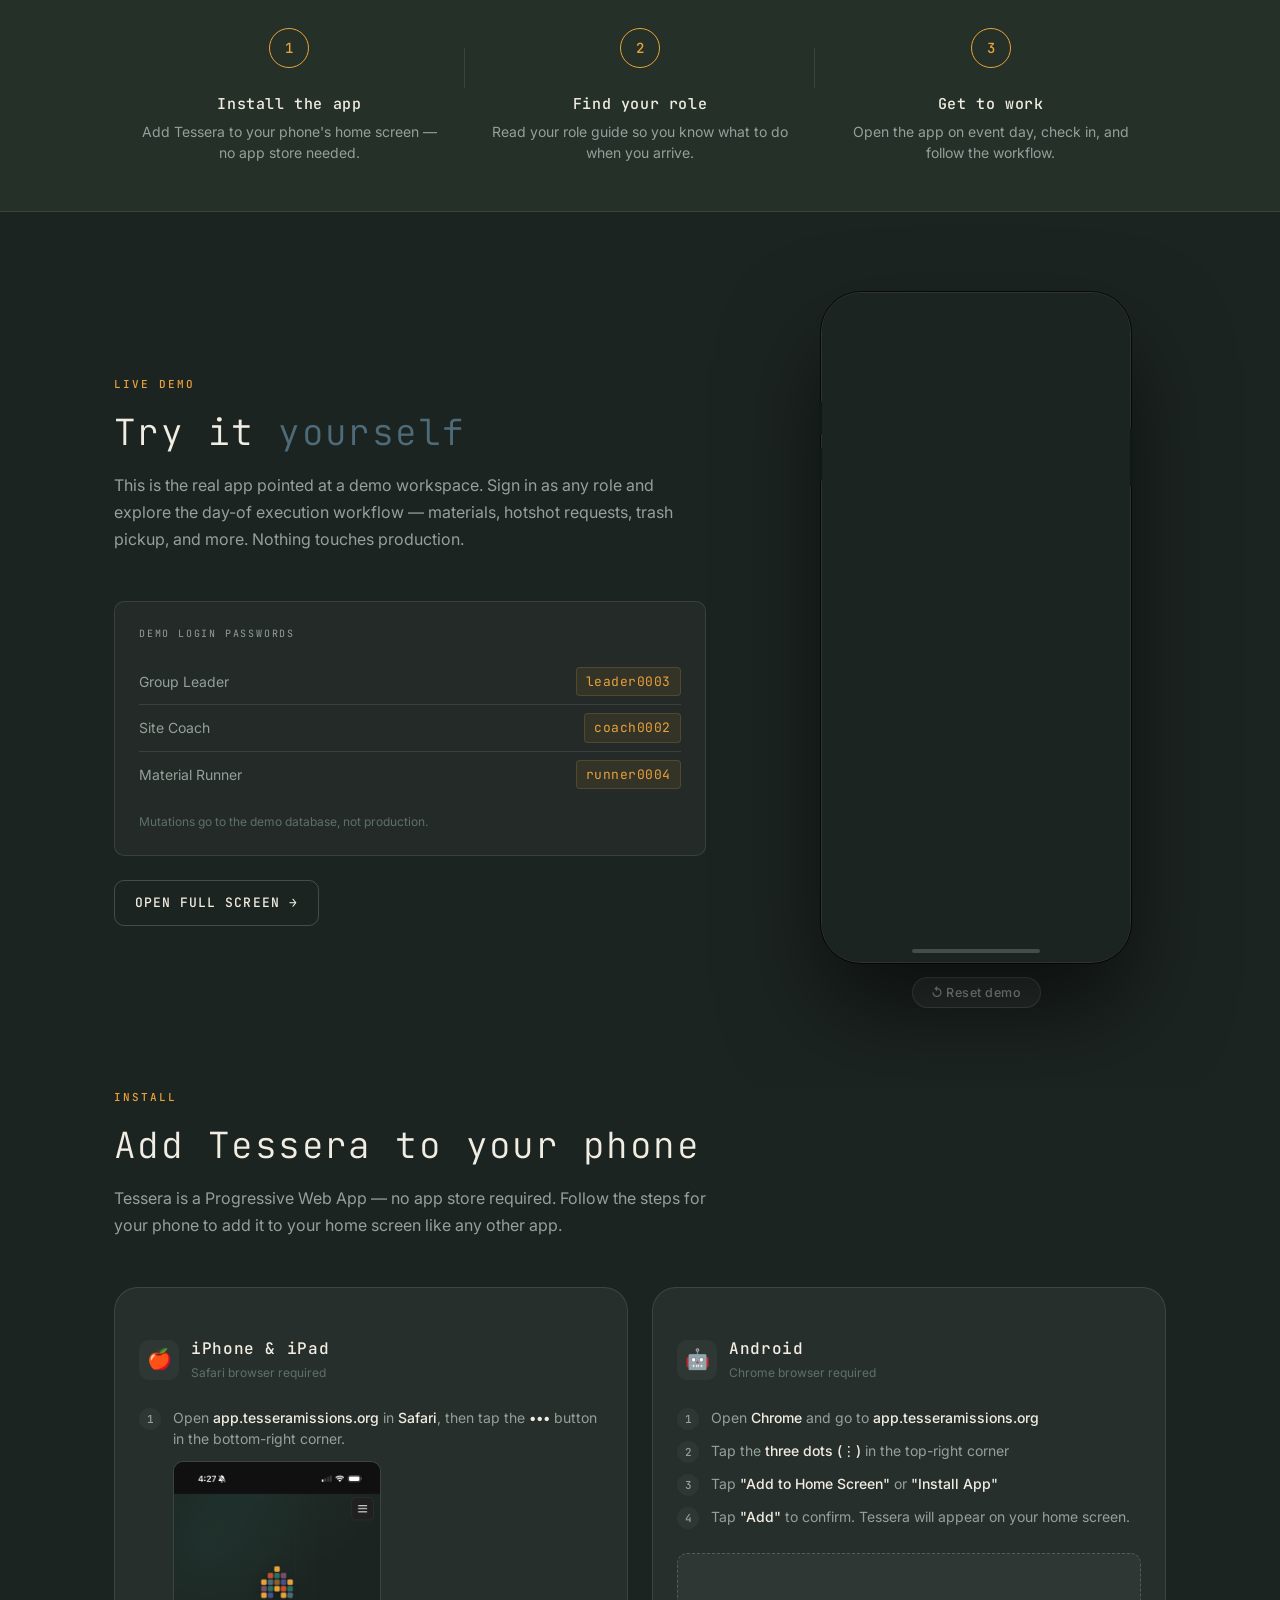
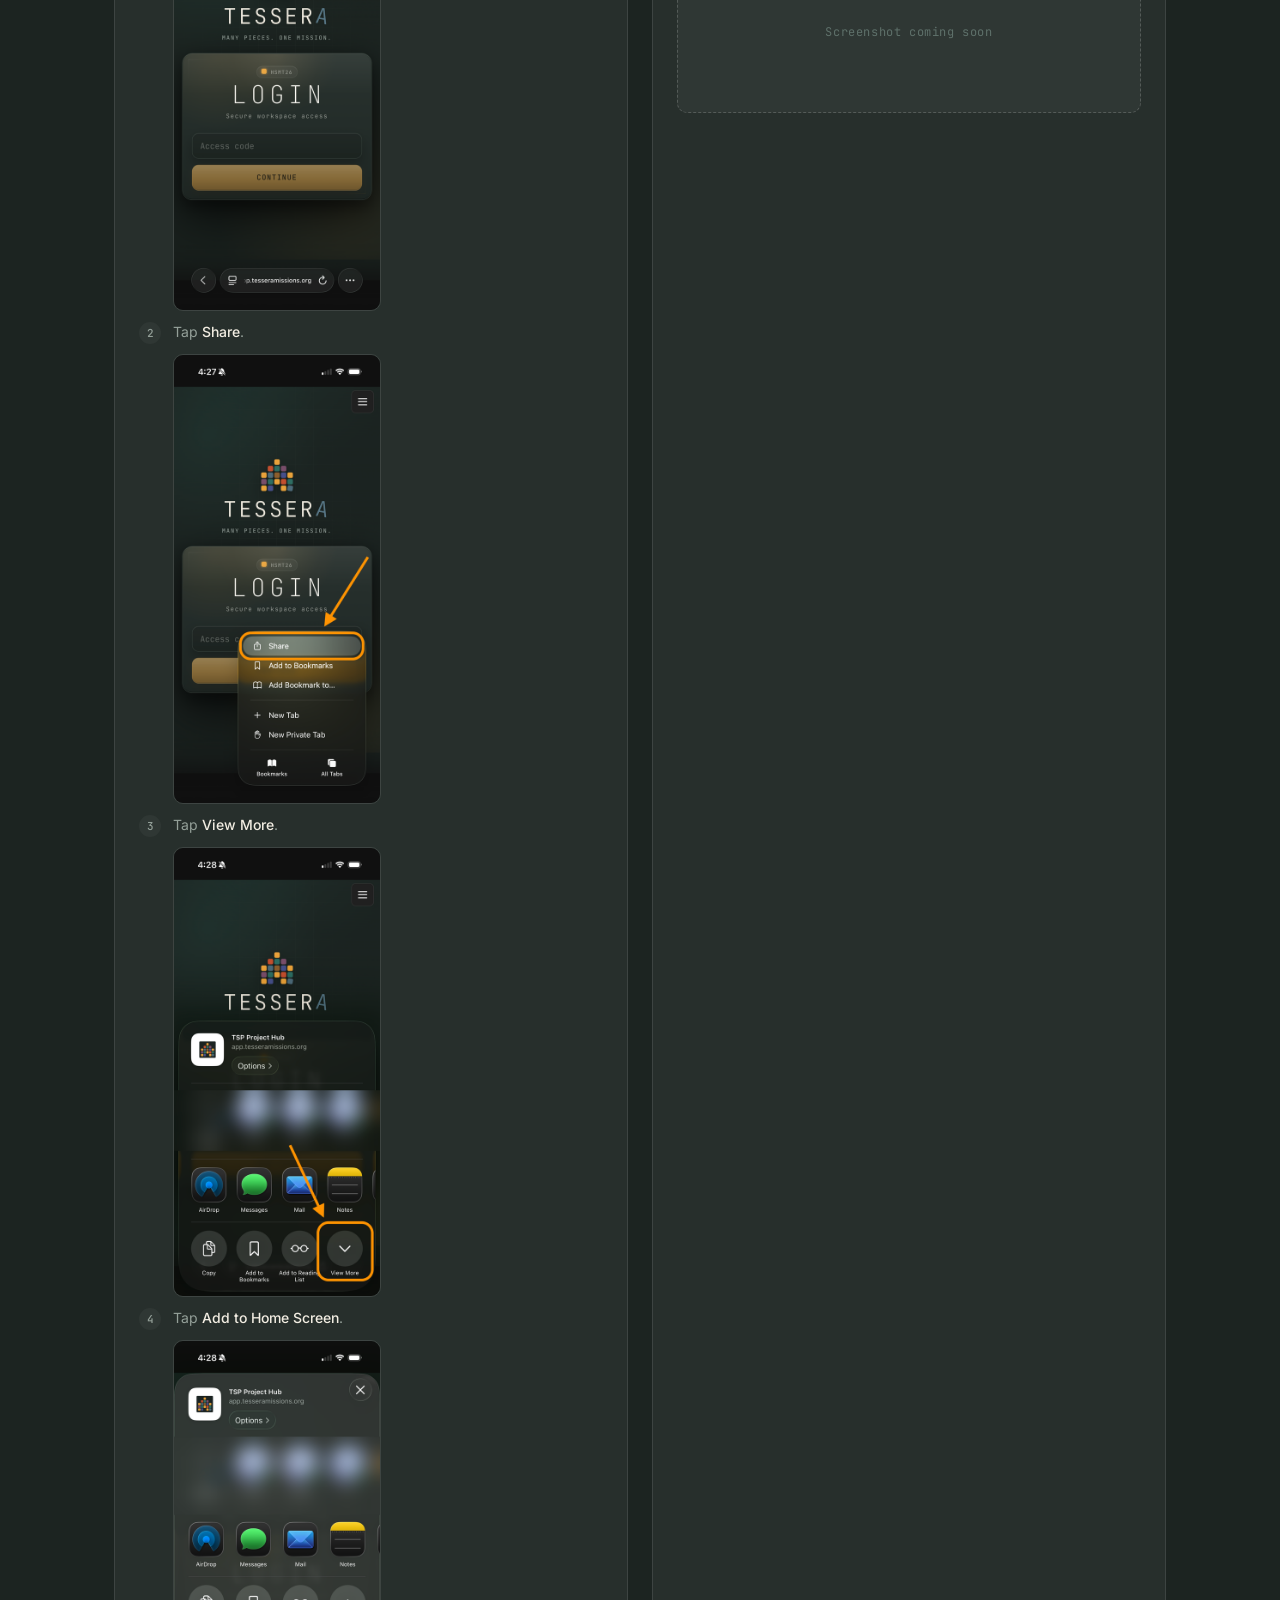
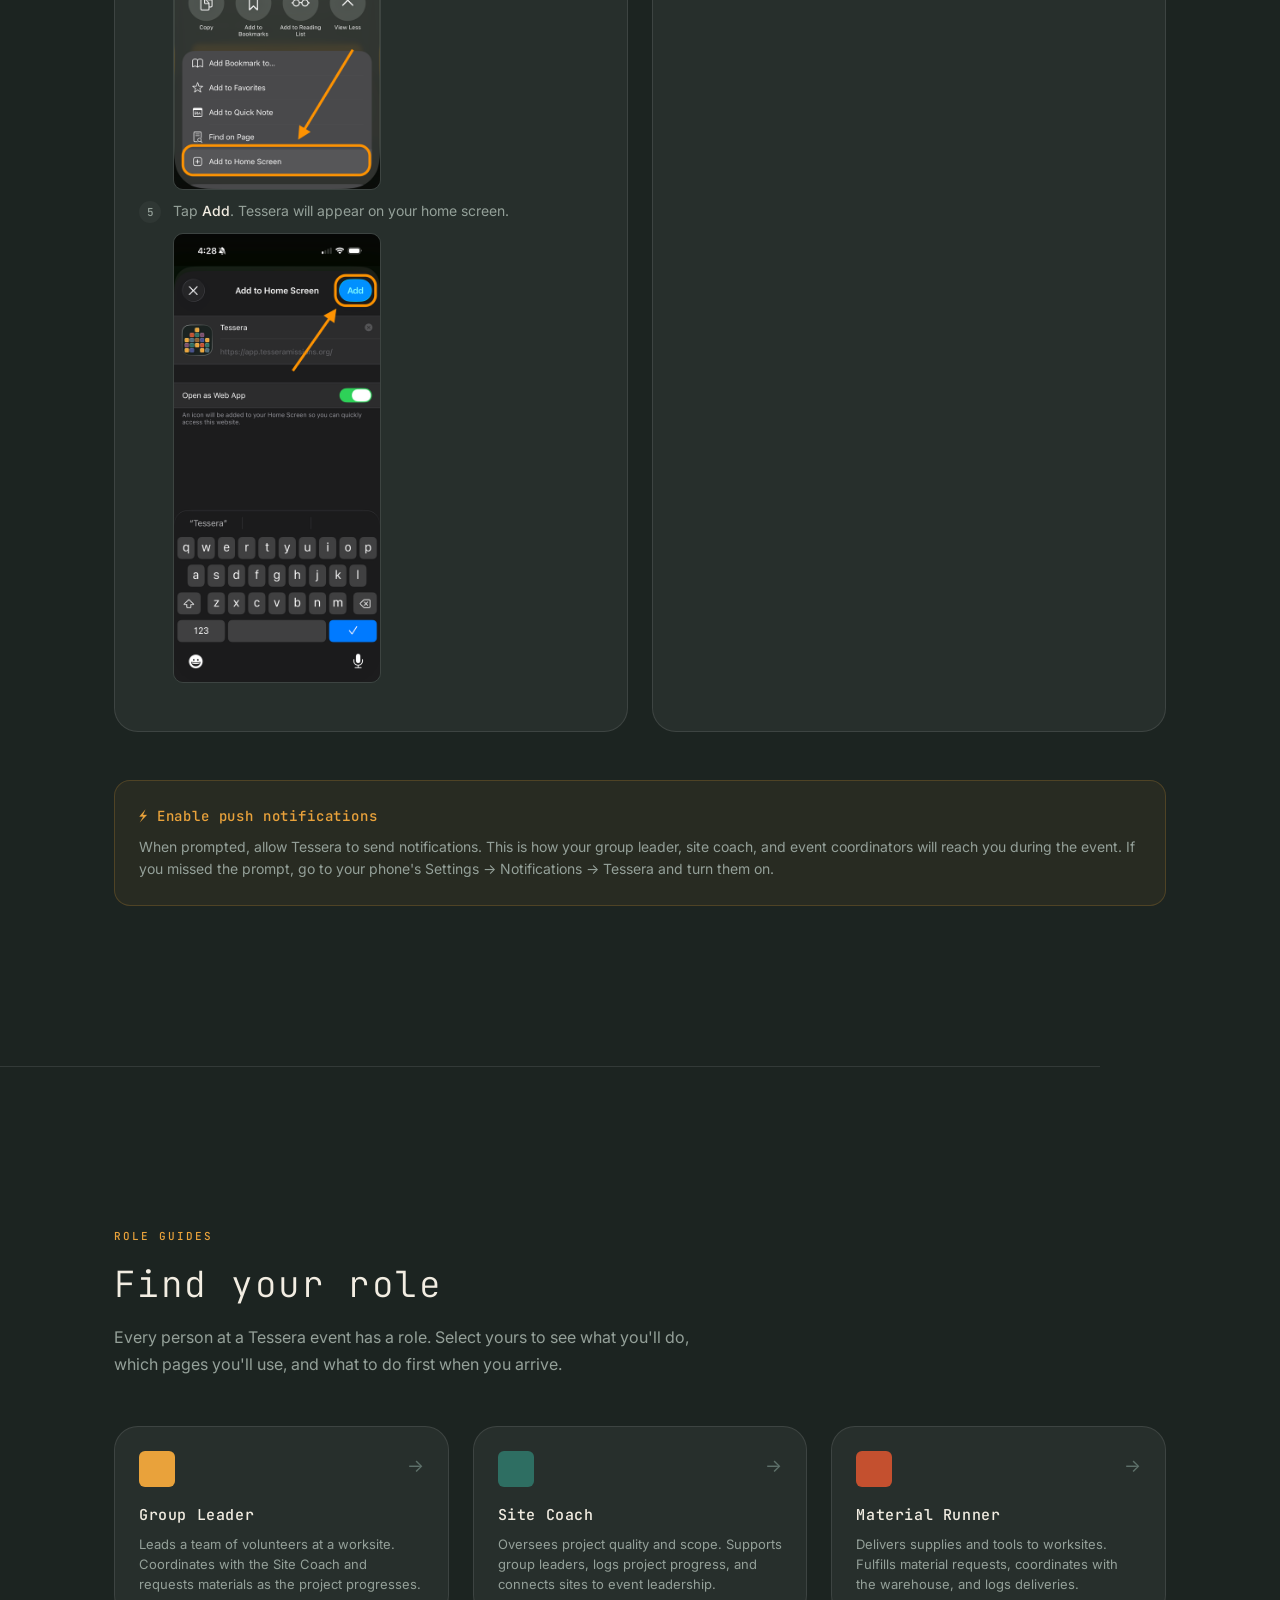
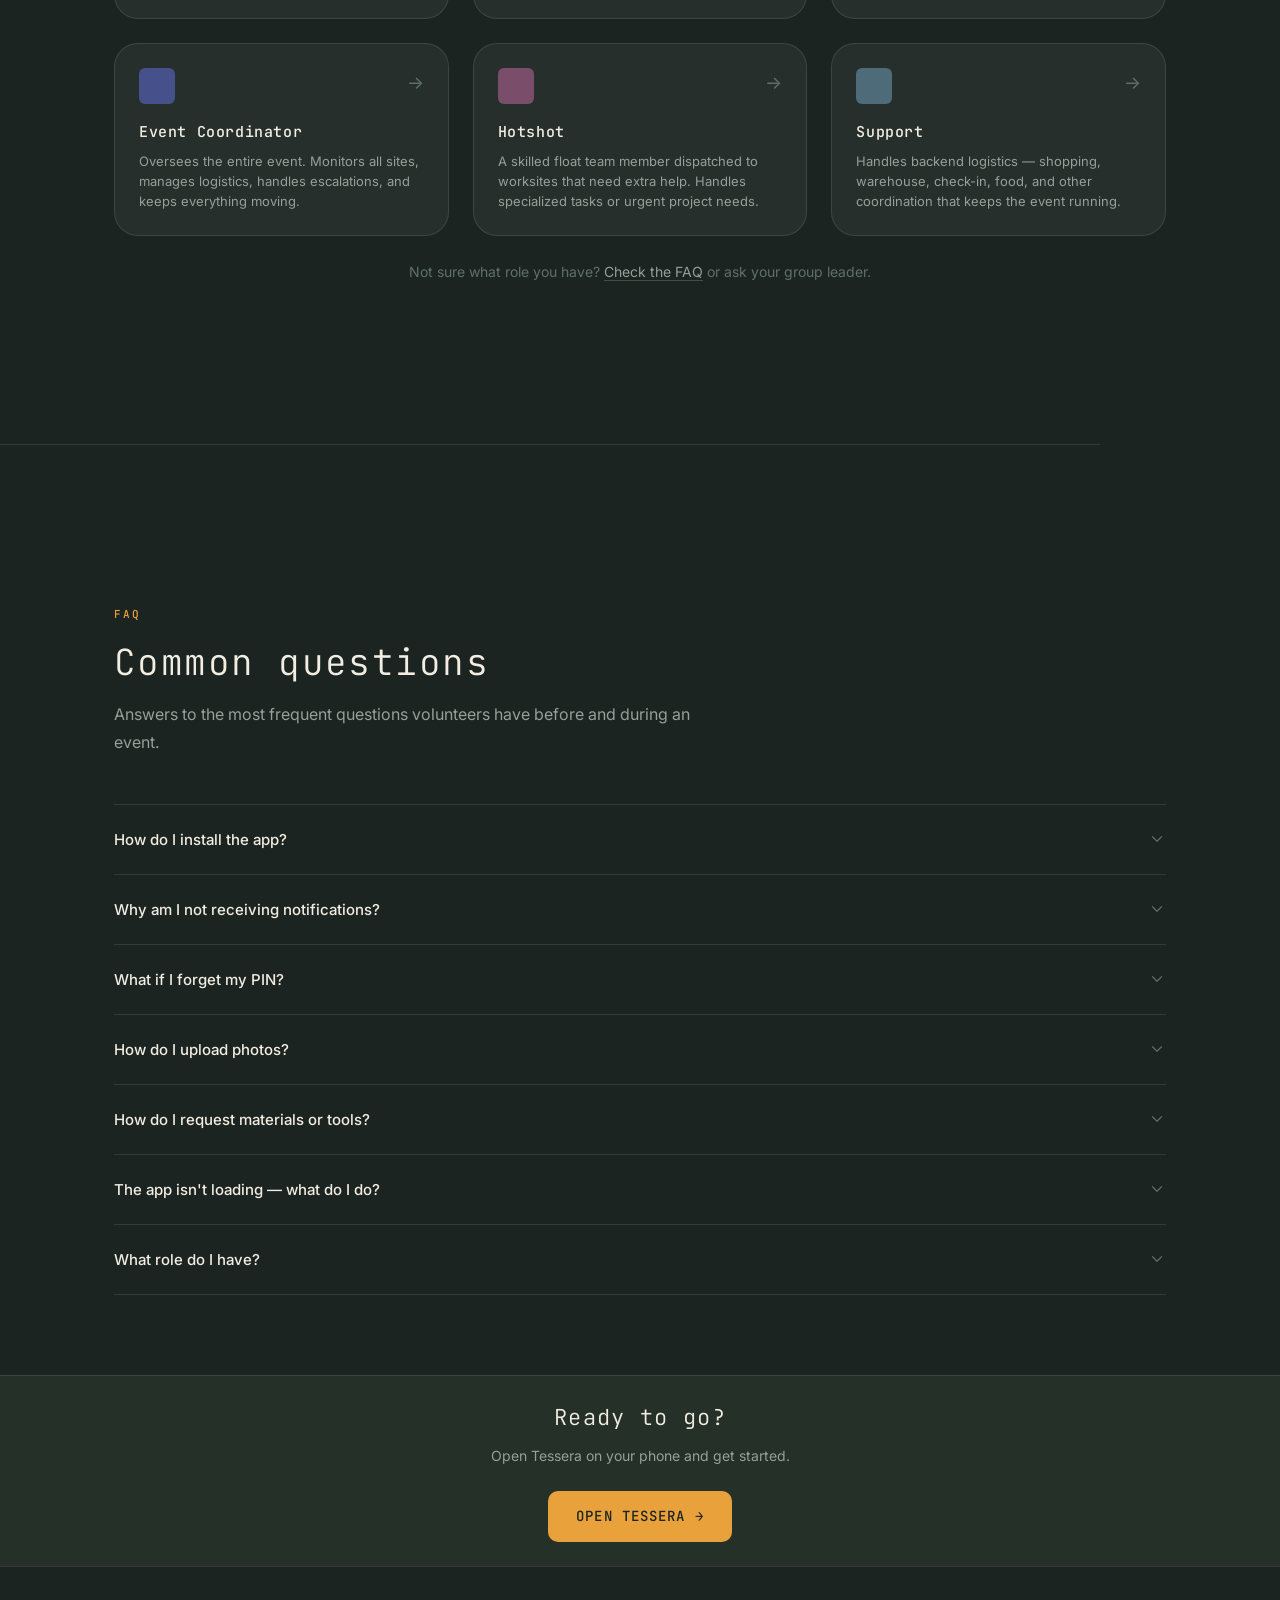
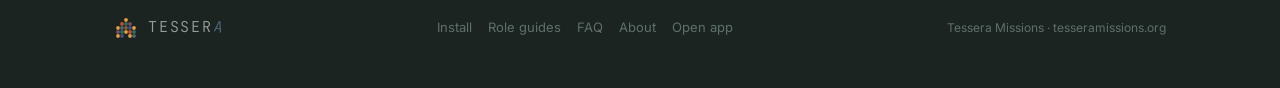
==== commit b06a7ca8: "Fix demo reset to sign out and reorder credentials - Reset button now hits /api/demo-signout (clears" ====
--- a/index.html
+++ b/index.html
@@ -201,12 +201,12 @@
             <div class="demo-creds">
               <p class="demo-creds-heading">Demo login passwords</p>
               <div class="demo-cred-row">
+                <span class="demo-cred-role">Group Leader</span>
+                <code class="demo-cred-pass">leader0003</code>
+              </div>
+              <div class="demo-cred-row">
                 <span class="demo-cred-role">Site Coach</span>
                 <code class="demo-cred-pass">coach0002</code>
-              </div>
-              <div class="demo-cred-row">
-                <span class="demo-cred-role">Group Leader</span>
-                <code class="demo-cred-pass">leader0003</code>
               </div>
               <div class="demo-cred-row">
                 <span class="demo-cred-role">Material Runner</span>
@@ -240,7 +240,7 @@
                   <div class="phone-home-bar"></div>
                 </div>
               </div>
-              <button class="demo-reset-btn" onclick="var f=document.getElementById('demo-iframe');f.src='https://demo.tesseramissions.org/login'">
+              <button class="demo-reset-btn" onclick="var f=document.getElementById('demo-iframe');f.src='https://demo.tesseramissions.org/api/demo-signout'">
                 ↺ Reset demo
               </button>
             </div>
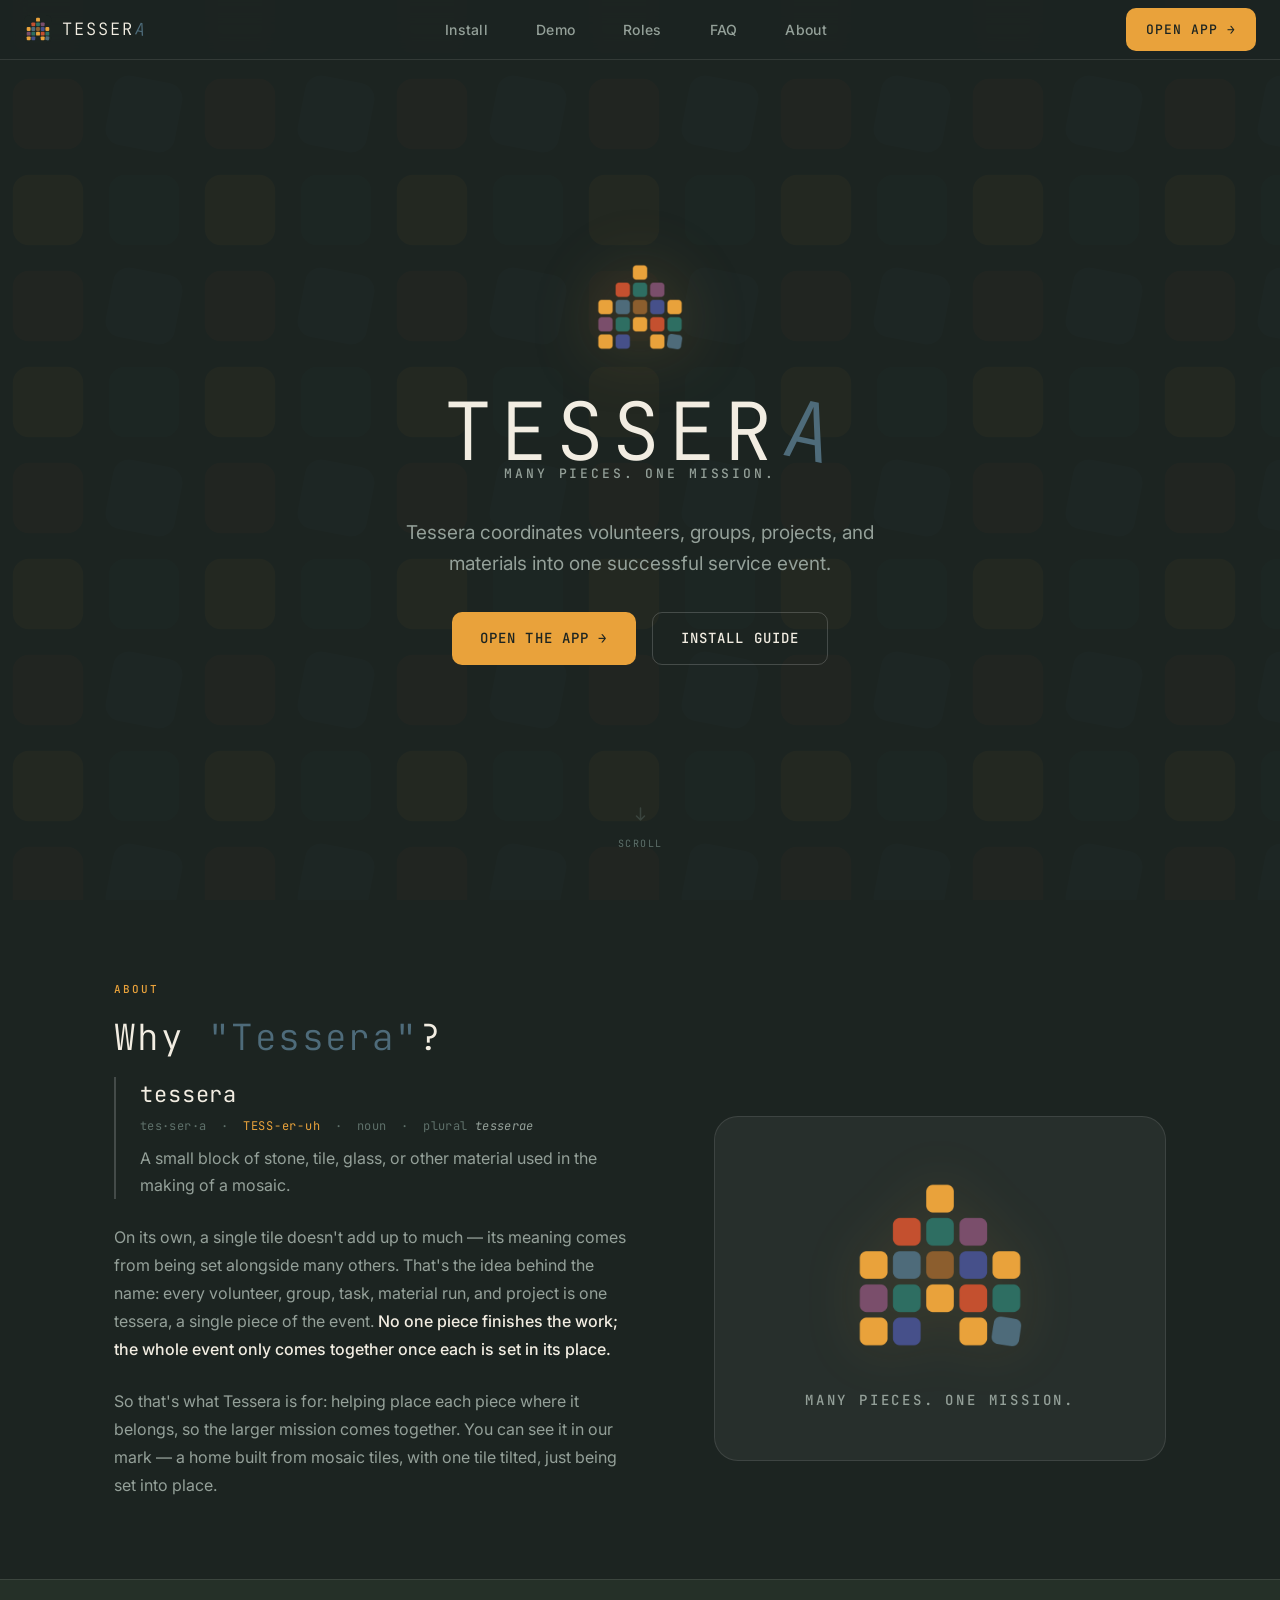
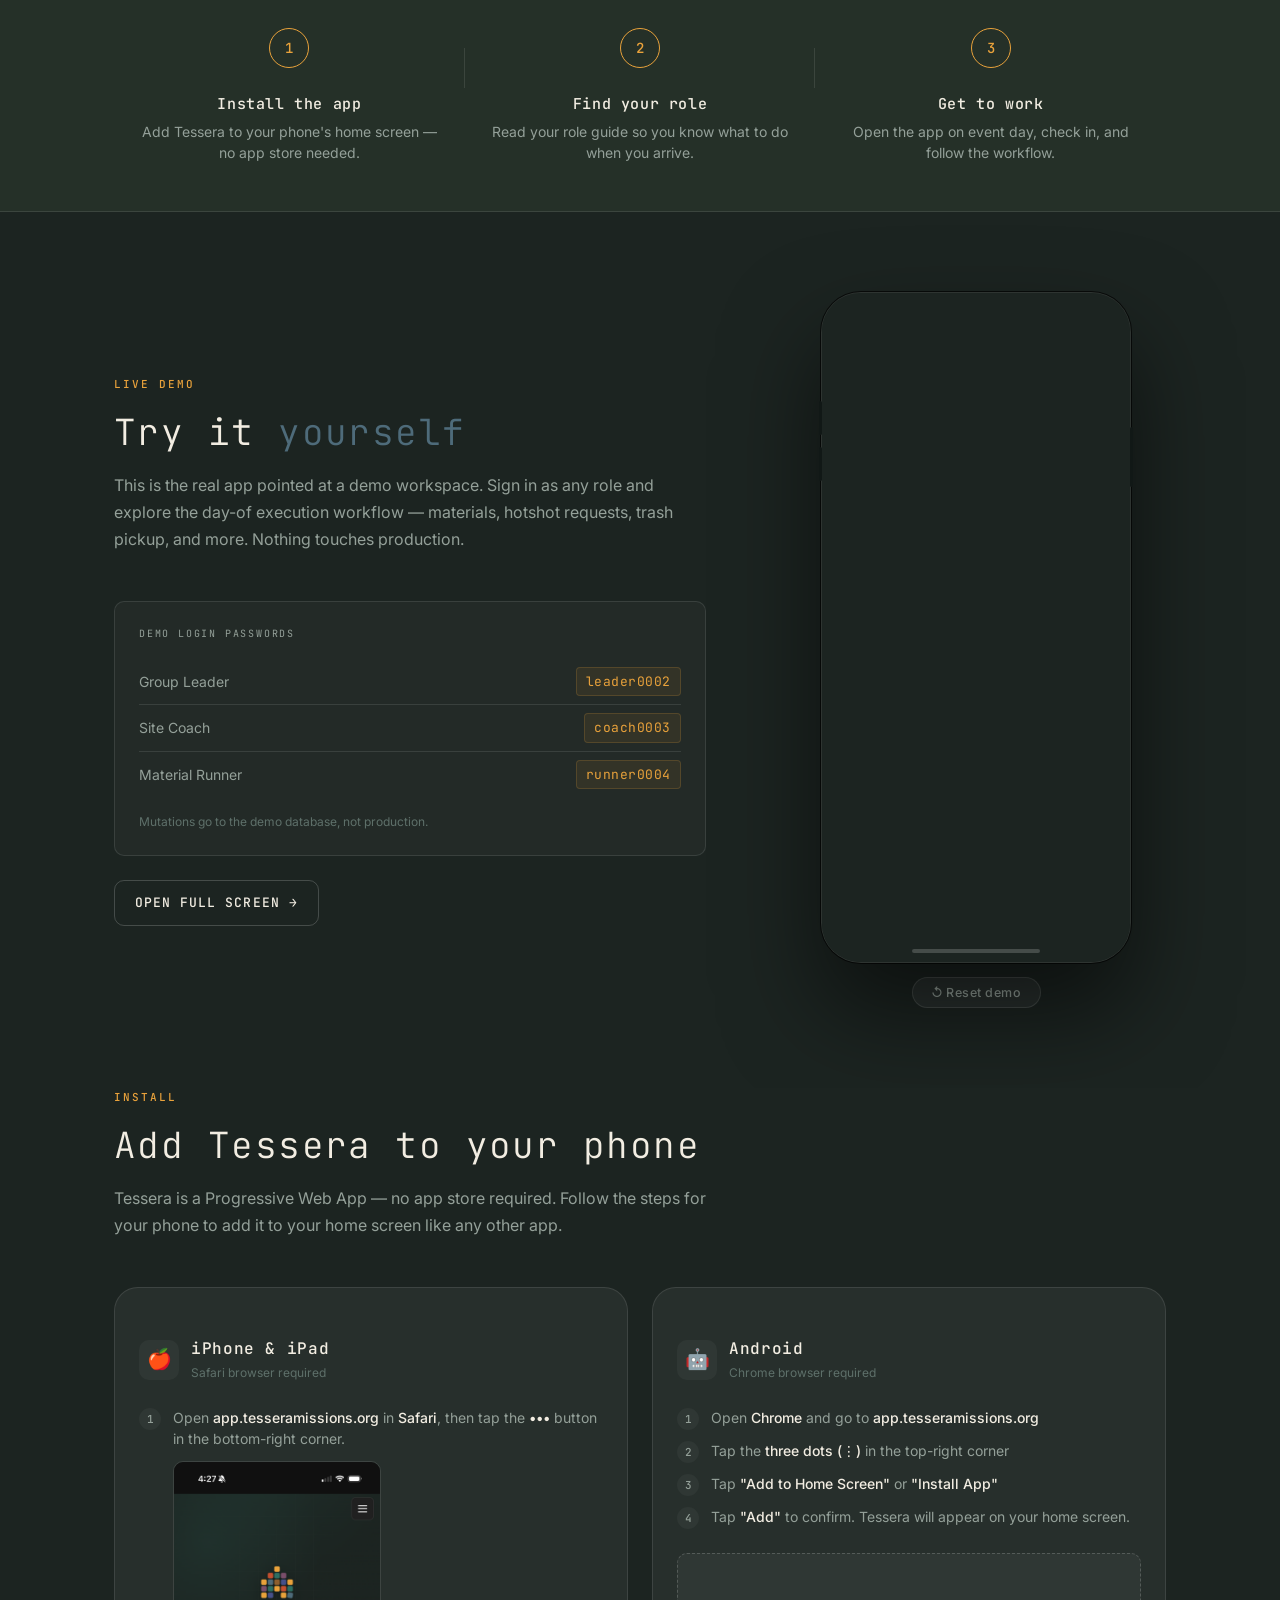
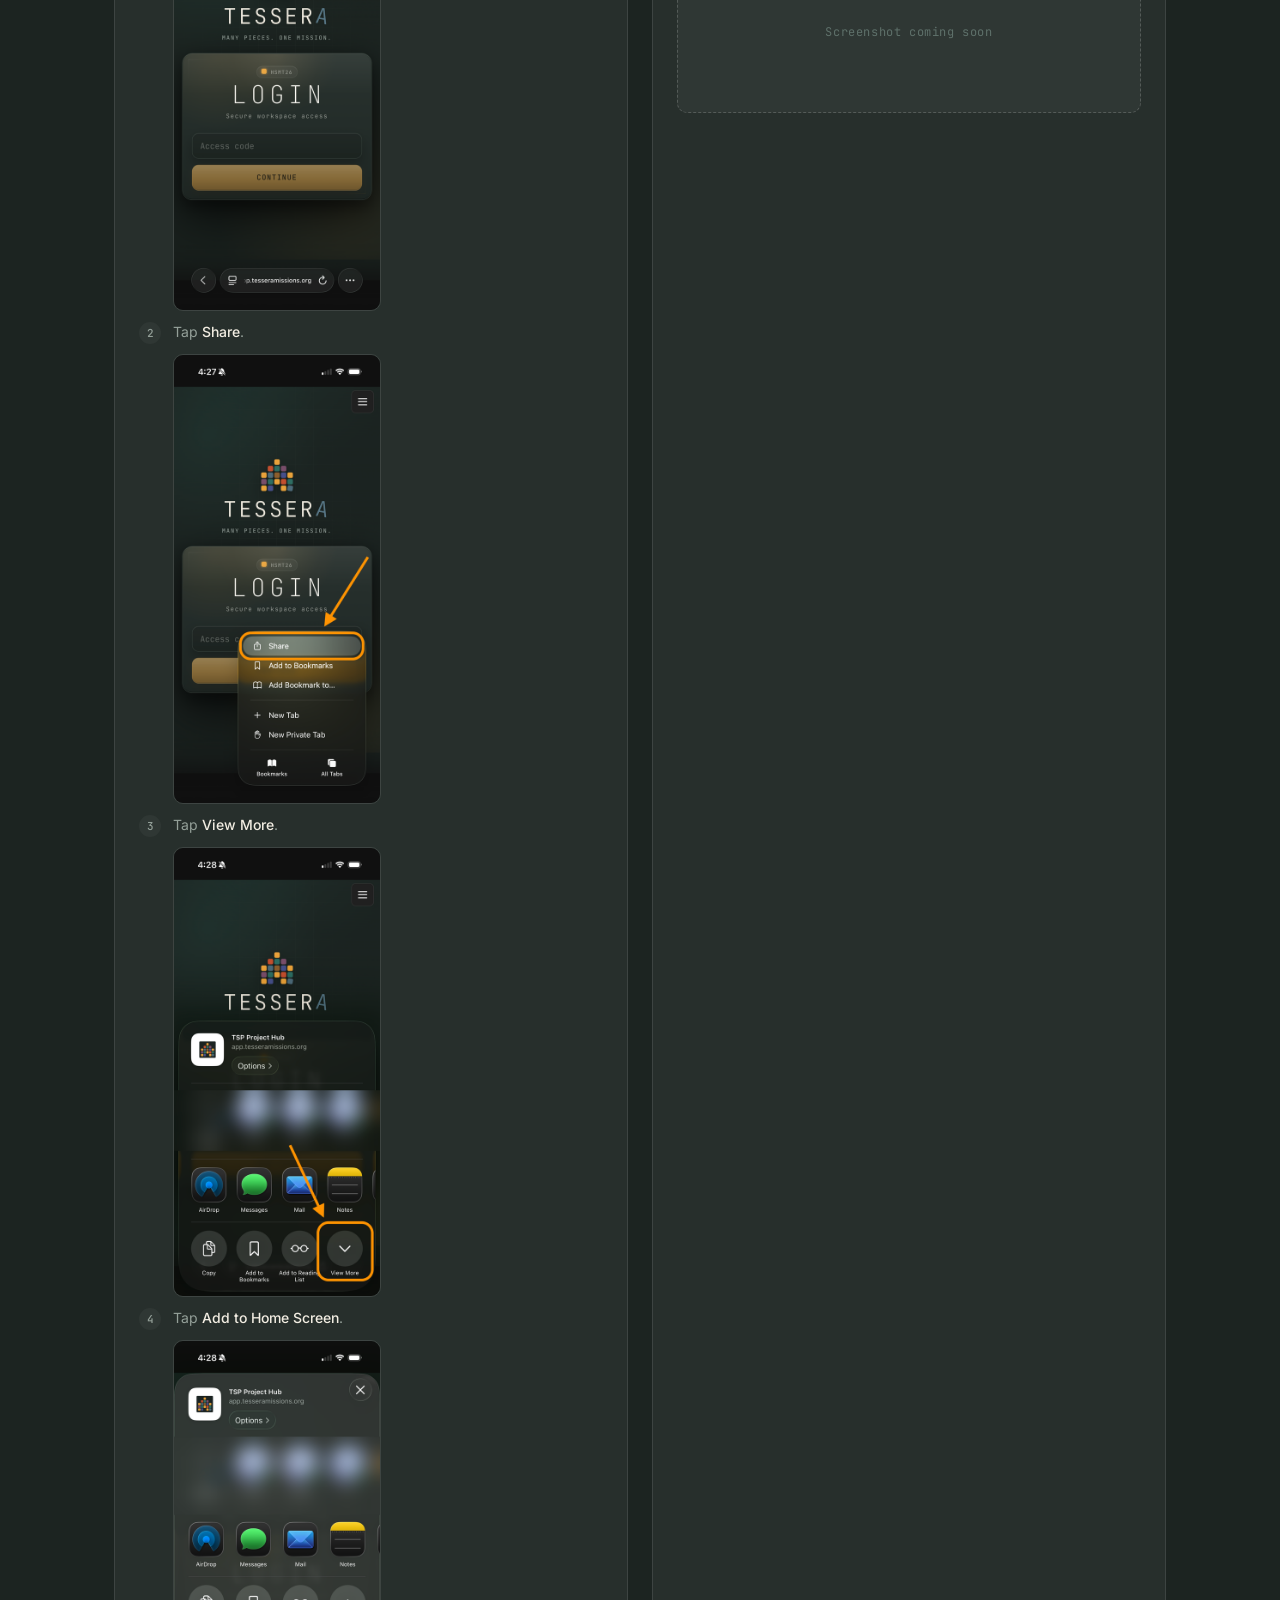
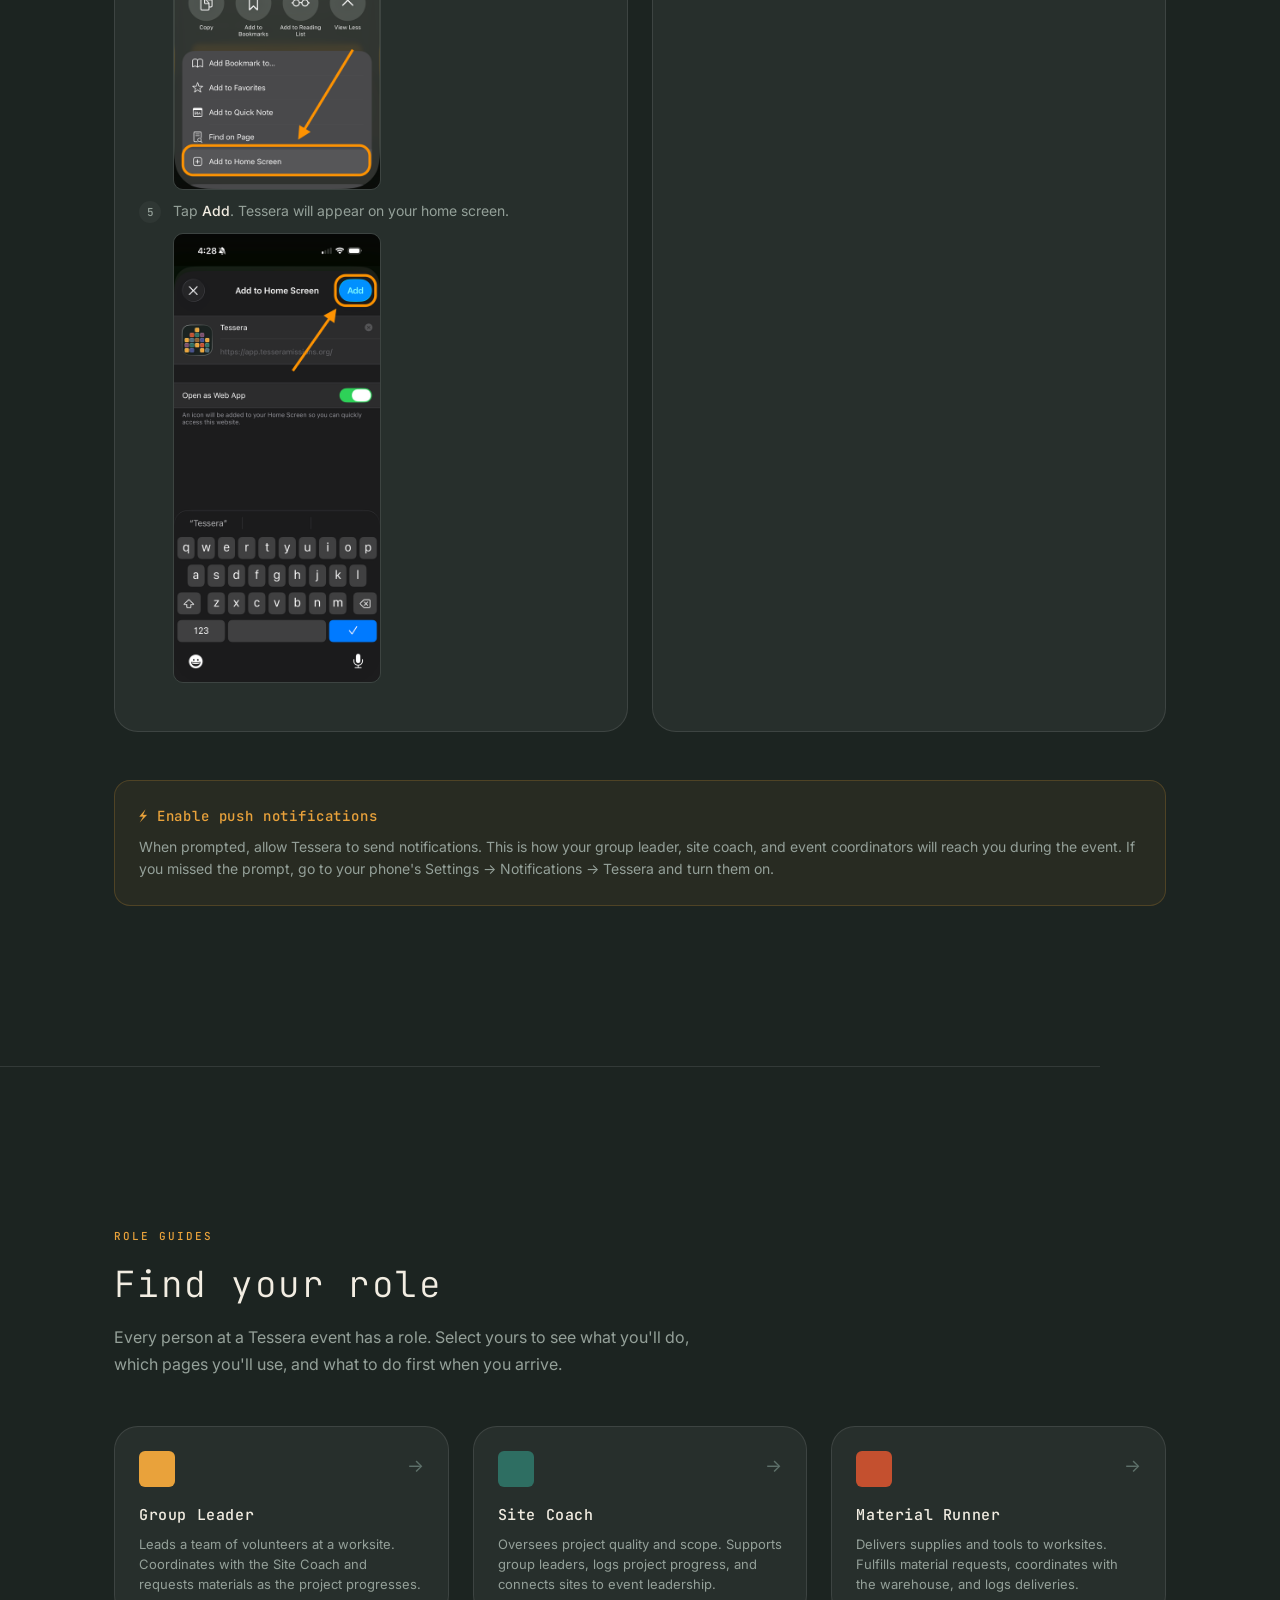
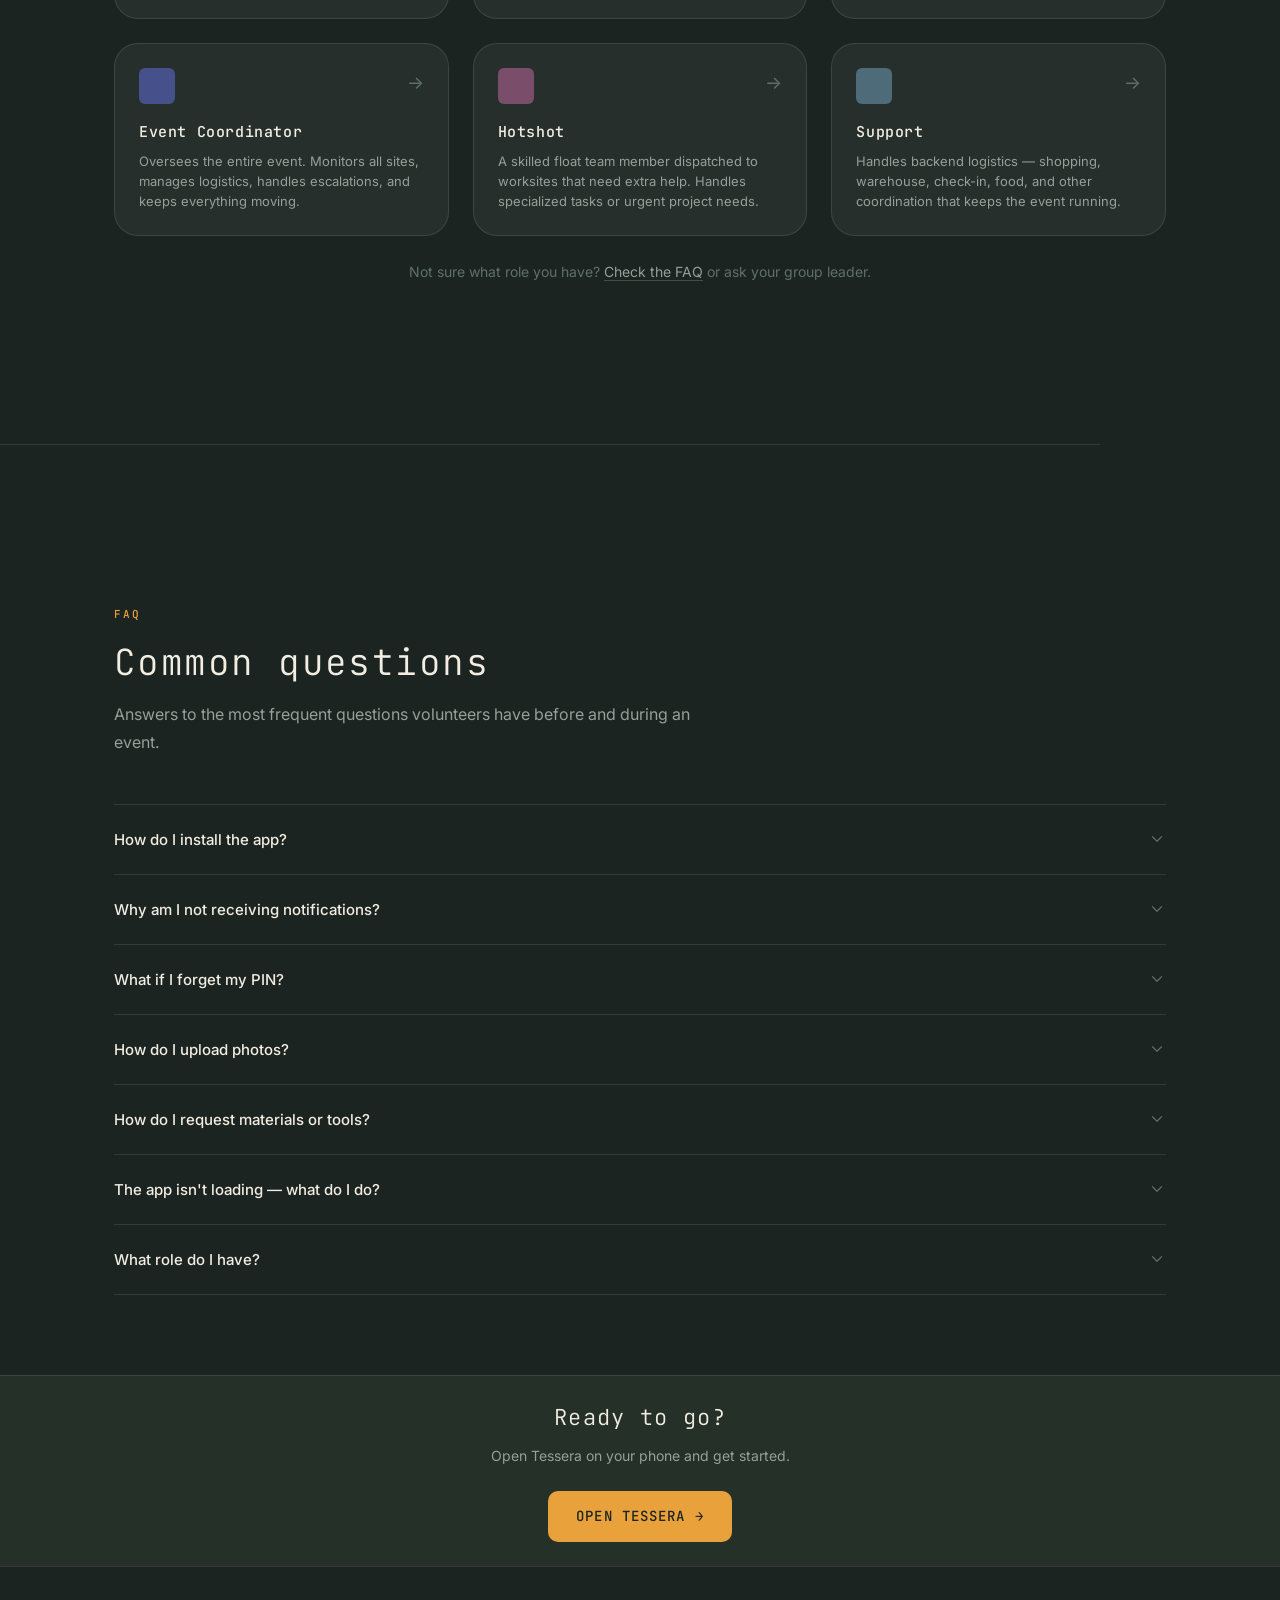
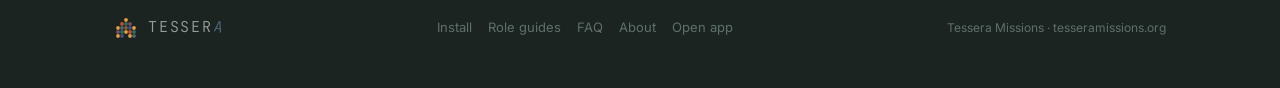
==== commit 5638d688: "Update displayed demo passwords to match new credential order leader0002 and coach0003 now shown, ma" ====
--- a/index.html
+++ b/index.html
@@ -202,11 +202,11 @@
               <p class="demo-creds-heading">Demo login passwords</p>
               <div class="demo-cred-row">
                 <span class="demo-cred-role">Group Leader</span>
-                <code class="demo-cred-pass">leader0003</code>
+                <code class="demo-cred-pass">leader0002</code>
               </div>
               <div class="demo-cred-row">
                 <span class="demo-cred-role">Site Coach</span>
-                <code class="demo-cred-pass">coach0002</code>
+                <code class="demo-cred-pass">coach0003</code>
               </div>
               <div class="demo-cred-row">
                 <span class="demo-cred-role">Material Runner</span>
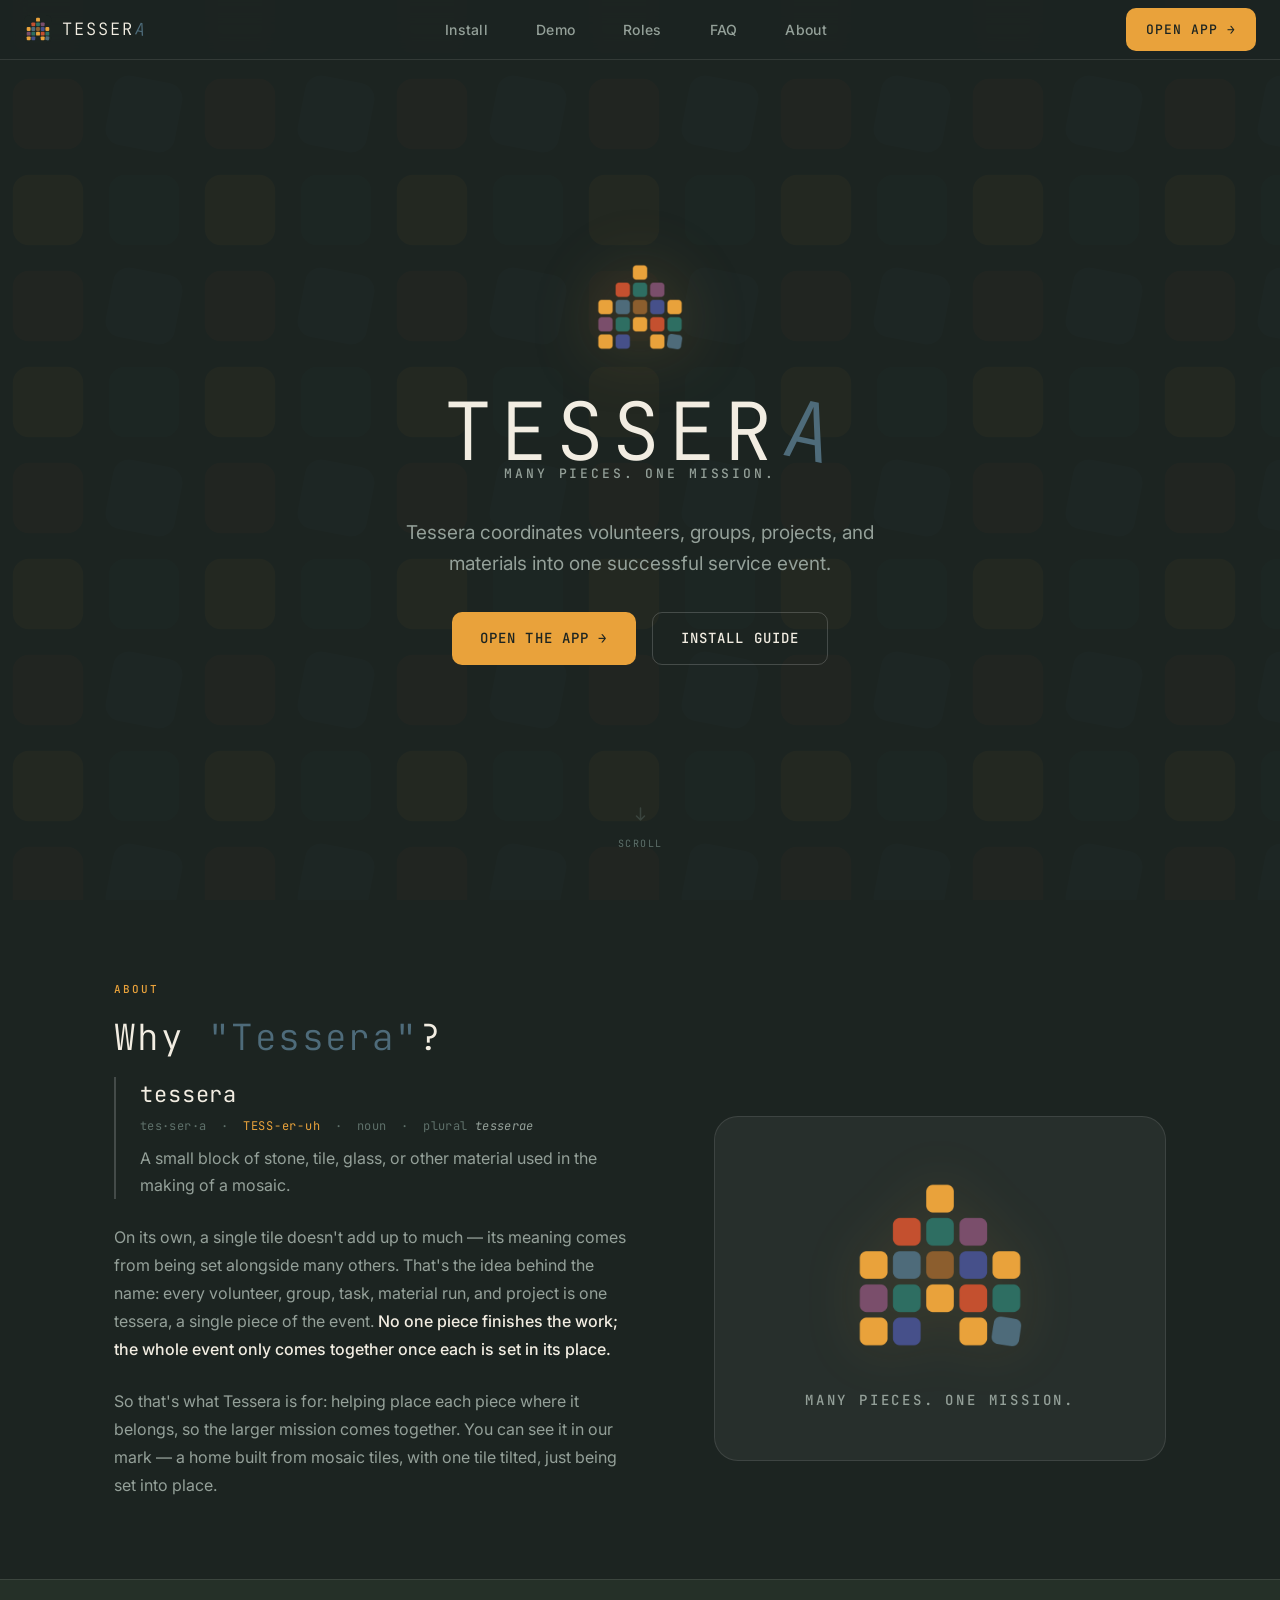
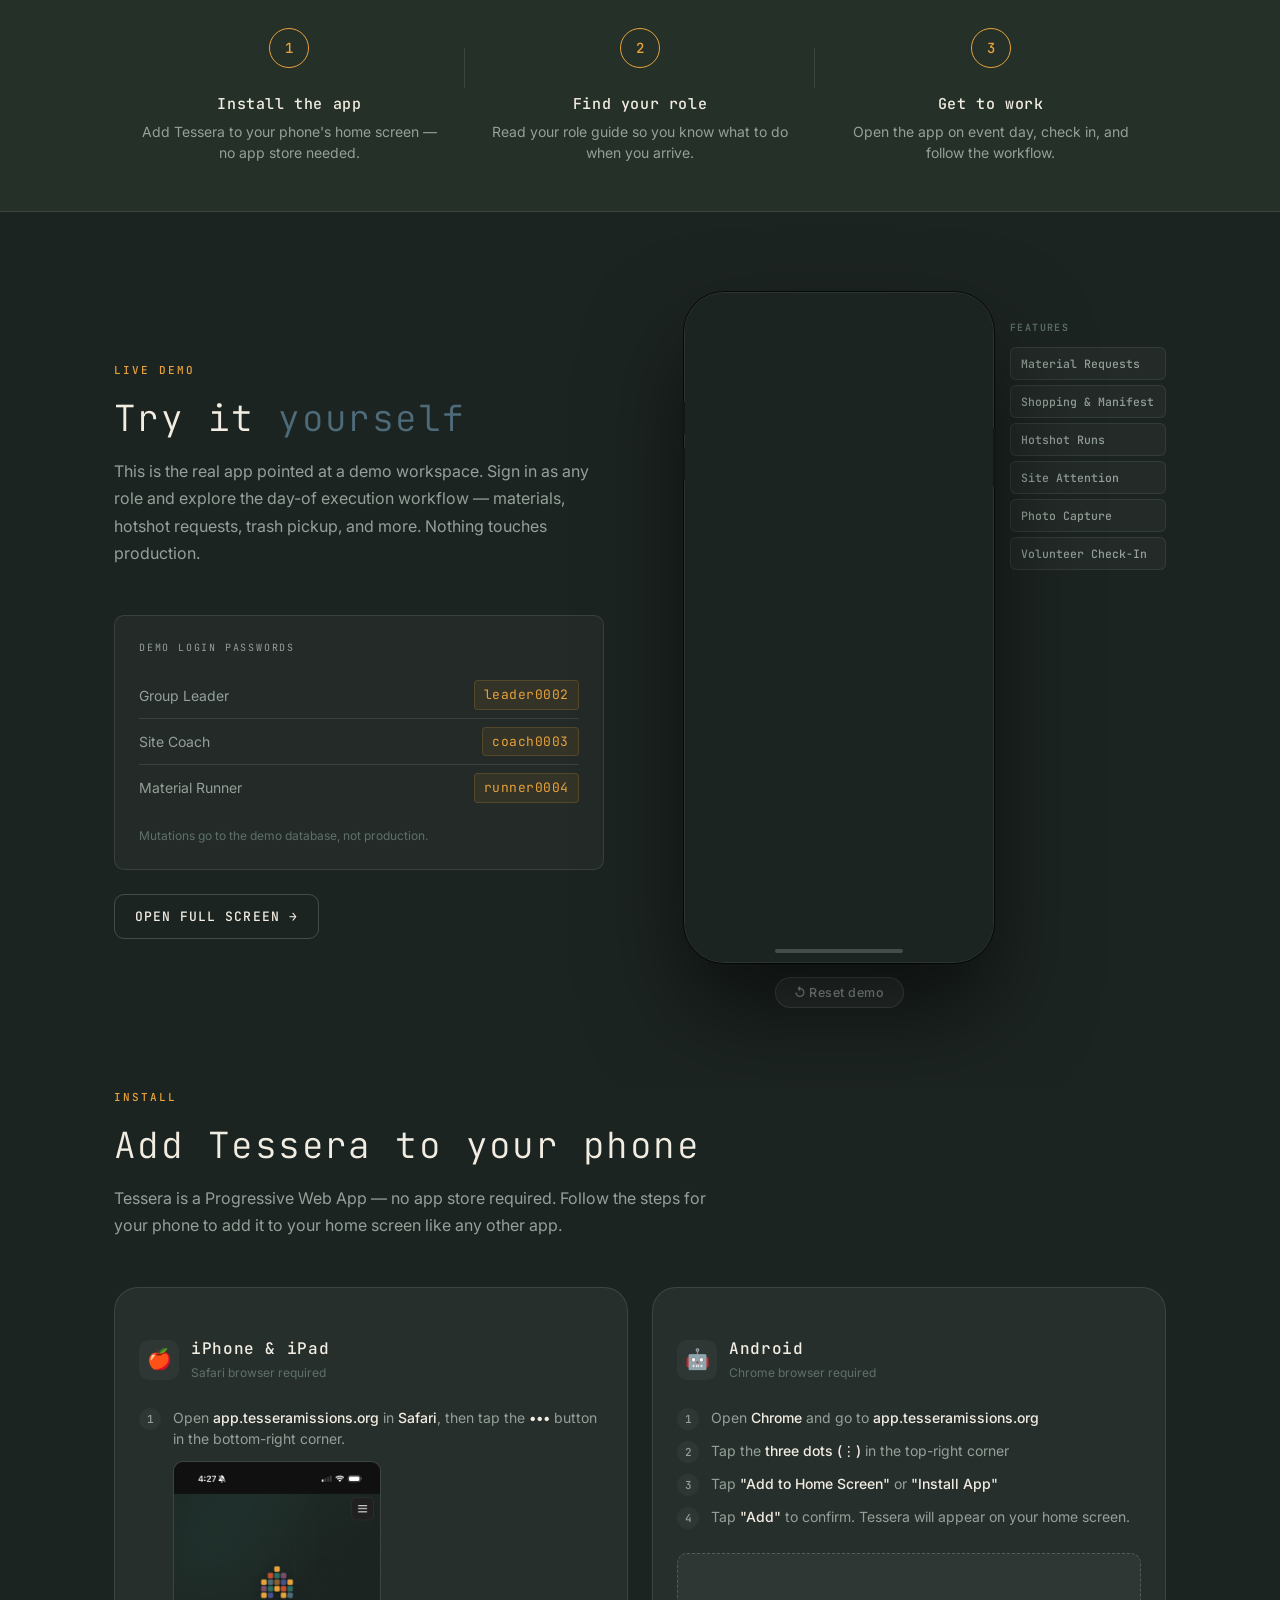
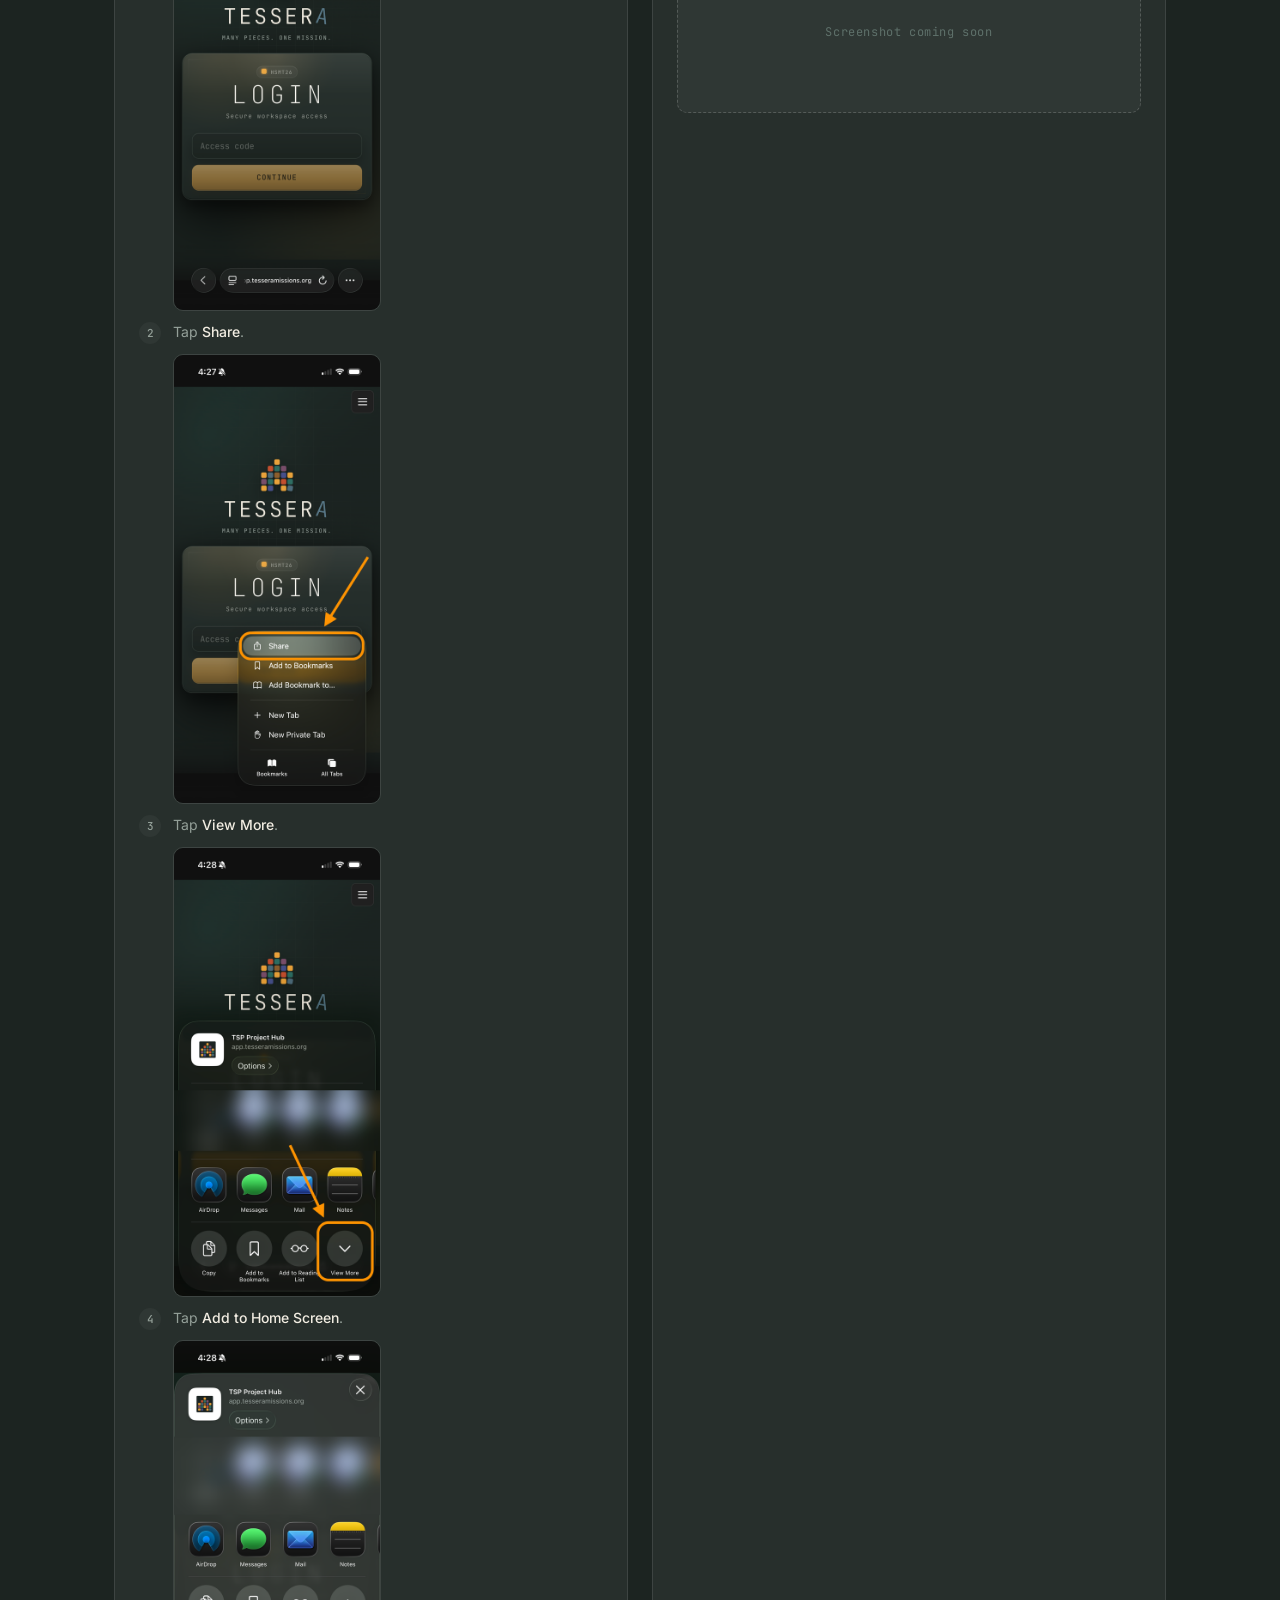
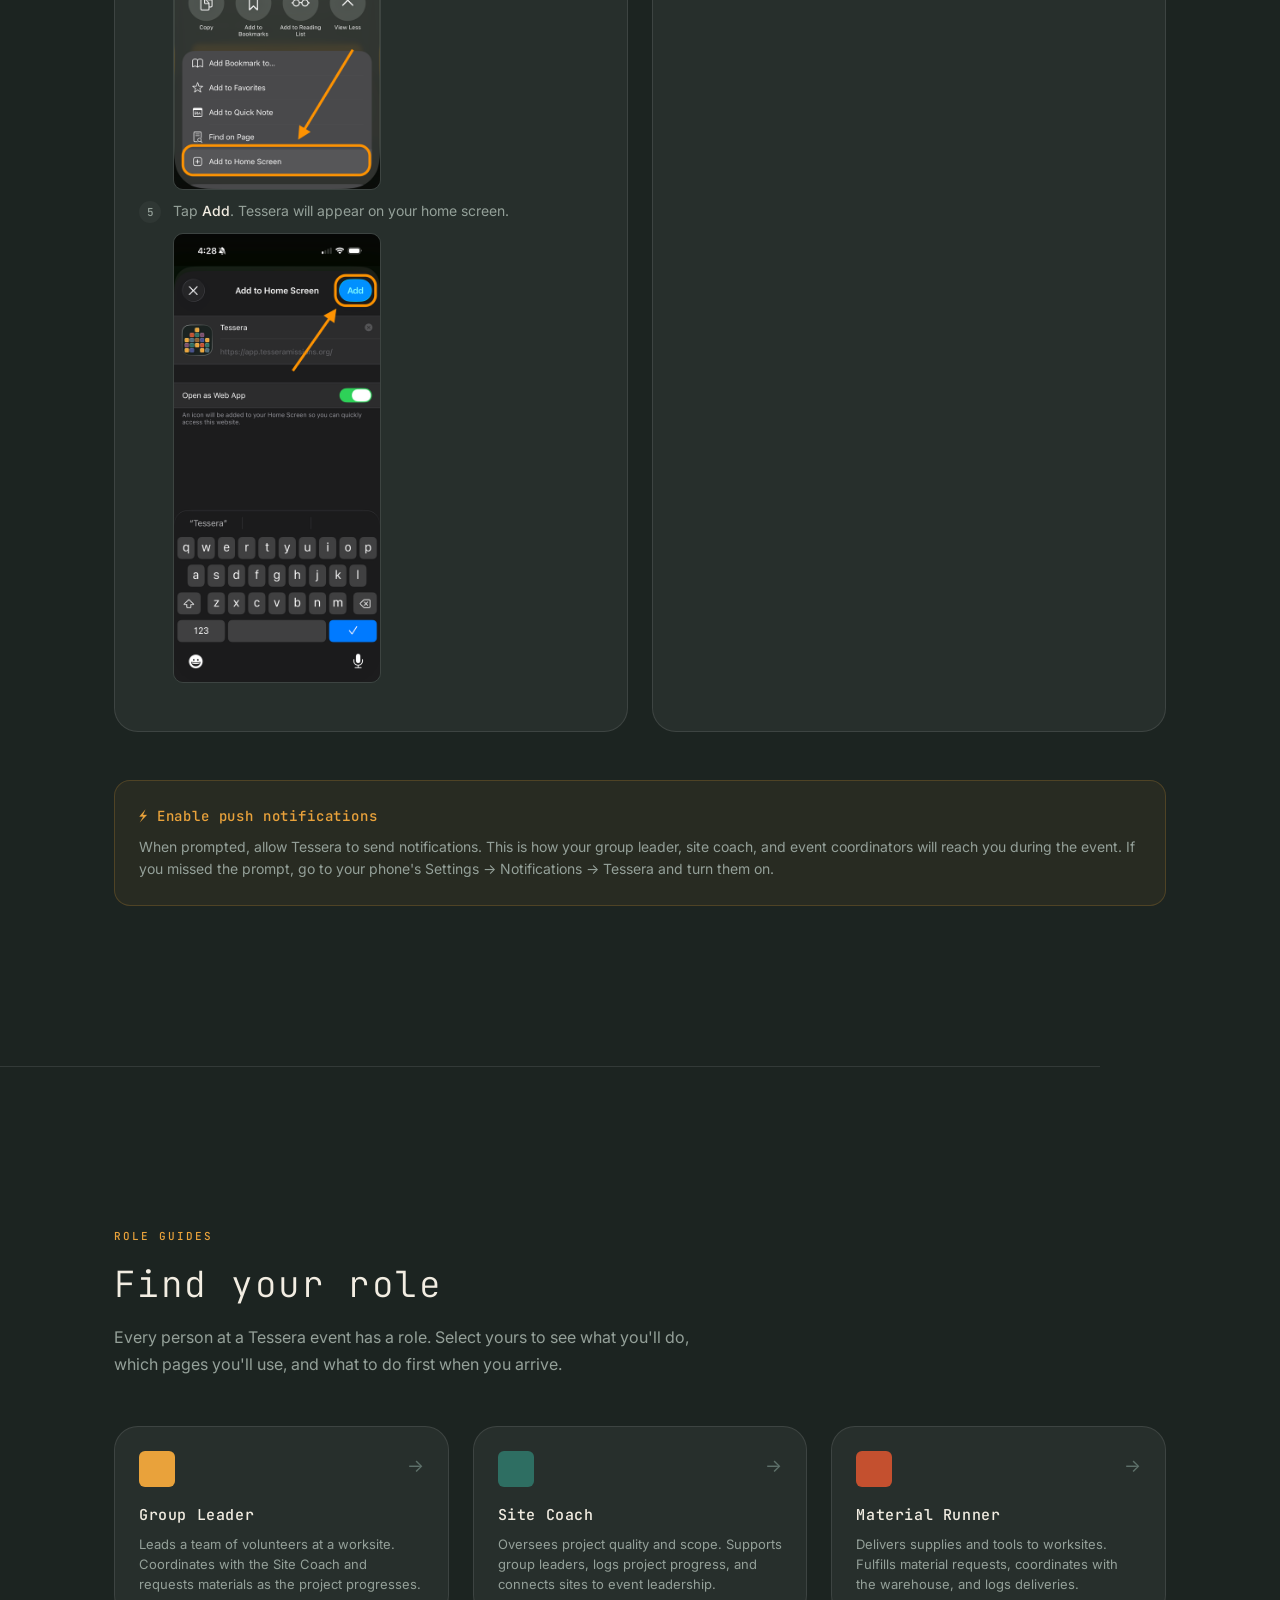
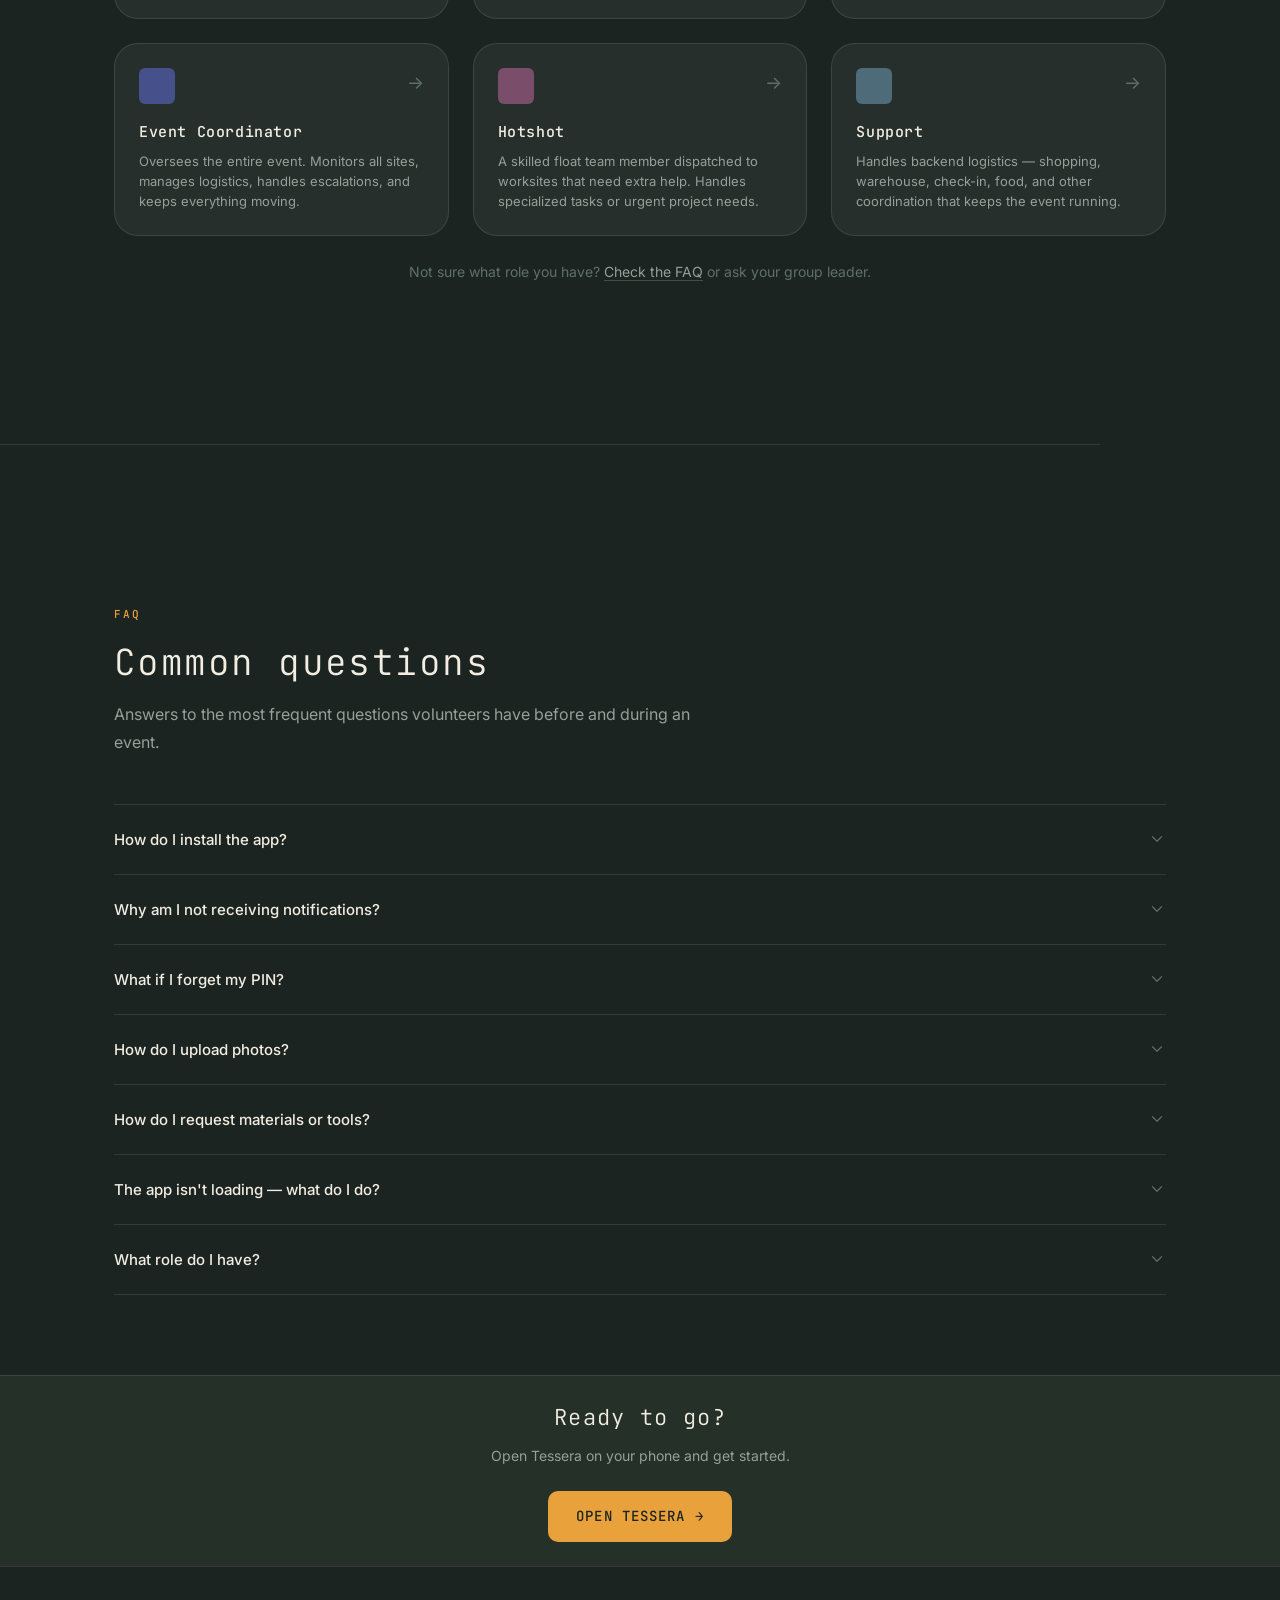
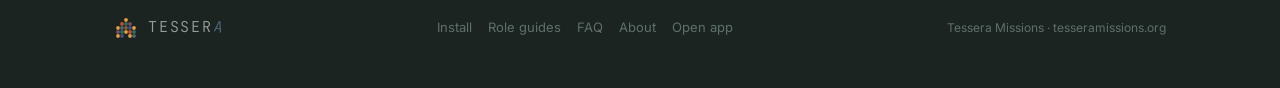
==== commit 7ac94495: "Add feature guide sidebar to demo section Clicking a feature name shows a pulsing hotspot on the pho" ====
--- a/index.html
+++ b/index.html
@@ -220,29 +220,57 @@
             </a>
           </div>
 
-          <!-- Phone mockup (desktop only) -->
+          <!-- Phone mockup + feature guide (desktop only) -->
           <div class="demo-phone" aria-hidden="true">
-            <div class="demo-phone-col">
-              <div class="phone-wrap">
-                <div class="phone-frame">
-                  <div class="phone-btn-vol-up"></div>
-                  <div class="phone-btn-vol-down"></div>
-                  <div class="phone-btn-power"></div>
-                  <div class="phone-screen">
-                    <iframe
-                      id="demo-iframe"
-                      src="https://demo.tesseramissions.org"
-                      title="Tessera live demo"
-                      loading="lazy"
-                      allow="clipboard-write"
-                    ></iframe>
+            <div class="demo-feature-zone" id="demo-feature-zone">
+
+              <!-- Phone column -->
+              <div class="demo-phone-col">
+                <div class="phone-wrap" id="phone-wrap">
+                  <div class="phone-frame">
+                    <div class="phone-btn-vol-up"></div>
+                    <div class="phone-btn-vol-down"></div>
+                    <div class="phone-btn-power"></div>
+                    <div class="phone-screen">
+                      <iframe
+                        id="demo-iframe"
+                        src="https://demo.tesseramissions.org"
+                        title="Tessera live demo"
+                        loading="lazy"
+                        allow="clipboard-write"
+                      ></iframe>
+                    </div>
+                    <div class="phone-home-bar"></div>
                   </div>
-                  <div class="phone-home-bar"></div>
+                  <!-- Hotspot dot overlaid on the phone -->
+                  <div class="feature-hotspot" id="feature-hotspot" style="display:none" aria-hidden="true">
+                    <div class="hotspot-ring"></div>
+                    <div class="hotspot-dot"></div>
+                  </div>
                 </div>
+                <button class="demo-reset-btn" onclick="var f=document.getElementById('demo-iframe');f.src='https://demo.tesseramissions.org/api/demo-signout'">
+                  ↺ Reset demo
+                </button>
               </div>
-              <button class="demo-reset-btn" onclick="var f=document.getElementById('demo-iframe');f.src='https://demo.tesseramissions.org/api/demo-signout'">
-                ↺ Reset demo
-              </button>
+
+              <!-- Feature guide sidebar -->
+              <div class="demo-feature-menu" id="demo-feature-menu">
+                <p class="feature-menu-label">Features</p>
+                <button class="feature-btn" data-feature="materials">Material Requests</button>
+                <button class="feature-btn" data-feature="shopping">Shopping &amp; Manifest</button>
+                <button class="feature-btn" data-feature="hotshot">Hotshot Runs</button>
+                <button class="feature-btn" data-feature="attention">Site Attention</button>
+                <button class="feature-btn" data-feature="photos">Photo Capture</button>
+                <button class="feature-btn" data-feature="checkin">Volunteer Check-In</button>
+              </div>
+
+              <!-- Callout dialog (positioned by JS) -->
+              <div class="feature-callout" id="feature-callout" style="display:none" aria-hidden="true">
+                <div class="callout-arrow" id="callout-arrow"></div>
+                <h4 class="callout-title" id="callout-title"></h4>
+                <p class="callout-desc" id="callout-desc"></p>
+              </div>
+
             </div>
           </div>
 
@@ -635,6 +663,113 @@
         }
       });
     });
+
+    // ---- Feature guide ----
+    // x/y are % offsets from top-left of the 310×671 phone-wrap
+    const FEATURES = {
+      materials: {
+        label: 'Material Requests',
+        desc: 'Workers submit material needs from the job site. Requests queue instantly for the runner.',
+        x: 62, y: 52
+      },
+      shopping: {
+        label: 'Shopping & Manifest',
+        desc: 'The shopping list auto-builds from requests. Runners claim items; the manifest tracks delivery.',
+        x: 55, y: 44
+      },
+      hotshot: {
+        label: 'Hotshot Runs',
+        desc: 'Urgent supply runs are flagged with one tap and routed to the nearest available runner.',
+        x: 70, y: 68
+      },
+      attention: {
+        label: 'Site Attention',
+        desc: 'Coaches flag issues that need coordinator attention without interrupting the work crew.',
+        x: 50, y: 30
+      },
+      photos: {
+        label: 'Photo Capture',
+        desc: 'Field teams document progress and scope directly from the project screen — no separate app.',
+        x: 58, y: 78
+      },
+      checkin: {
+        label: 'Volunteer Check-In',
+        desc: 'Group leaders check in their volunteers on arrival. Recognition photos are captured at the end.',
+        x: 45, y: 20
+      }
+    };
+
+    const hotspot = document.getElementById('feature-hotspot');
+    const callout = document.getElementById('feature-callout');
+    const calloutTitle = document.getElementById('callout-title');
+    const calloutDesc = document.getElementById('callout-desc');
+    const phoneWrap = document.getElementById('phone-wrap');
+    let activeFeature = null;
+
+    function showFeature(id) {
+      const f = FEATURES[id];
+      if (!f) return;
+
+      // Position hotspot
+      hotspot.style.left = f.x + '%';
+      hotspot.style.top = f.y + '%';
+      hotspot.style.display = 'block';
+      hotspot.removeAttribute('aria-hidden');
+
+      // Position callout to the right of phone-wrap
+      // phone-wrap is 310px wide, gap is 16px → callout left edge at 326px
+      const phoneRect = phoneWrap.getBoundingClientRect();
+      const zoneRect = document.getElementById('demo-feature-zone').getBoundingClientRect();
+      const hotspotTopPx = (f.y / 100) * phoneRect.height;
+      const hotspotAbsTop = phoneRect.top - zoneRect.top + hotspotTopPx;
+
+      callout.style.left = (phoneRect.left - zoneRect.left + phoneRect.width + 16) + 'px';
+      callout.style.top = Math.max(0, hotspotAbsTop - 40) + 'px';
+      callout.style.display = 'block';
+      callout.removeAttribute('aria-hidden');
+
+      // Arrow vertical position relative to callout top
+      const arrow = document.getElementById('callout-arrow');
+      const arrowTop = Math.min(Math.max(hotspotAbsTop - parseFloat(callout.style.top), 12), 80);
+      arrow.style.top = arrowTop + 'px';
+
+      calloutTitle.textContent = f.label;
+      calloutDesc.textContent = f.desc;
+
+      // Mark button active
+      document.querySelectorAll('.feature-btn').forEach(b => {
+        b.classList.toggle('active', b.dataset.feature === id);
+      });
+
+      activeFeature = id;
+    }
+
+    function hideFeature() {
+      hotspot.style.display = 'none';
+      hotspot.setAttribute('aria-hidden', 'true');
+      callout.style.display = 'none';
+      callout.setAttribute('aria-hidden', 'true');
+      document.querySelectorAll('.feature-btn').forEach(b => b.classList.remove('active'));
+      activeFeature = null;
+    }
+
+    document.querySelectorAll('.feature-btn').forEach(btn => {
+      btn.addEventListener('click', (e) => {
+        e.stopPropagation();
+        const id = btn.dataset.feature;
+        if (activeFeature === id) {
+          hideFeature();
+        } else {
+          showFeature(id);
+        }
+      });
+    });
+
+    document.addEventListener('click', (e) => {
+      if (activeFeature && !callout.contains(e.target) && !document.getElementById('demo-feature-menu')?.contains(e.target)) {
+        hideFeature();
+      }
+    });
   </script>
 
 </body>
--- a/css/styles.css
+++ b/css/styles.css
@@ -1627,7 +1627,7 @@
 
 @media (min-width: 900px) {
   .demo-layout {
-    grid-template-columns: 1fr 380px;
+    grid-template-columns: 1fr auto;
   }
 }
 
@@ -1796,6 +1796,151 @@
   color: #F2EDE2;
 }
 
+/* ── Feature guide ────────────────────────────────────── */
+
+/* Flex row: phone col + feature sidebar */
+.demo-feature-zone {
+  position: relative;
+  display: flex;
+  align-items: flex-start;
+  gap: 16px;
+}
+
+/* Feature sidebar */
+.demo-feature-menu {
+  width: 156px;
+  flex-shrink: 0;
+  display: flex;
+  flex-direction: column;
+  gap: 5px;
+  padding-top: 28px;
+}
+
+.feature-menu-label {
+  font-family: var(--font-mono);
+  font-size: 10px;
+  font-weight: 600;
+  letter-spacing: 0.14em;
+  text-transform: uppercase;
+  color: var(--text-tertiary);
+  margin: 0 0 5px;
+}
+
+.feature-btn {
+  display: block;
+  width: 100%;
+  text-align: left;
+  background: rgba(255,255,255,0.03);
+  border: 1px solid rgba(255,255,255,0.08);
+  border-radius: 6px;
+  color: var(--text-secondary);
+  font-family: var(--font-mono);
+  font-size: 11.5px;
+  font-weight: 500;
+  padding: 8px 10px;
+  cursor: pointer;
+  transition: border-color 0.15s, color 0.15s, background 0.15s;
+}
+
+.feature-btn:hover {
+  border-color: rgba(46,110,98,0.55);
+  color: #F2EDE2;
+  background: rgba(46,110,98,0.09);
+}
+
+.feature-btn.active {
+  border-color: #2E6E62;
+  color: #A9D8CC;
+  background: rgba(46,110,98,0.14);
+}
+
+/* Pulsing hotspot dot on the phone screen */
+.feature-hotspot {
+  position: absolute;
+  width: 32px;
+  height: 32px;
+  pointer-events: none;
+  z-index: 15;
+  transform: translate(-50%, -50%);
+}
+
+.hotspot-dot {
+  position: absolute;
+  width: 10px;
+  height: 10px;
+  border-radius: 50%;
+  background: #E9A23B;
+  top: 50%;
+  left: 50%;
+  transform: translate(-50%, -50%);
+  box-shadow: 0 0 8px rgba(233,162,59,0.9);
+}
+
+.hotspot-ring {
+  position: absolute;
+  inset: 0;
+  border-radius: 50%;
+  border: 2px solid rgba(233,162,59,0.65);
+  animation: hotspot-pulse 1.5s ease-out infinite;
+}
+
+@keyframes hotspot-pulse {
+  0%   { transform: scale(0.65); opacity: 1; }
+  100% { transform: scale(2.0);  opacity: 0; }
+}
+
+/* Floating callout dialog */
+.feature-callout {
+  position: absolute;
+  width: 154px;
+  background: #1A2320;
+  border: 1px solid rgba(46,110,98,0.45);
+  border-radius: 8px;
+  padding: 11px 13px;
+  box-shadow: 0 8px 28px rgba(0,0,0,0.55);
+  z-index: 20;
+  pointer-events: none;
+}
+
+/* Arrow pointing left toward the phone */
+.callout-arrow {
+  position: absolute;
+  left: -8px;
+  width: 0;
+  height: 0;
+  border-top: 7px solid transparent;
+  border-bottom: 7px solid transparent;
+  border-right: 8px solid rgba(46,110,98,0.45);
+}
+
+.callout-arrow::after {
+  content: '';
+  position: absolute;
+  left: 2px;
+  top: -6px;
+  width: 0;
+  height: 0;
+  border-top: 6px solid transparent;
+  border-bottom: 6px solid transparent;
+  border-right: 6px solid #1A2320;
+}
+
+.callout-title {
+  font-family: var(--font-mono);
+  font-size: 11.5px;
+  font-weight: 600;
+  color: #9FBECD;
+  margin: 0 0 6px;
+  letter-spacing: 0.02em;
+}
+
+.callout-desc {
+  font-size: 12px;
+  line-height: 1.55;
+  color: var(--text-secondary);
+  margin: 0;
+}
+
 /* Home indicator */
 .phone-home-bar {
   position: absolute;
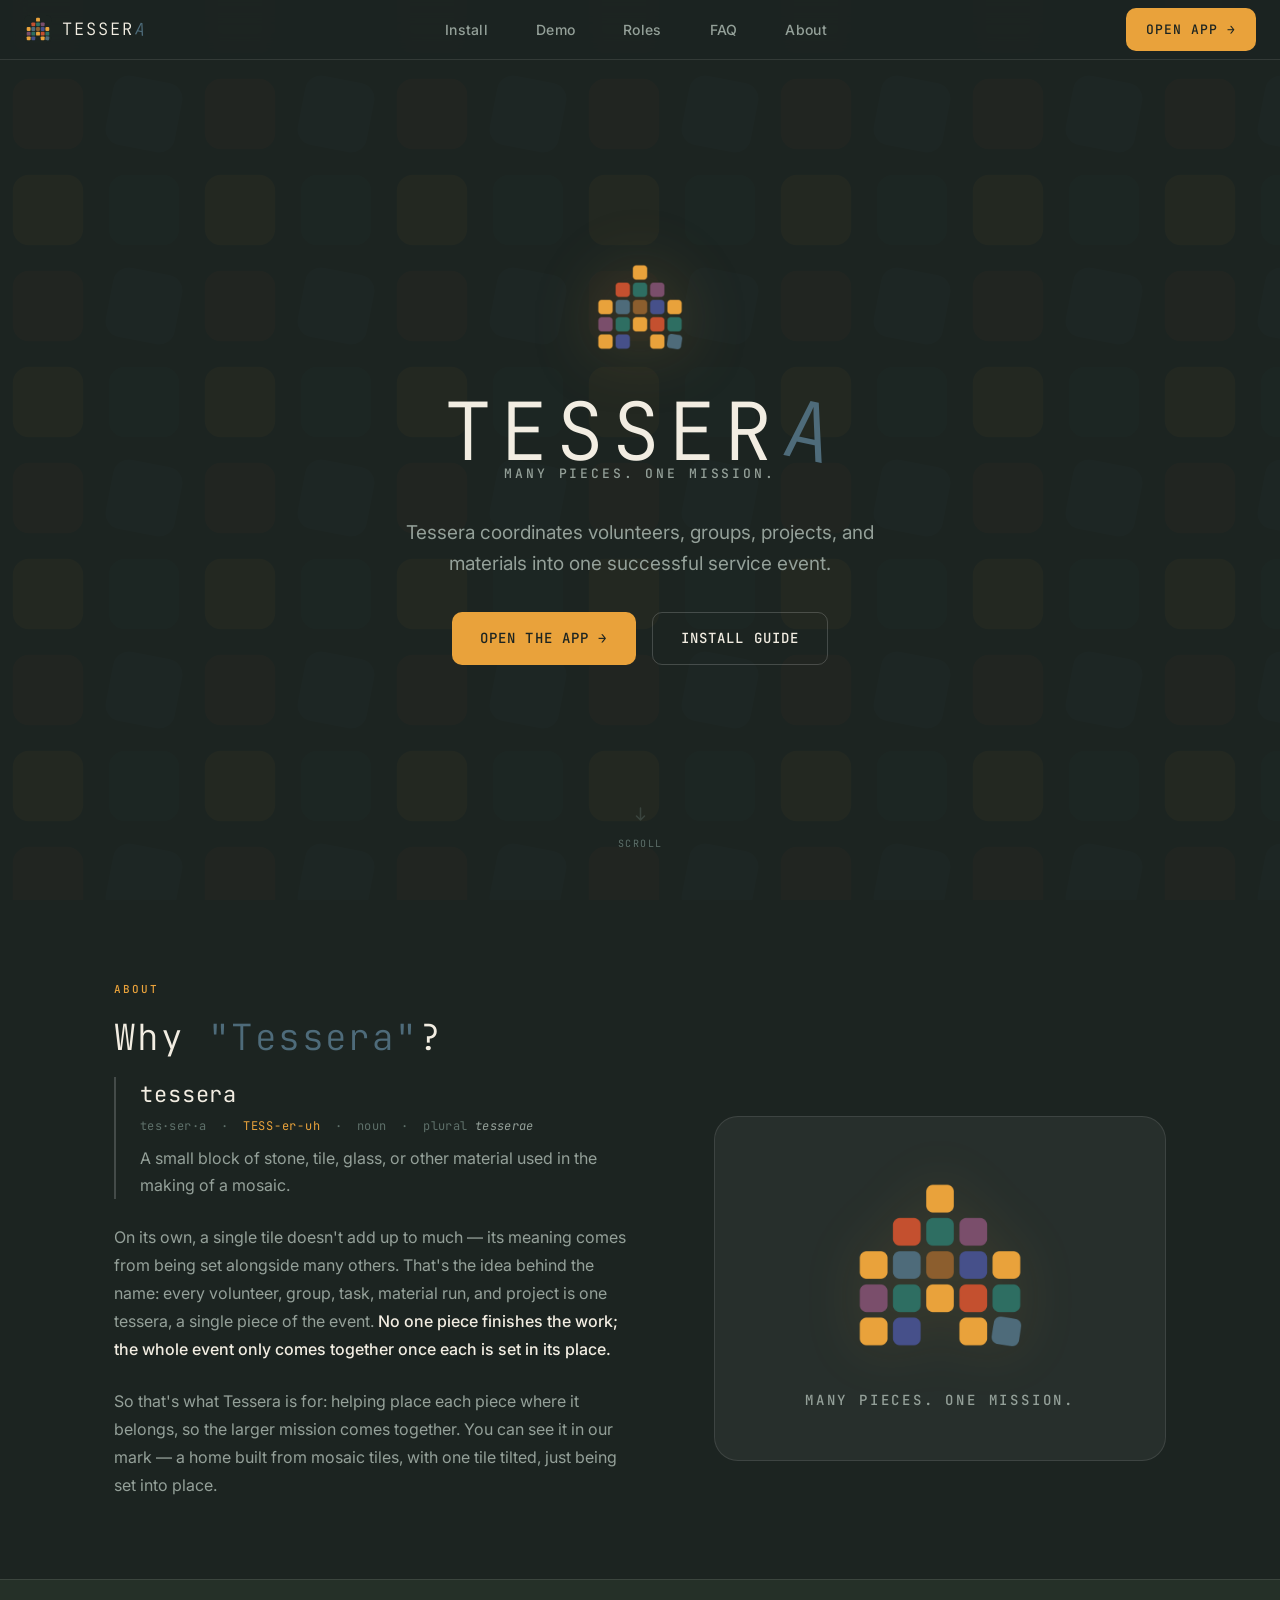
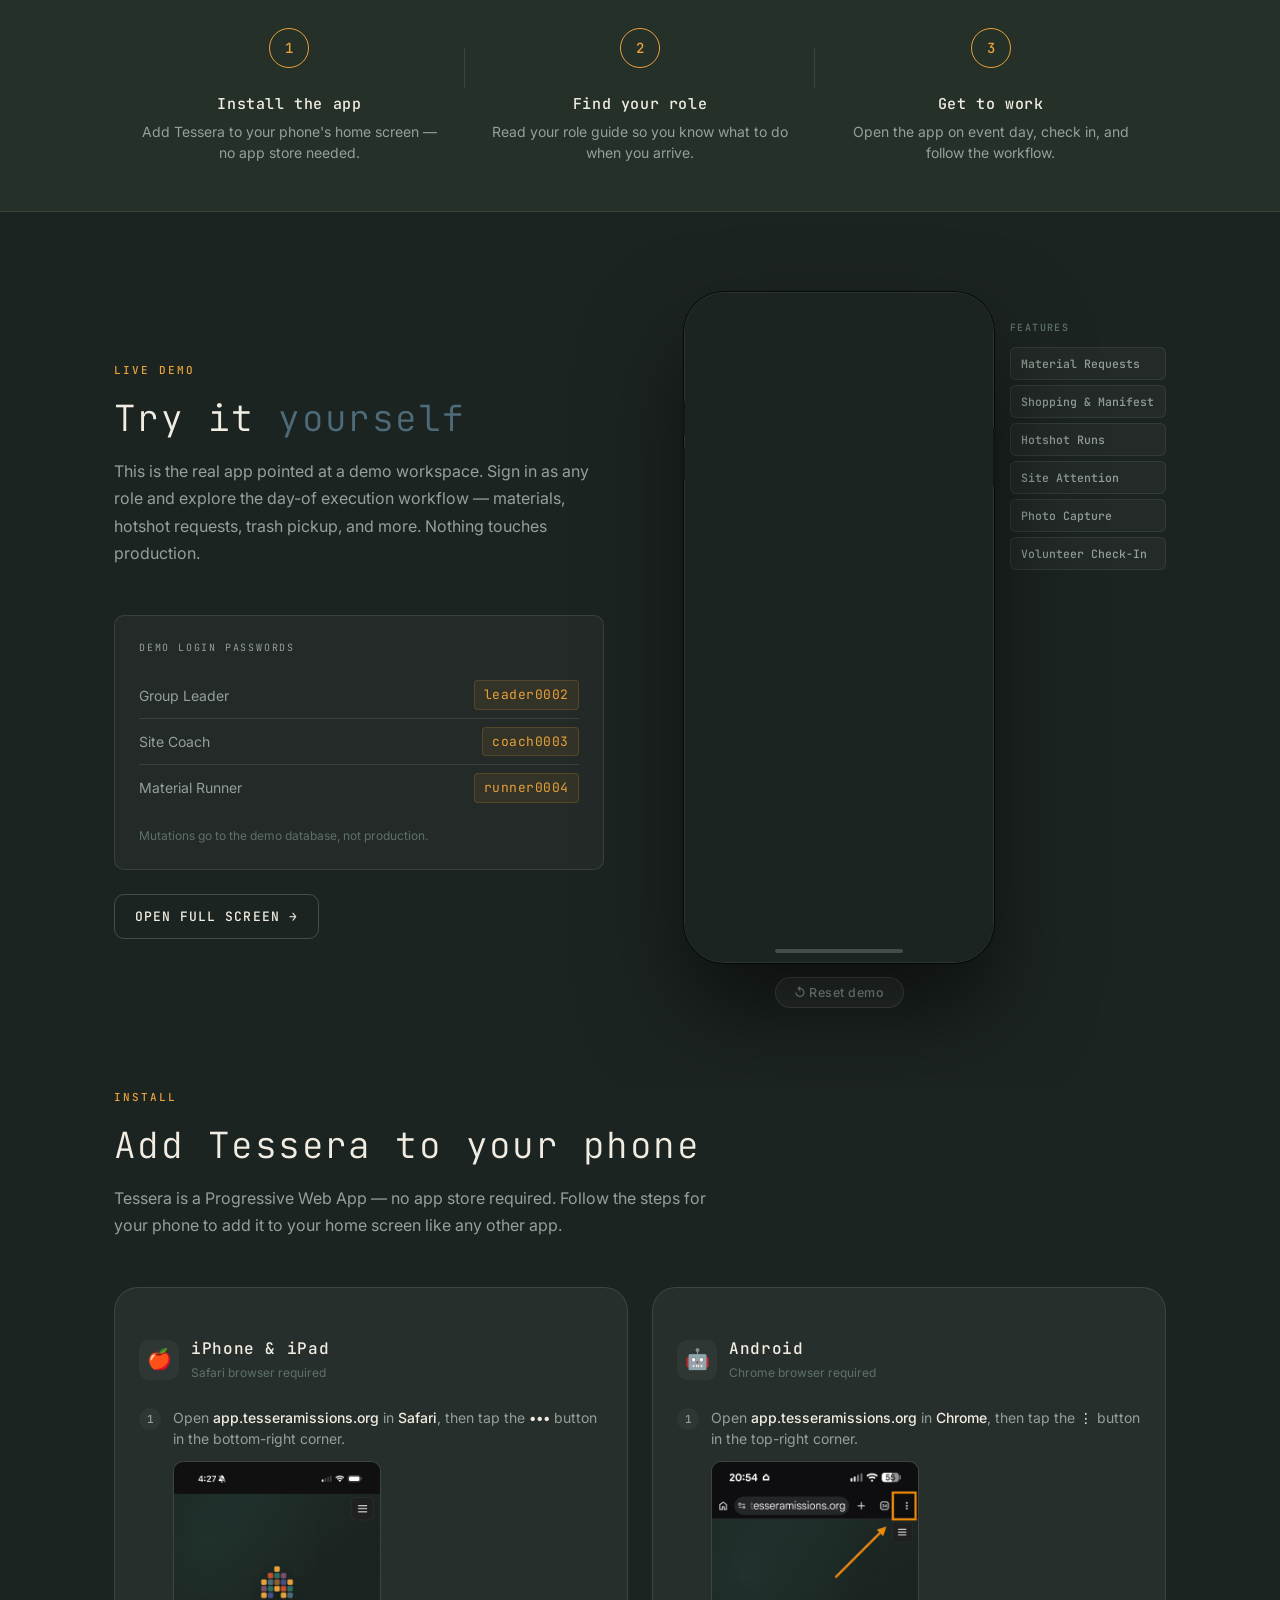
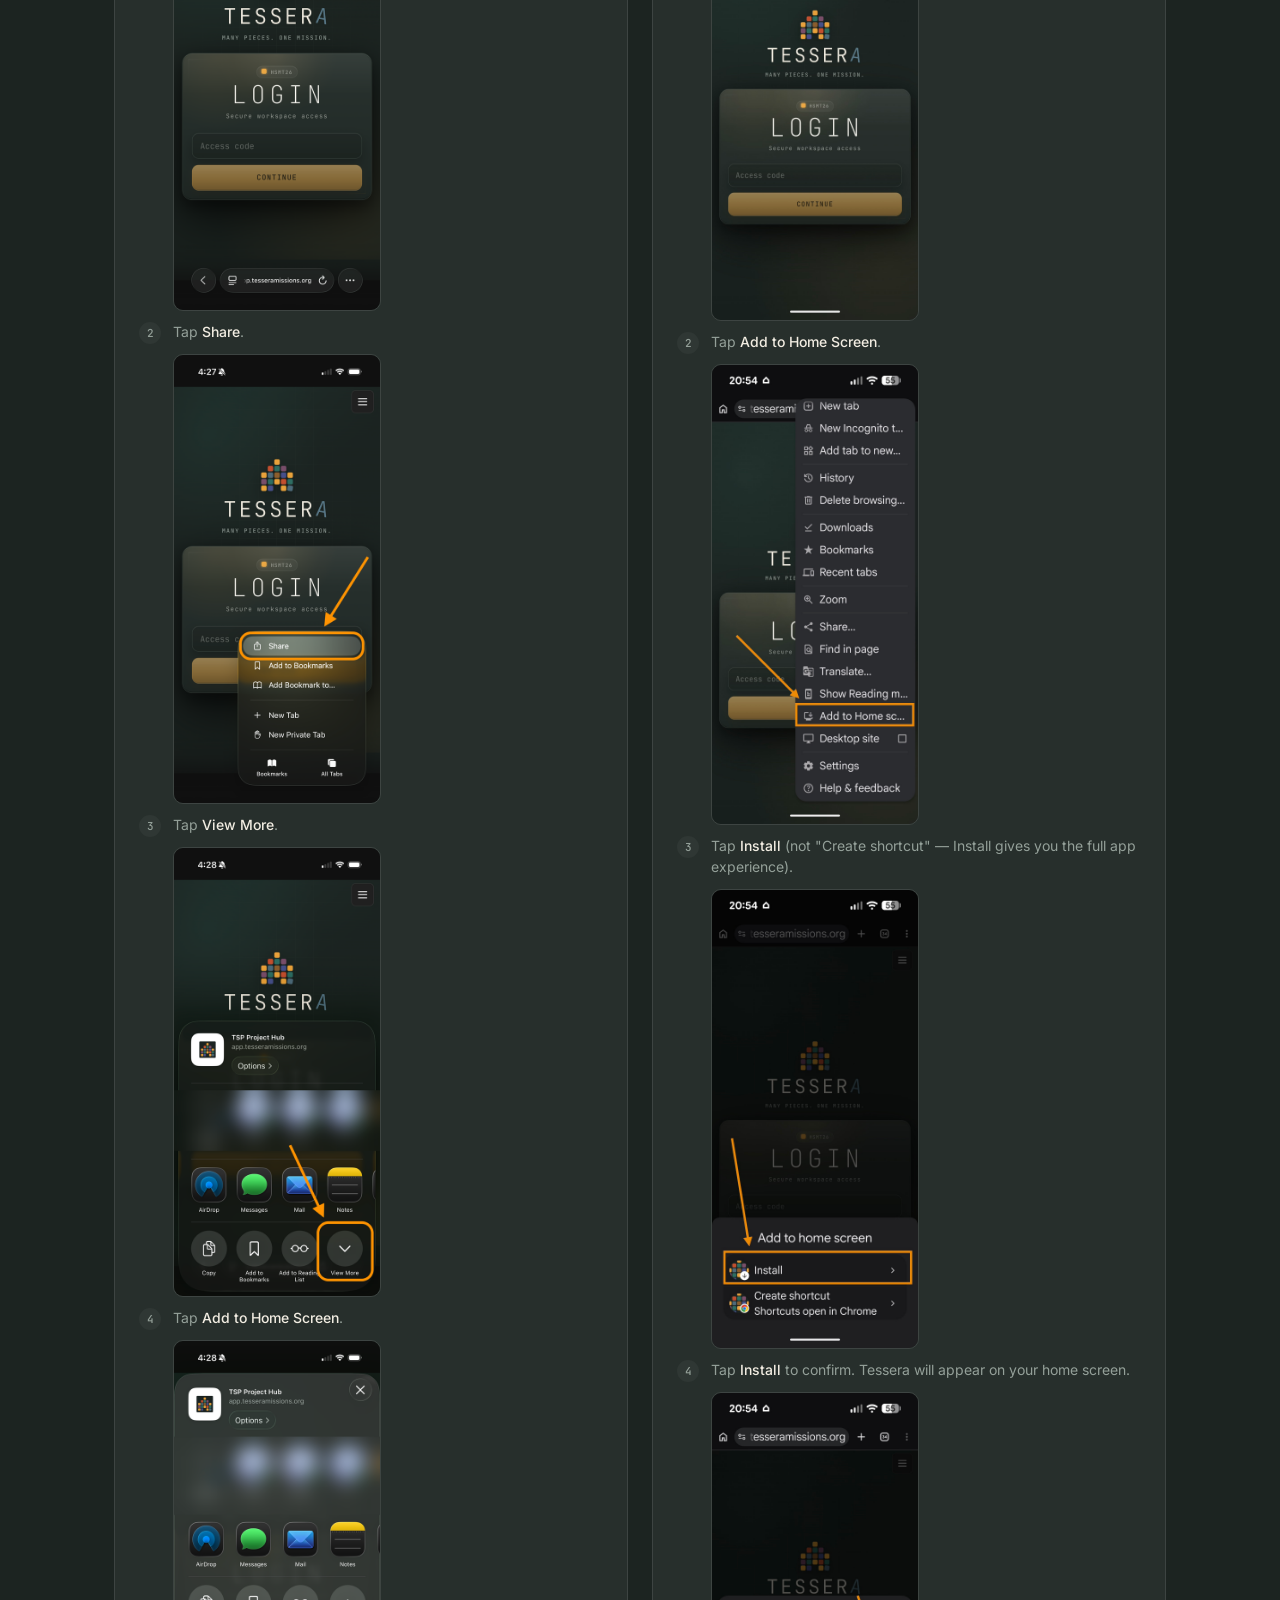
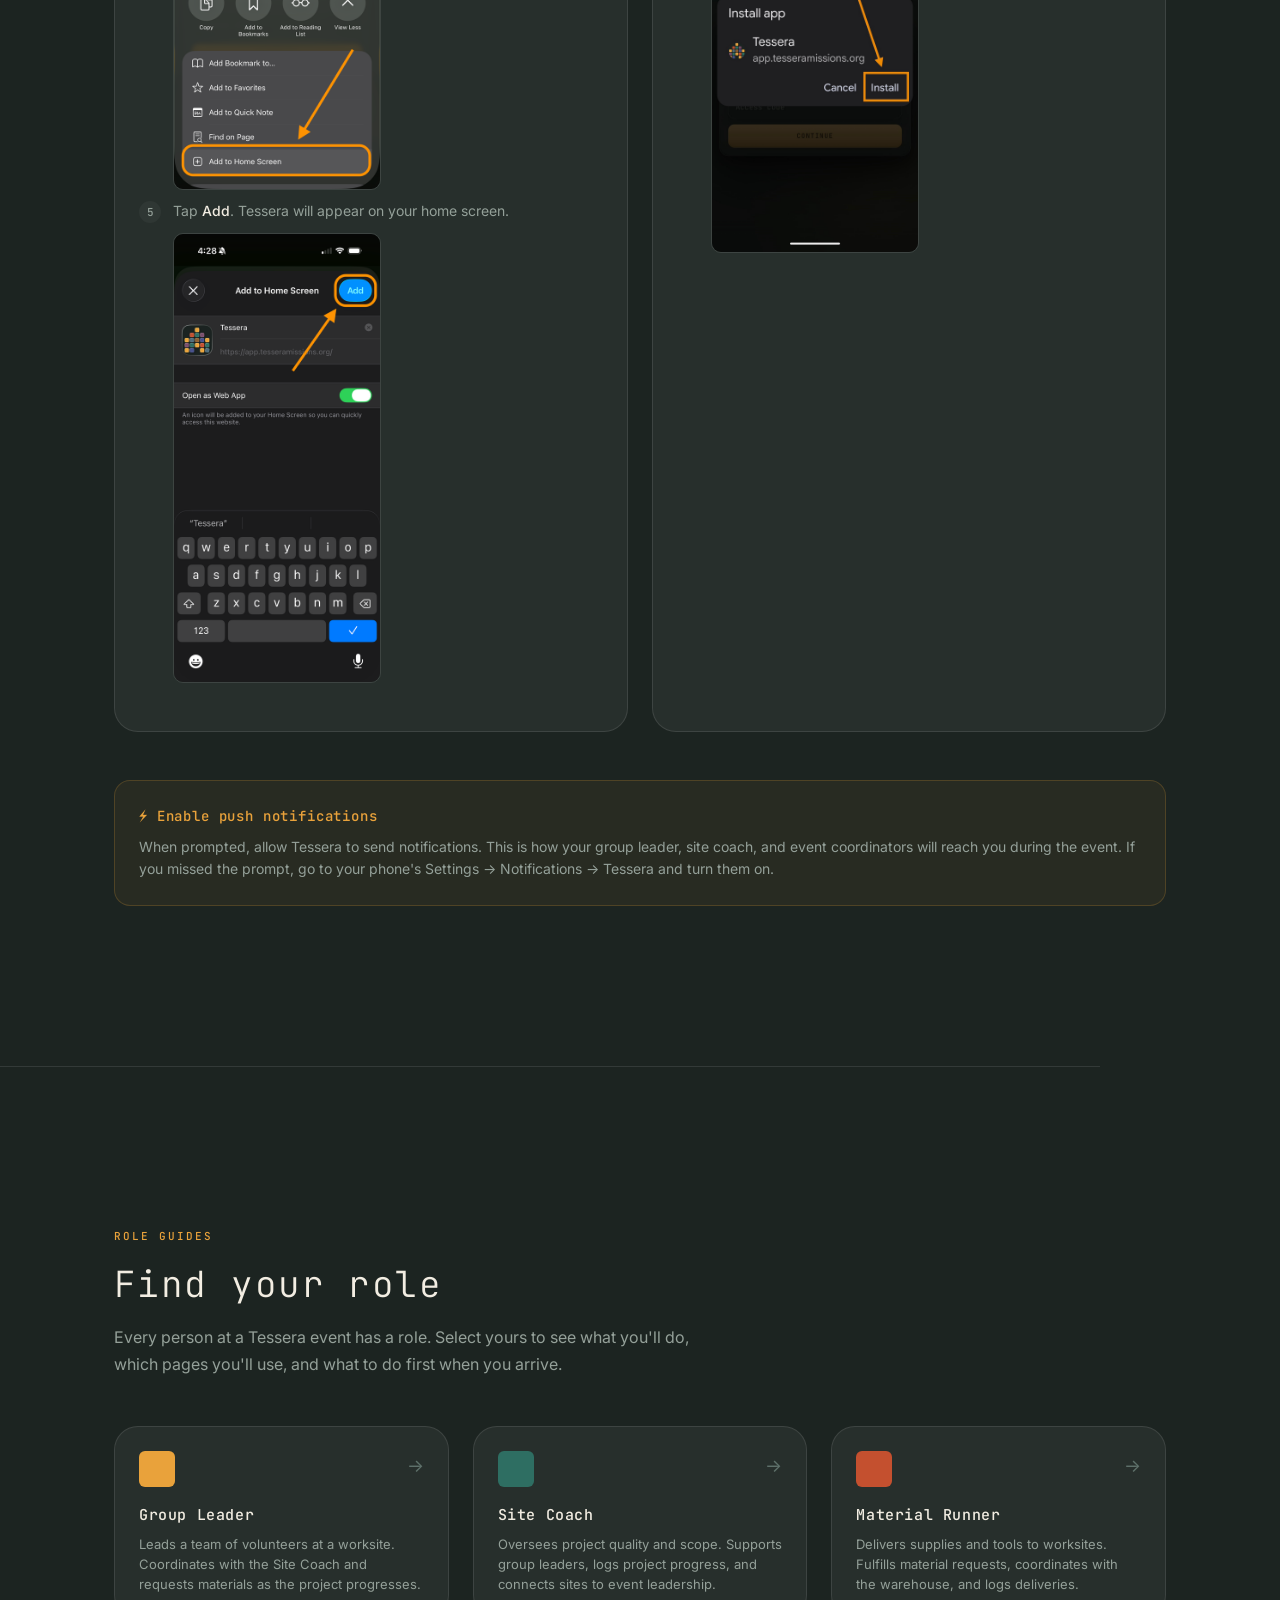
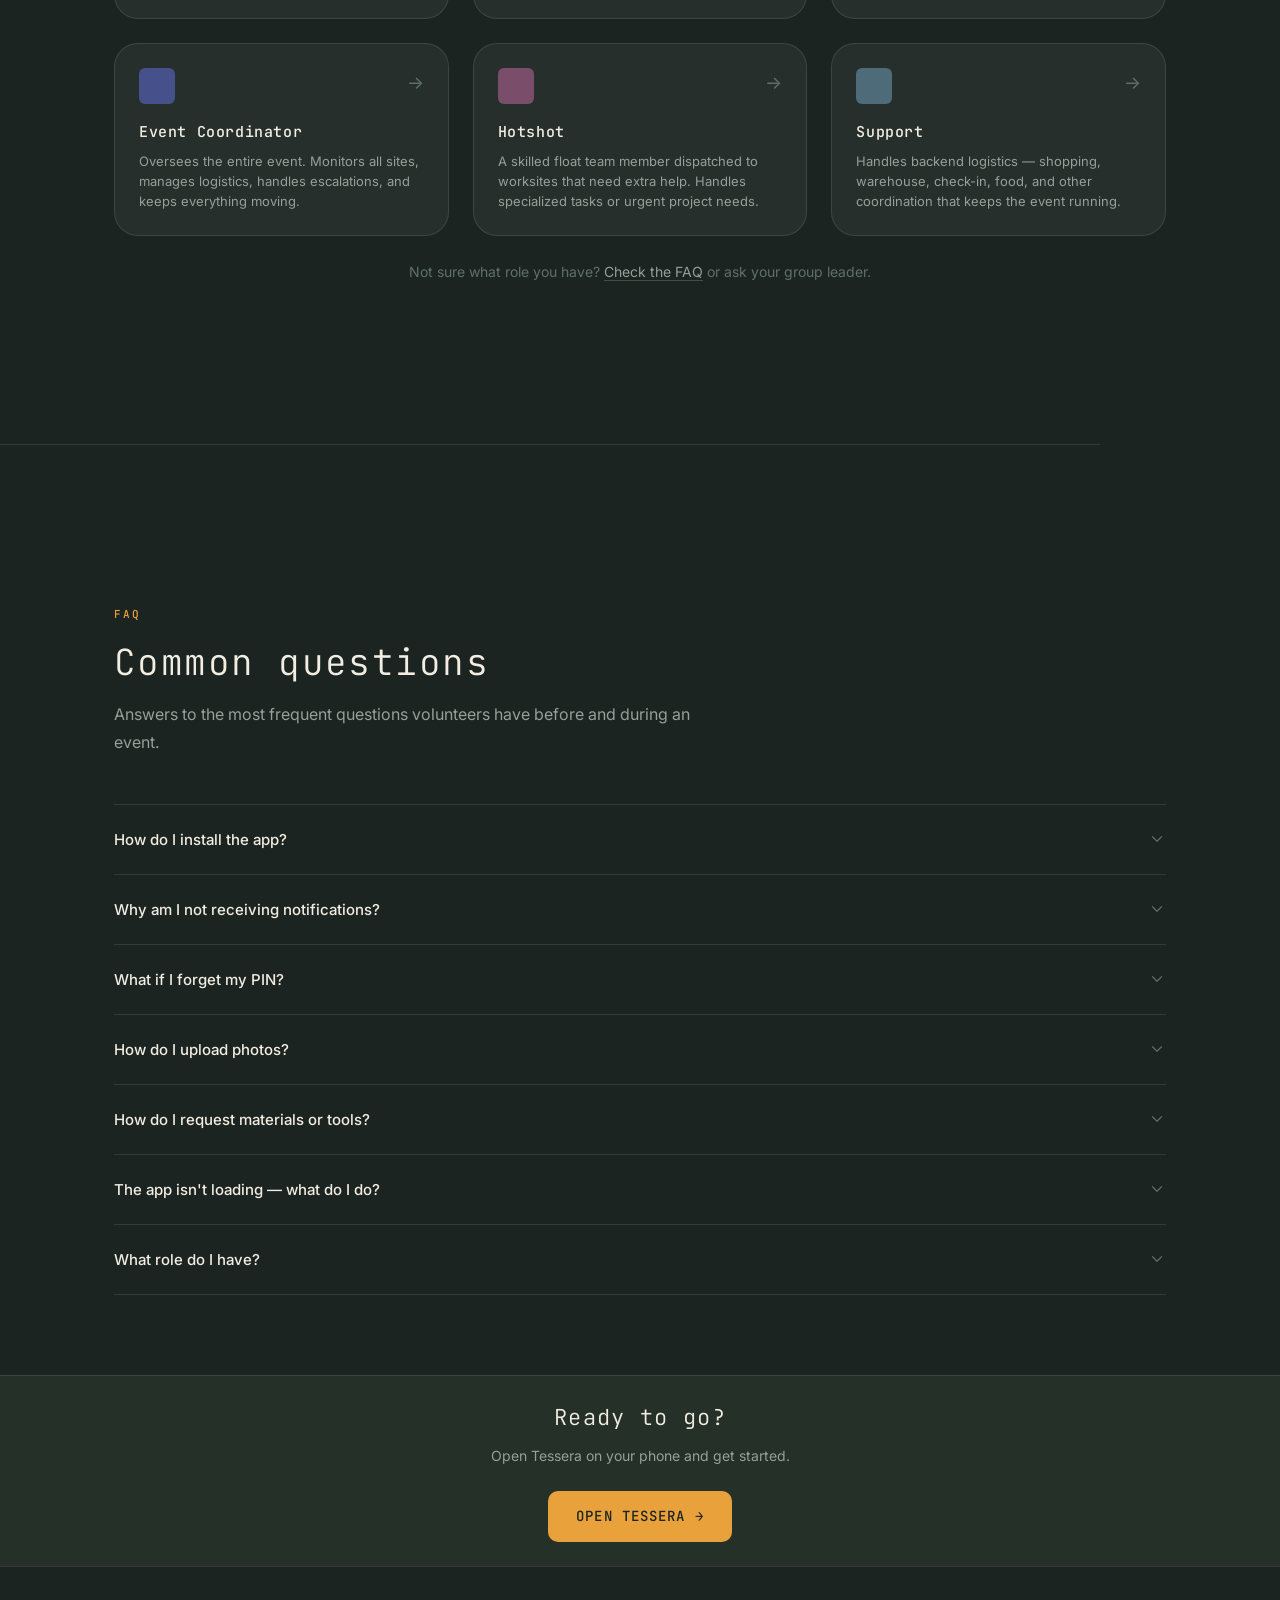
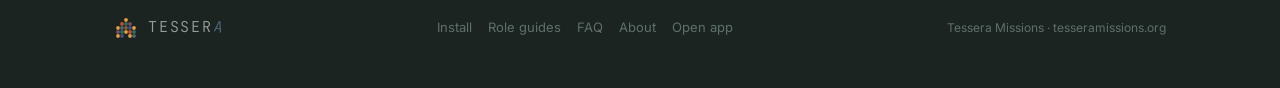
==== commit 3803094b: "Install guide: add Android screenshots with step-by-step instructions Replaces the placeholder Andro" ====
--- a/index.html
+++ b/index.html
@@ -349,24 +349,33 @@
             <ol class="install-steps" aria-label="Android install steps">
               <li class="install-step">
                 <div class="install-step-num" aria-hidden="true">1</div>
-                <p>Open <strong>Chrome</strong> and go to <strong>app.tesseramissions.org</strong></p>
+                <div class="install-step-main">
+                  <p>Open <strong>app.tesseramissions.org</strong> in <strong>Chrome</strong>, then tap the <strong>⋮</strong> button in the top-right corner.</p>
+                  <img class="install-shot" src="/assets/screens/install/android-1.jpg" loading="lazy" width="460" height="1024" alt="Chrome open to the Tessera login page, with the three-dot menu button highlighted in the top-right corner">
+                </div>
               </li>
               <li class="install-step">
                 <div class="install-step-num" aria-hidden="true">2</div>
-                <p>Tap the <strong>three dots (⋮)</strong> in the top-right corner</p>
+                <div class="install-step-main">
+                  <p>Tap <strong>Add to Home Screen</strong>.</p>
+                  <img class="install-shot" src="/assets/screens/install/android-2.jpg" loading="lazy" width="460" height="1024" alt="Chrome menu open with Add to Home Screen option highlighted">
+                </div>
               </li>
               <li class="install-step">
                 <div class="install-step-num" aria-hidden="true">3</div>
-                <p>Tap <strong>"Add to Home Screen"</strong> or <strong>"Install App"</strong></p>
+                <div class="install-step-main">
+                  <p>Tap <strong>Install</strong> (not "Create shortcut" — Install gives you the full app experience).</p>
+                  <img class="install-shot" src="/assets/screens/install/android-3.jpg" loading="lazy" width="460" height="1024" alt="Add to home screen bottom sheet with Install option highlighted">
+                </div>
               </li>
               <li class="install-step">
                 <div class="install-step-num" aria-hidden="true">4</div>
-                <p>Tap <strong>"Add"</strong> to confirm. Tessera will appear on your home screen.</p>
+                <div class="install-step-main">
+                  <p>Tap <strong>Install</strong> to confirm. Tessera will appear on your home screen.</p>
+                  <img class="install-shot" src="/assets/screens/install/android-4.jpg" loading="lazy" width="460" height="1024" alt="Install app dialog showing Tessera from app.tesseramissions.org with the Install button highlighted">
+                </div>
               </li>
             </ol>
-            <div class="install-screenshot" aria-label="Screenshot placeholder — Android install steps">
-              Screenshot coming soon
-            </div>
           </div>
 
         </div><!-- /install-cards -->
@@ -665,44 +674,37 @@
     });
 
     // ---- Feature guide ----
-    // x/y are % offsets from top-left of the 310×671 phone-wrap
     const FEATURES = {
       materials: {
         label: 'Material Requests',
         desc: 'Workers submit material needs from the job site. Requests queue instantly for the runner.',
-        x: 62, y: 52
       },
       shopping: {
         label: 'Shopping & Manifest',
         desc: 'The shopping list auto-builds from requests. Runners claim items; the manifest tracks delivery.',
-        x: 55, y: 44
       },
       hotshot: {
         label: 'Hotshot Runs',
         desc: 'Urgent supply runs are flagged with one tap and routed to the nearest available runner.',
-        x: 70, y: 68
       },
       attention: {
         label: 'Site Attention',
         desc: 'Coaches flag issues that need coordinator attention without interrupting the work crew.',
-        x: 50, y: 30
       },
       photos: {
         label: 'Photo Capture',
         desc: 'Field teams document progress and scope directly from the project screen — no separate app.',
-        x: 58, y: 78
       },
       checkin: {
         label: 'Volunteer Check-In',
         desc: 'Group leaders check in their volunteers on arrival. Recognition photos are captured at the end.',
-        x: 45, y: 20
       }
     };
 
-    const hotspot = document.getElementById('feature-hotspot');
     const callout = document.getElementById('feature-callout');
     const calloutTitle = document.getElementById('callout-title');
     const calloutDesc = document.getElementById('callout-desc');
+    const calloutArrow = document.getElementById('callout-arrow');
     const phoneWrap = document.getElementById('phone-wrap');
     let activeFeature = null;
 
@@ -710,33 +712,30 @@
       const f = FEATURES[id];
       if (!f) return;
 
-      // Position hotspot
-      hotspot.style.left = f.x + '%';
-      hotspot.style.top = f.y + '%';
-      hotspot.style.display = 'block';
-      hotspot.removeAttribute('aria-hidden');
-
-      // Position callout to the right of phone-wrap
-      // phone-wrap is 310px wide, gap is 16px → callout left edge at 326px
+      // Glow the phone frame
+      phoneWrap.classList.add('feature-active');
+
+      // Position callout to the right of phone-wrap, vertically centered on phone
       const phoneRect = phoneWrap.getBoundingClientRect();
       const zoneRect = document.getElementById('demo-feature-zone').getBoundingClientRect();
-      const hotspotTopPx = (f.y / 100) * phoneRect.height;
-      const hotspotAbsTop = phoneRect.top - zoneRect.top + hotspotTopPx;
-
-      callout.style.left = (phoneRect.left - zoneRect.left + phoneRect.width + 16) + 'px';
-      callout.style.top = Math.max(0, hotspotAbsTop - 40) + 'px';
+
+      const calloutLeft = phoneRect.left - zoneRect.left + phoneRect.width + 16;
+      // Center callout vertically on phone mid-point
+      const phoneMidY = phoneRect.top - zoneRect.top + phoneRect.height / 2;
+      const calloutTop = Math.max(0, phoneMidY - 60);
+
+      callout.style.left = calloutLeft + 'px';
+      callout.style.top = calloutTop + 'px';
       callout.style.display = 'block';
       callout.removeAttribute('aria-hidden');
 
-      // Arrow vertical position relative to callout top
-      const arrow = document.getElementById('callout-arrow');
-      const arrowTop = Math.min(Math.max(hotspotAbsTop - parseFloat(callout.style.top), 12), 80);
-      arrow.style.top = arrowTop + 'px';
+      // Arrow tracks the phone mid-point relative to callout top
+      const arrowTop = Math.max(12, phoneMidY - calloutTop - 7);
+      calloutArrow.style.top = arrowTop + 'px';
 
       calloutTitle.textContent = f.label;
       calloutDesc.textContent = f.desc;
 
-      // Mark button active
       document.querySelectorAll('.feature-btn').forEach(b => {
         b.classList.toggle('active', b.dataset.feature === id);
       });
@@ -745,8 +744,7 @@
     }
 
     function hideFeature() {
-      hotspot.style.display = 'none';
-      hotspot.setAttribute('aria-hidden', 'true');
+      phoneWrap.classList.remove('feature-active');
       callout.style.display = 'none';
       callout.setAttribute('aria-hidden', 'true');
       document.querySelectorAll('.feature-btn').forEach(b => b.classList.remove('active'));
--- a/css/styles.css
+++ b/css/styles.css
@@ -1722,6 +1722,17 @@
     0 0 0 1px rgba(0,0,0,0.7),
     0 48px 96px rgba(0,0,0,0.55),
     inset 0 1px 0 rgba(255,255,255,0.07);
+  transition: box-shadow 0.25s ease, border-color 0.25s ease;
+}
+
+.phone-wrap.feature-active .phone-frame {
+  border-color: rgba(60,138,123,0.55);
+  box-shadow:
+    0 0 0 1px rgba(0,0,0,0.7),
+    0 48px 96px rgba(0,0,0,0.55),
+    inset 0 1px 0 rgba(255,255,255,0.07),
+    0 0 0 3px rgba(60,138,123,0.25),
+    0 0 24px rgba(60,138,123,0.18);
 }
 
 /* Side buttons (decorative) */
